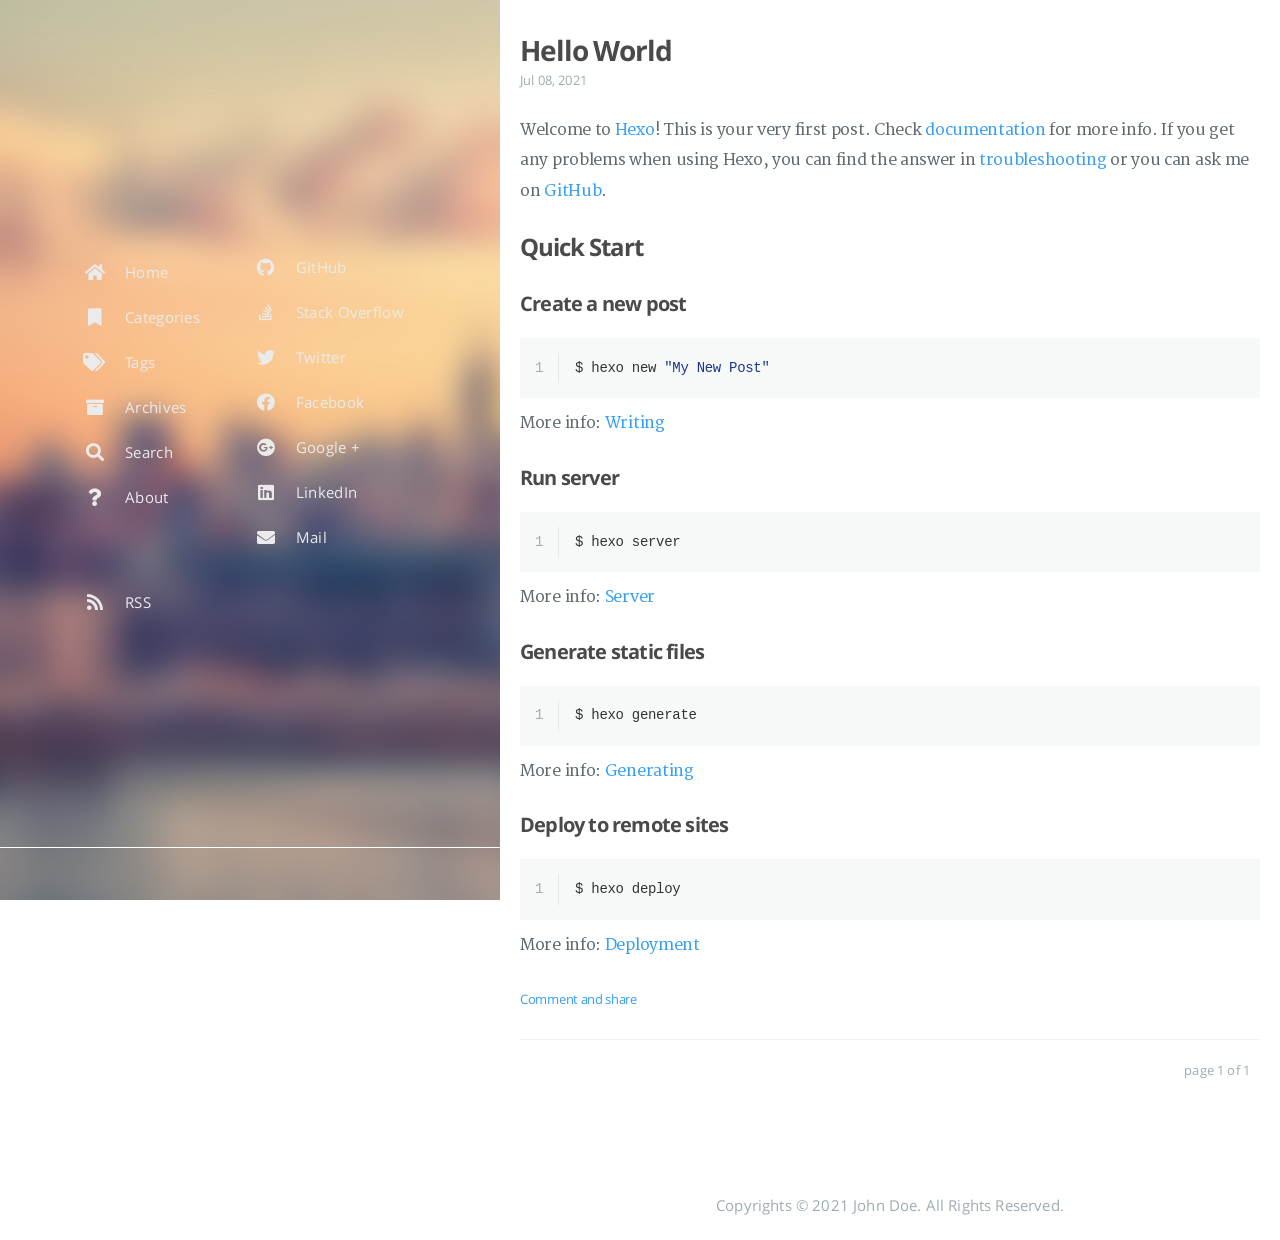
==== index.html @ 2bb34d75 "Site updated: 2021-07-10 12:46:22" ====
<!DOCTYPE html>
<html lang="en">
    
<head>
    <meta charset="UTF-8">
    <meta name="viewport" content="width=device-width, initial-scale=1">
    <meta name="generator" content="Hexo">
    <title>Hexo</title>
    <meta name="author" content="John Doe">
    
    
    
    <script type="application/ld+json">{"@context":"http://schema.org","@type":"Website","@id":"http://example.com","author":{"@type":"Person","name":"John Doe","sameAs":["https://github.com/","http://stackoverflow.com/users","https://twitter.com/","https://facebook.com/","https://plus.google.com/","https://www.linkedin.com/profile/","mailto"]},"name":"Hexo","description":"","url":"http://example.com"}</script>
    <meta property="og:type" content="blog">
<meta property="og:title" content="Hexo">
<meta property="og:url" content="http://example.com/index.html">
<meta property="og:site_name" content="Hexo">
<meta property="og:locale" content="en_US">
<meta property="article:author" content="John Doe">
<meta name="twitter:card" content="summary">
    
    
        
    
    
    
    
    
    <!--STYLES-->
    
<link rel="stylesheet" href="/assets/css/style-0vx0y1b4r2hgbgjntsc25ld7u2rra9zrxju12p1kp8ycnck8n7cpwuxlswwr.min.css">

    <!--STYLES END-->
    

    

    
</head>

    <body>
        <div id="blog">
            <!-- Define author's picture -->


    

<header id="header" data-behavior="1">
    <i id="btn-open-sidebar" class="fa fa-lg fa-bars"></i>
    <div class="header-title">
        <a
            class="header-title-link"
            href="/"
            aria-label=""
        >
            Hexo
        </a>
    </div>
    
        
            <a
                class="header-right-picture "
                href="#about"
                aria-label="Open the link: /#about"
            >
        
        
        </a>
    
</header>

            <!-- Define author's picture -->


<nav id="sidebar" data-behavior="1">
    <div class="sidebar-container">
        
        
            <ul class="sidebar-buttons">
            
                <li class="sidebar-button">
                    
                        <a
                            class="sidebar-button-link "
                            href="/"
                            
                            rel="noopener"
                            title="Home"
                        >
                        <i class="sidebar-button-icon fa fa-home" aria-hidden="true"></i>
                        <span class="sidebar-button-desc">Home</span>
                    </a>
            </li>
            
                <li class="sidebar-button">
                    
                        <a
                            class="sidebar-button-link "
                            href="/all-categories"
                            
                            rel="noopener"
                            title="Categories"
                        >
                        <i class="sidebar-button-icon fa fa-bookmark" aria-hidden="true"></i>
                        <span class="sidebar-button-desc">Categories</span>
                    </a>
            </li>
            
                <li class="sidebar-button">
                    
                        <a
                            class="sidebar-button-link "
                            href="/all-tags"
                            
                            rel="noopener"
                            title="Tags"
                        >
                        <i class="sidebar-button-icon fa fa-tags" aria-hidden="true"></i>
                        <span class="sidebar-button-desc">Tags</span>
                    </a>
            </li>
            
                <li class="sidebar-button">
                    
                        <a
                            class="sidebar-button-link "
                            href="/all-archives"
                            
                            rel="noopener"
                            title="Archives"
                        >
                        <i class="sidebar-button-icon fa fa-archive" aria-hidden="true"></i>
                        <span class="sidebar-button-desc">Archives</span>
                    </a>
            </li>
            
                <li class="sidebar-button">
                    
                        <a
                            class="sidebar-button-link open-algolia-search"
                            href="#search"
                            
                            rel="noopener"
                            title="Search"
                        >
                        <i class="sidebar-button-icon fa fa-search" aria-hidden="true"></i>
                        <span class="sidebar-button-desc">Search</span>
                    </a>
            </li>
            
                <li class="sidebar-button">
                    
                        <a
                            class="sidebar-button-link "
                            href="#about"
                            
                            rel="noopener"
                            title="About"
                        >
                        <i class="sidebar-button-icon fa fa-question" aria-hidden="true"></i>
                        <span class="sidebar-button-desc">About</span>
                    </a>
            </li>
            
        </ul>
        
            <ul class="sidebar-buttons">
            
                <li class="sidebar-button">
                    
                        <a
                            class="sidebar-button-link "
                            href="https://github.com/"
                            
                                target="_blank"
                            
                            rel="noopener"
                            title="GitHub"
                        >
                        <i class="sidebar-button-icon fab fa-github" aria-hidden="true"></i>
                        <span class="sidebar-button-desc">GitHub</span>
                    </a>
            </li>
            
                <li class="sidebar-button">
                    
                        <a
                            class="sidebar-button-link "
                            href="http://stackoverflow.com/users"
                            
                                target="_blank"
                            
                            rel="noopener"
                            title="Stack Overflow"
                        >
                        <i class="sidebar-button-icon fab fa-stack-overflow" aria-hidden="true"></i>
                        <span class="sidebar-button-desc">Stack Overflow</span>
                    </a>
            </li>
            
                <li class="sidebar-button">
                    
                        <a
                            class="sidebar-button-link "
                            href="https://twitter.com/"
                            
                                target="_blank"
                            
                            rel="noopener"
                            title="Twitter"
                        >
                        <i class="sidebar-button-icon fab fa-twitter" aria-hidden="true"></i>
                        <span class="sidebar-button-desc">Twitter</span>
                    </a>
            </li>
            
                <li class="sidebar-button">
                    
                        <a
                            class="sidebar-button-link "
                            href="https://facebook.com/"
                            
                                target="_blank"
                            
                            rel="noopener"
                            title="Facebook"
                        >
                        <i class="sidebar-button-icon fab fa-facebook" aria-hidden="true"></i>
                        <span class="sidebar-button-desc">Facebook</span>
                    </a>
            </li>
            
                <li class="sidebar-button">
                    
                        <a
                            class="sidebar-button-link "
                            href="https://plus.google.com/"
                            
                                target="_blank"
                            
                            rel="noopener"
                            title="Google +"
                        >
                        <i class="sidebar-button-icon fab fa-google-plus" aria-hidden="true"></i>
                        <span class="sidebar-button-desc">Google +</span>
                    </a>
            </li>
            
                <li class="sidebar-button">
                    
                        <a
                            class="sidebar-button-link "
                            href="https://www.linkedin.com/profile/"
                            
                                target="_blank"
                            
                            rel="noopener"
                            title="LinkedIn"
                        >
                        <i class="sidebar-button-icon fab fa-linkedin" aria-hidden="true"></i>
                        <span class="sidebar-button-desc">LinkedIn</span>
                    </a>
            </li>
            
                <li class="sidebar-button">
                    
                        <a
                            class="sidebar-button-link "
                            href="/mailto"
                            
                            rel="noopener"
                            title="Mail"
                        >
                        <i class="sidebar-button-icon fa fa-envelope" aria-hidden="true"></i>
                        <span class="sidebar-button-desc">Mail</span>
                    </a>
            </li>
            
        </ul>
        
            <ul class="sidebar-buttons">
            
                <li class="sidebar-button">
                    
                        <a
                            class="sidebar-button-link "
                            href="/atom.xml"
                            
                            rel="noopener"
                            title="RSS"
                        >
                        <i class="sidebar-button-icon fa fa-rss" aria-hidden="true"></i>
                        <span class="sidebar-button-desc">RSS</span>
                    </a>
            </li>
            
        </ul>
        
    </div>
</nav>

            
            <div id="main" data-behavior="1"
                 class="
                        hasCoverMetaIn
                        ">
                <section class="postShorten-group main-content-wrap">
    
    
    <article class="postShorten postShorten--thumbnailimg-bottom">
        <div class="postShorten-wrap">
            
            <div class="postShorten-header">
                <h1 class="postShorten-title">
                    
                        <a
                            class="link-unstyled"
                            href="/2021/07/08/hello-world/"
                            aria-label=": Hello World"
                        >
                            Hello World
                        </a>
                    
                </h1>
                <div class="postShorten-meta">
    <time datetime="2021-07-08T10:15:32+08:00">
	
		    Jul 08, 2021
    	
    </time>
    
</div>

            </div>
            
                <div class="postShorten-content">
                    <p>Welcome to <a target="_blank" rel="noopener" href="https://hexo.io/">Hexo</a>! This is your very first post. Check <a target="_blank" rel="noopener" href="https://hexo.io/docs/">documentation</a> for more info. If you get any problems when using Hexo, you can find the answer in <a target="_blank" rel="noopener" href="https://hexo.io/docs/troubleshooting.html">troubleshooting</a> or you can ask me on <a target="_blank" rel="noopener" href="https://github.com/hexojs/hexo/issues">GitHub</a>.</p>
<h2 id="Quick-Start"><a href="#Quick-Start" class="headerlink" title="Quick Start"></a>Quick Start</h2><h3 id="Create-a-new-post"><a href="#Create-a-new-post" class="headerlink" title="Create a new post"></a>Create a new post</h3><figure class="highlight bash"><table><tr><td class="gutter"><pre><span class="line">1</span><br></pre></td><td class="code"><pre><span class="line">$ hexo new <span class="string">&quot;My New Post&quot;</span></span><br></pre></td></tr></table></figure>

<p>More info: <a target="_blank" rel="noopener" href="https://hexo.io/docs/writing.html">Writing</a></p>
<h3 id="Run-server"><a href="#Run-server" class="headerlink" title="Run server"></a>Run server</h3><figure class="highlight bash"><table><tr><td class="gutter"><pre><span class="line">1</span><br></pre></td><td class="code"><pre><span class="line">$ hexo server</span><br></pre></td></tr></table></figure>

<p>More info: <a target="_blank" rel="noopener" href="https://hexo.io/docs/server.html">Server</a></p>
<h3 id="Generate-static-files"><a href="#Generate-static-files" class="headerlink" title="Generate static files"></a>Generate static files</h3><figure class="highlight bash"><table><tr><td class="gutter"><pre><span class="line">1</span><br></pre></td><td class="code"><pre><span class="line">$ hexo generate</span><br></pre></td></tr></table></figure>

<p>More info: <a target="_blank" rel="noopener" href="https://hexo.io/docs/generating.html">Generating</a></p>
<h3 id="Deploy-to-remote-sites"><a href="#Deploy-to-remote-sites" class="headerlink" title="Deploy to remote sites"></a>Deploy to remote sites</h3><figure class="highlight bash"><table><tr><td class="gutter"><pre><span class="line">1</span><br></pre></td><td class="code"><pre><span class="line">$ hexo deploy</span><br></pre></td></tr></table></figure>

<p>More info: <a target="_blank" rel="noopener" href="https://hexo.io/docs/one-command-deployment.html">Deployment</a></p>

                    
                        


                    
                    
                        <p>
                            <a
                                href="/2021/07/08/hello-world/#post-footer"
                                class="postShorten-excerpt_link link"
                                aria-label=""
                            >
                                Comment and share
                            </a>
                        </p>
                    
                </div>
            
        </div>
        
    </article>
    
    <div class="pagination-bar">
    <ul class="pagination">
        
        
        <li class="pagination-number">page 1 of 1</li>
    </ul>
</div>

</section>


                <footer id="footer" class="main-content-wrap">
    <span class="copyrights">
        Copyrights &copy; 2021 John Doe. All Rights Reserved.
    </span>
</footer>

            </div>
            
        </div>
        


<div id="about">
    <div id="about-card">
        <div id="about-btn-close">
            <i class="fa fa-times"></i>
        </div>
        
            <h4 id="about-card-name">John Doe</h4>
        
            <div id="about-card-bio"><p>author.bio</p>
</div>
        
        
            <div id="about-card-job">
                <i class="fa fa-briefcase"></i>
                <br/>
                <p>author.job</p>

            </div>
        
        
    </div>
</div>

        
        
<div id="cover" style="background-image:url('/assets/images/cover.jpg');"></div>
        <!--SCRIPTS-->

<script src="/assets/js/script-9dwob63skpbcmeug5smx0tuoi9j66sajlagkvcofuxsrm4y6jspctwbn5pki.min.js"></script>

<!--SCRIPTS END-->





    </body>
</html>
---- assets/css/style-0vx0y1b4r2hgbgjntsc25ld7u2rra9zrxju12p1kp8ycnck8n7cpwuxlswwr.min.css ----
@charset "UTF-8";/*!
 * Font Awesome Free 5.15.2 by @fontawesome - https://fontawesome.com
 * License - https://fontawesome.com/license/free (Icons: CC BY 4.0, Fonts: SIL OFL 1.1, Code: MIT License)
 */.fa,.fab,.fad,.fal,.far,.fas{-moz-osx-font-smoothing:grayscale;-webkit-font-smoothing:antialiased;display:inline-block;font-style:normal;font-variant:normal;text-rendering:auto;line-height:1}.fa-lg{font-size:1.33333em;line-height:.75em;vertical-align:-.0667em}.fa-xs{font-size:.75em}.fa-sm{font-size:.875em}.fa-1x{font-size:1em}.fa-2x{font-size:2em}.fa-3x{font-size:3em}.fa-4x{font-size:4em}.fa-5x{font-size:5em}.fa-6x{font-size:6em}.fa-7x{font-size:7em}.fa-8x{font-size:8em}.fa-9x{font-size:9em}.fa-10x{font-size:10em}.fa-fw{text-align:center;width:1.25em}.fa-ul{list-style-type:none;margin-left:2.5em;padding-left:0}.fa-ul>li{position:relative}.fa-li{left:-2em;position:absolute;text-align:center;width:2em;line-height:inherit}.fa-border{border:solid .08em #eee;border-radius:.1em;padding:.2em .25em .15em}.fa-pull-left{float:left}.fa-pull-right{float:right}.fa.fa-pull-left,.fab.fa-pull-left,.fal.fa-pull-left,.far.fa-pull-left,.fas.fa-pull-left{margin-right:.3em}.fa.fa-pull-right,.fab.fa-pull-right,.fal.fa-pull-right,.far.fa-pull-right,.fas.fa-pull-right{margin-left:.3em}.fa-spin{-webkit-animation:fa-spin 2s infinite linear;animation:fa-spin 2s infinite linear}.fa-pulse{-webkit-animation:fa-spin 1s infinite steps(8);animation:fa-spin 1s infinite steps(8)}@-webkit-keyframes fa-spin{0%{-webkit-transform:rotate(0);transform:rotate(0)}100%{-webkit-transform:rotate(360deg);transform:rotate(360deg)}}@keyframes fa-spin{0%{-webkit-transform:rotate(0);transform:rotate(0)}100%{-webkit-transform:rotate(360deg);transform:rotate(360deg)}}.fa-rotate-90{-webkit-transform:rotate(90deg);transform:rotate(90deg)}.fa-rotate-180{-webkit-transform:rotate(180deg);transform:rotate(180deg)}.fa-rotate-270{-webkit-transform:rotate(270deg);transform:rotate(270deg)}.fa-flip-horizontal{-webkit-transform:scale(-1,1);transform:scale(-1,1)}.fa-flip-vertical{-webkit-transform:scale(1,-1);transform:scale(1,-1)}.fa-flip-both,.fa-flip-horizontal.fa-flip-vertical{-webkit-transform:scale(-1,-1);transform:scale(-1,-1)}:root .fa-flip-both,:root .fa-flip-horizontal,:root .fa-flip-vertical,:root .fa-rotate-180,:root .fa-rotate-270,:root .fa-rotate-90{-webkit-filter:none;filter:none}.fa-stack{display:inline-block;height:2em;line-height:2em;position:relative;vertical-align:middle;width:2.5em}.fa-stack-1x,.fa-stack-2x{left:0;position:absolute;text-align:center;width:100%}.fa-stack-1x{line-height:inherit}.fa-stack-2x{font-size:2em}.fa-inverse{color:#fff}.fa-500px:before{content:"\f26e"}.fa-accessible-icon:before{content:"\f368"}.fa-accusoft:before{content:"\f369"}.fa-acquisitions-incorporated:before{content:"\f6af"}.fa-ad:before{content:"\f641"}.fa-address-book:before{content:"\f2b9"}.fa-address-card:before{content:"\f2bb"}.fa-adjust:before{content:"\f042"}.fa-adn:before{content:"\f170"}.fa-adversal:before{content:"\f36a"}.fa-affiliatetheme:before{content:"\f36b"}.fa-air-freshener:before{content:"\f5d0"}.fa-airbnb:before{content:"\f834"}.fa-algolia:before{content:"\f36c"}.fa-align-center:before{content:"\f037"}.fa-align-justify:before{content:"\f039"}.fa-align-left:before{content:"\f036"}.fa-align-right:before{content:"\f038"}.fa-alipay:before{content:"\f642"}.fa-allergies:before{content:"\f461"}.fa-amazon:before{content:"\f270"}.fa-amazon-pay:before{content:"\f42c"}.fa-ambulance:before{content:"\f0f9"}.fa-american-sign-language-interpreting:before{content:"\f2a3"}.fa-amilia:before{content:"\f36d"}.fa-anchor:before{content:"\f13d"}.fa-android:before{content:"\f17b"}.fa-angellist:before{content:"\f209"}.fa-angle-double-down:before{content:"\f103"}.fa-angle-double-left:before{content:"\f100"}.fa-angle-double-right:before{content:"\f101"}.fa-angle-double-up:before{content:"\f102"}.fa-angle-down:before{content:"\f107"}.fa-angle-left:before{content:"\f104"}.fa-angle-right:before{content:"\f105"}.fa-angle-up:before{content:"\f106"}.fa-angry:before{content:"\f556"}.fa-angrycreative:before{content:"\f36e"}.fa-angular:before{content:"\f420"}.fa-ankh:before{content:"\f644"}.fa-app-store:before{content:"\f36f"}.fa-app-store-ios:before{content:"\f370"}.fa-apper:before{content:"\f371"}.fa-apple:before{content:"\f179"}.fa-apple-alt:before{content:"\f5d1"}.fa-apple-pay:before{content:"\f415"}.fa-archive:before{content:"\f187"}.fa-archway:before{content:"\f557"}.fa-arrow-alt-circle-down:before{content:"\f358"}.fa-arrow-alt-circle-left:before{content:"\f359"}.fa-arrow-alt-circle-right:before{content:"\f35a"}.fa-arrow-alt-circle-up:before{content:"\f35b"}.fa-arrow-circle-down:before{content:"\f0ab"}.fa-arrow-circle-left:before{content:"\f0a8"}.fa-arrow-circle-right:before{content:"\f0a9"}.fa-arrow-circle-up:before{content:"\f0aa"}.fa-arrow-down:before{content:"\f063"}.fa-arrow-left:before{content:"\f060"}.fa-arrow-right:before{content:"\f061"}.fa-arrow-up:before{content:"\f062"}.fa-arrows-alt:before{content:"\f0b2"}.fa-arrows-alt-h:before{content:"\f337"}.fa-arrows-alt-v:before{content:"\f338"}.fa-artstation:before{content:"\f77a"}.fa-assistive-listening-systems:before{content:"\f2a2"}.fa-asterisk:before{content:"\f069"}.fa-asymmetrik:before{content:"\f372"}.fa-at:before{content:"\f1fa"}.fa-atlas:before{content:"\f558"}.fa-atlassian:before{content:"\f77b"}.fa-atom:before{content:"\f5d2"}.fa-audible:before{content:"\f373"}.fa-audio-description:before{content:"\f29e"}.fa-autoprefixer:before{content:"\f41c"}.fa-avianex:before{content:"\f374"}.fa-aviato:before{content:"\f421"}.fa-award:before{content:"\f559"}.fa-aws:before{content:"\f375"}.fa-baby:before{content:"\f77c"}.fa-baby-carriage:before{content:"\f77d"}.fa-backspace:before{content:"\f55a"}.fa-backward:before{content:"\f04a"}.fa-bacon:before{content:"\f7e5"}.fa-bacteria:before{content:"\e059"}.fa-bacterium:before{content:"\e05a"}.fa-bahai:before{content:"\f666"}.fa-balance-scale:before{content:"\f24e"}.fa-balance-scale-left:before{content:"\f515"}.fa-balance-scale-right:before{content:"\f516"}.fa-ban:before{content:"\f05e"}.fa-band-aid:before{content:"\f462"}.fa-bandcamp:before{content:"\f2d5"}.fa-barcode:before{content:"\f02a"}.fa-bars:before{content:"\f0c9"}.fa-baseball-ball:before{content:"\f433"}.fa-basketball-ball:before{content:"\f434"}.fa-bath:before{content:"\f2cd"}.fa-battery-empty:before{content:"\f244"}.fa-battery-full:before{content:"\f240"}.fa-battery-half:before{content:"\f242"}.fa-battery-quarter:before{content:"\f243"}.fa-battery-three-quarters:before{content:"\f241"}.fa-battle-net:before{content:"\f835"}.fa-bed:before{content:"\f236"}.fa-beer:before{content:"\f0fc"}.fa-behance:before{content:"\f1b4"}.fa-behance-square:before{content:"\f1b5"}.fa-bell:before{content:"\f0f3"}.fa-bell-slash:before{content:"\f1f6"}.fa-bezier-curve:before{content:"\f55b"}.fa-bible:before{content:"\f647"}.fa-bicycle:before{content:"\f206"}.fa-biking:before{content:"\f84a"}.fa-bimobject:before{content:"\f378"}.fa-binoculars:before{content:"\f1e5"}.fa-biohazard:before{content:"\f780"}.fa-birthday-cake:before{content:"\f1fd"}.fa-bitbucket:before{content:"\f171"}.fa-bitcoin:before{content:"\f379"}.fa-bity:before{content:"\f37a"}.fa-black-tie:before{content:"\f27e"}.fa-blackberry:before{content:"\f37b"}.fa-blender:before{content:"\f517"}.fa-blender-phone:before{content:"\f6b6"}.fa-blind:before{content:"\f29d"}.fa-blog:before{content:"\f781"}.fa-blogger:before{content:"\f37c"}.fa-blogger-b:before{content:"\f37d"}.fa-bluetooth:before{content:"\f293"}.fa-bluetooth-b:before{content:"\f294"}.fa-bold:before{content:"\f032"}.fa-bolt:before{content:"\f0e7"}.fa-bomb:before{content:"\f1e2"}.fa-bone:before{content:"\f5d7"}.fa-bong:before{content:"\f55c"}.fa-book:before{content:"\f02d"}.fa-book-dead:before{content:"\f6b7"}.fa-book-medical:before{content:"\f7e6"}.fa-book-open:before{content:"\f518"}.fa-book-reader:before{content:"\f5da"}.fa-bookmark:before{content:"\f02e"}.fa-bootstrap:before{content:"\f836"}.fa-border-all:before{content:"\f84c"}.fa-border-none:before{content:"\f850"}.fa-border-style:before{content:"\f853"}.fa-bowling-ball:before{content:"\f436"}.fa-box:before{content:"\f466"}.fa-box-open:before{content:"\f49e"}.fa-box-tissue:before{content:"\e05b"}.fa-boxes:before{content:"\f468"}.fa-braille:before{content:"\f2a1"}.fa-brain:before{content:"\f5dc"}.fa-bread-slice:before{content:"\f7ec"}.fa-briefcase:before{content:"\f0b1"}.fa-briefcase-medical:before{content:"\f469"}.fa-broadcast-tower:before{content:"\f519"}.fa-broom:before{content:"\f51a"}.fa-brush:before{content:"\f55d"}.fa-btc:before{content:"\f15a"}.fa-buffer:before{content:"\f837"}.fa-bug:before{content:"\f188"}.fa-building:before{content:"\f1ad"}.fa-bullhorn:before{content:"\f0a1"}.fa-bullseye:before{content:"\f140"}.fa-burn:before{content:"\f46a"}.fa-buromobelexperte:before{content:"\f37f"}.fa-bus:before{content:"\f207"}.fa-bus-alt:before{content:"\f55e"}.fa-business-time:before{content:"\f64a"}.fa-buy-n-large:before{content:"\f8a6"}.fa-buysellads:before{content:"\f20d"}.fa-calculator:before{content:"\f1ec"}.fa-calendar:before{content:"\f133"}.fa-calendar-alt:before{content:"\f073"}.fa-calendar-check:before{content:"\f274"}.fa-calendar-day:before{content:"\f783"}.fa-calendar-minus:before{content:"\f272"}.fa-calendar-plus:before{content:"\f271"}.fa-calendar-times:before{content:"\f273"}.fa-calendar-week:before{content:"\f784"}.fa-camera:before{content:"\f030"}.fa-camera-retro:before{content:"\f083"}.fa-campground:before{content:"\f6bb"}.fa-canadian-maple-leaf:before{content:"\f785"}.fa-candy-cane:before{content:"\f786"}.fa-cannabis:before{content:"\f55f"}.fa-capsules:before{content:"\f46b"}.fa-car:before{content:"\f1b9"}.fa-car-alt:before{content:"\f5de"}.fa-car-battery:before{content:"\f5df"}.fa-car-crash:before{content:"\f5e1"}.fa-car-side:before{content:"\f5e4"}.fa-caravan:before{content:"\f8ff"}.fa-caret-down:before{content:"\f0d7"}.fa-caret-left:before{content:"\f0d9"}.fa-caret-right:before{content:"\f0da"}.fa-caret-square-down:before{content:"\f150"}.fa-caret-square-left:before{content:"\f191"}.fa-caret-square-right:before{content:"\f152"}.fa-caret-square-up:before{content:"\f151"}.fa-caret-up:before{content:"\f0d8"}.fa-carrot:before{content:"\f787"}.fa-cart-arrow-down:before{content:"\f218"}.fa-cart-plus:before{content:"\f217"}.fa-cash-register:before{content:"\f788"}.fa-cat:before{content:"\f6be"}.fa-cc-amazon-pay:before{content:"\f42d"}.fa-cc-amex:before{content:"\f1f3"}.fa-cc-apple-pay:before{content:"\f416"}.fa-cc-diners-club:before{content:"\f24c"}.fa-cc-discover:before{content:"\f1f2"}.fa-cc-jcb:before{content:"\f24b"}.fa-cc-mastercard:before{content:"\f1f1"}.fa-cc-paypal:before{content:"\f1f4"}.fa-cc-stripe:before{content:"\f1f5"}.fa-cc-visa:before{content:"\f1f0"}.fa-centercode:before{content:"\f380"}.fa-centos:before{content:"\f789"}.fa-certificate:before{content:"\f0a3"}.fa-chair:before{content:"\f6c0"}.fa-chalkboard:before{content:"\f51b"}.fa-chalkboard-teacher:before{content:"\f51c"}.fa-charging-station:before{content:"\f5e7"}.fa-chart-area:before{content:"\f1fe"}.fa-chart-bar:before{content:"\f080"}.fa-chart-line:before{content:"\f201"}.fa-chart-pie:before{content:"\f200"}.fa-check:before{content:"\f00c"}.fa-check-circle:before{content:"\f058"}.fa-check-double:before{content:"\f560"}.fa-check-square:before{content:"\f14a"}.fa-cheese:before{content:"\f7ef"}.fa-chess:before{content:"\f439"}.fa-chess-bishop:before{content:"\f43a"}.fa-chess-board:before{content:"\f43c"}.fa-chess-king:before{content:"\f43f"}.fa-chess-knight:before{content:"\f441"}.fa-chess-pawn:before{content:"\f443"}.fa-chess-queen:before{content:"\f445"}.fa-chess-rook:before{content:"\f447"}.fa-chevron-circle-down:before{content:"\f13a"}.fa-chevron-circle-left:before{content:"\f137"}.fa-chevron-circle-right:before{content:"\f138"}.fa-chevron-circle-up:before{content:"\f139"}.fa-chevron-down:before{content:"\f078"}.fa-chevron-left:before{content:"\f053"}.fa-chevron-right:before{content:"\f054"}.fa-chevron-up:before{content:"\f077"}.fa-child:before{content:"\f1ae"}.fa-chrome:before{content:"\f268"}.fa-chromecast:before{content:"\f838"}.fa-church:before{content:"\f51d"}.fa-circle:before{content:"\f111"}.fa-circle-notch:before{content:"\f1ce"}.fa-city:before{content:"\f64f"}.fa-clinic-medical:before{content:"\f7f2"}.fa-clipboard:before{content:"\f328"}.fa-clipboard-check:before{content:"\f46c"}.fa-clipboard-list:before{content:"\f46d"}.fa-clock:before{content:"\f017"}.fa-clone:before{content:"\f24d"}.fa-closed-captioning:before{content:"\f20a"}.fa-cloud:before{content:"\f0c2"}.fa-cloud-download-alt:before{content:"\f381"}.fa-cloud-meatball:before{content:"\f73b"}.fa-cloud-moon:before{content:"\f6c3"}.fa-cloud-moon-rain:before{content:"\f73c"}.fa-cloud-rain:before{content:"\f73d"}.fa-cloud-showers-heavy:before{content:"\f740"}.fa-cloud-sun:before{content:"\f6c4"}.fa-cloud-sun-rain:before{content:"\f743"}.fa-cloud-upload-alt:before{content:"\f382"}.fa-cloudflare:before{content:"\e07d"}.fa-cloudscale:before{content:"\f383"}.fa-cloudsmith:before{content:"\f384"}.fa-cloudversify:before{content:"\f385"}.fa-cocktail:before{content:"\f561"}.fa-code:before{content:"\f121"}.fa-code-branch:before{content:"\f126"}.fa-codepen:before{content:"\f1cb"}.fa-codiepie:before{content:"\f284"}.fa-coffee:before{content:"\f0f4"}.fa-cog:before{content:"\f013"}.fa-cogs:before{content:"\f085"}.fa-coins:before{content:"\f51e"}.fa-columns:before{content:"\f0db"}.fa-comment:before{content:"\f075"}.fa-comment-alt:before{content:"\f27a"}.fa-comment-dollar:before{content:"\f651"}.fa-comment-dots:before{content:"\f4ad"}.fa-comment-medical:before{content:"\f7f5"}.fa-comment-slash:before{content:"\f4b3"}.fa-comments:before{content:"\f086"}.fa-comments-dollar:before{content:"\f653"}.fa-compact-disc:before{content:"\f51f"}.fa-compass:before{content:"\f14e"}.fa-compress:before{content:"\f066"}.fa-compress-alt:before{content:"\f422"}.fa-compress-arrows-alt:before{content:"\f78c"}.fa-concierge-bell:before{content:"\f562"}.fa-confluence:before{content:"\f78d"}.fa-connectdevelop:before{content:"\f20e"}.fa-contao:before{content:"\f26d"}.fa-cookie:before{content:"\f563"}.fa-cookie-bite:before{content:"\f564"}.fa-copy:before{content:"\f0c5"}.fa-copyright:before{content:"\f1f9"}.fa-cotton-bureau:before{content:"\f89e"}.fa-couch:before{content:"\f4b8"}.fa-cpanel:before{content:"\f388"}.fa-creative-commons:before{content:"\f25e"}.fa-creative-commons-by:before{content:"\f4e7"}.fa-creative-commons-nc:before{content:"\f4e8"}.fa-creative-commons-nc-eu:before{content:"\f4e9"}.fa-creative-commons-nc-jp:before{content:"\f4ea"}.fa-creative-commons-nd:before{content:"\f4eb"}.fa-creative-commons-pd:before{content:"\f4ec"}.fa-creative-commons-pd-alt:before{content:"\f4ed"}.fa-creative-commons-remix:before{content:"\f4ee"}.fa-creative-commons-sa:before{content:"\f4ef"}.fa-creative-commons-sampling:before{content:"\f4f0"}.fa-creative-commons-sampling-plus:before{content:"\f4f1"}.fa-creative-commons-share:before{content:"\f4f2"}.fa-creative-commons-zero:before{content:"\f4f3"}.fa-credit-card:before{content:"\f09d"}.fa-critical-role:before{content:"\f6c9"}.fa-crop:before{content:"\f125"}.fa-crop-alt:before{content:"\f565"}.fa-cross:before{content:"\f654"}.fa-crosshairs:before{content:"\f05b"}.fa-crow:before{content:"\f520"}.fa-crown:before{content:"\f521"}.fa-crutch:before{content:"\f7f7"}.fa-css3:before{content:"\f13c"}.fa-css3-alt:before{content:"\f38b"}.fa-cube:before{content:"\f1b2"}.fa-cubes:before{content:"\f1b3"}.fa-cut:before{content:"\f0c4"}.fa-cuttlefish:before{content:"\f38c"}.fa-d-and-d:before{content:"\f38d"}.fa-d-and-d-beyond:before{content:"\f6ca"}.fa-dailymotion:before{content:"\e052"}.fa-dashcube:before{content:"\f210"}.fa-database:before{content:"\f1c0"}.fa-deaf:before{content:"\f2a4"}.fa-deezer:before{content:"\e077"}.fa-delicious:before{content:"\f1a5"}.fa-democrat:before{content:"\f747"}.fa-deploydog:before{content:"\f38e"}.fa-deskpro:before{content:"\f38f"}.fa-desktop:before{content:"\f108"}.fa-dev:before{content:"\f6cc"}.fa-deviantart:before{content:"\f1bd"}.fa-dharmachakra:before{content:"\f655"}.fa-dhl:before{content:"\f790"}.fa-diagnoses:before{content:"\f470"}.fa-diaspora:before{content:"\f791"}.fa-dice:before{content:"\f522"}.fa-dice-d20:before{content:"\f6cf"}.fa-dice-d6:before{content:"\f6d1"}.fa-dice-five:before{content:"\f523"}.fa-dice-four:before{content:"\f524"}.fa-dice-one:before{content:"\f525"}.fa-dice-six:before{content:"\f526"}.fa-dice-three:before{content:"\f527"}.fa-dice-two:before{content:"\f528"}.fa-digg:before{content:"\f1a6"}.fa-digital-ocean:before{content:"\f391"}.fa-digital-tachograph:before{content:"\f566"}.fa-directions:before{content:"\f5eb"}.fa-discord:before{content:"\f392"}.fa-discourse:before{content:"\f393"}.fa-disease:before{content:"\f7fa"}.fa-divide:before{content:"\f529"}.fa-dizzy:before{content:"\f567"}.fa-dna:before{content:"\f471"}.fa-dochub:before{content:"\f394"}.fa-docker:before{content:"\f395"}.fa-dog:before{content:"\f6d3"}.fa-dollar-sign:before{content:"\f155"}.fa-dolly:before{content:"\f472"}.fa-dolly-flatbed:before{content:"\f474"}.fa-donate:before{content:"\f4b9"}.fa-door-closed:before{content:"\f52a"}.fa-door-open:before{content:"\f52b"}.fa-dot-circle:before{content:"\f192"}.fa-dove:before{content:"\f4ba"}.fa-download:before{content:"\f019"}.fa-draft2digital:before{content:"\f396"}.fa-drafting-compass:before{content:"\f568"}.fa-dragon:before{content:"\f6d5"}.fa-draw-polygon:before{content:"\f5ee"}.fa-dribbble:before{content:"\f17d"}.fa-dribbble-square:before{content:"\f397"}.fa-dropbox:before{content:"\f16b"}.fa-drum:before{content:"\f569"}.fa-drum-steelpan:before{content:"\f56a"}.fa-drumstick-bite:before{content:"\f6d7"}.fa-drupal:before{content:"\f1a9"}.fa-dumbbell:before{content:"\f44b"}.fa-dumpster:before{content:"\f793"}.fa-dumpster-fire:before{content:"\f794"}.fa-dungeon:before{content:"\f6d9"}.fa-dyalog:before{content:"\f399"}.fa-earlybirds:before{content:"\f39a"}.fa-ebay:before{content:"\f4f4"}.fa-edge:before{content:"\f282"}.fa-edge-legacy:before{content:"\e078"}.fa-edit:before{content:"\f044"}.fa-egg:before{content:"\f7fb"}.fa-eject:before{content:"\f052"}.fa-elementor:before{content:"\f430"}.fa-ellipsis-h:before{content:"\f141"}.fa-ellipsis-v:before{content:"\f142"}.fa-ello:before{content:"\f5f1"}.fa-ember:before{content:"\f423"}.fa-empire:before{content:"\f1d1"}.fa-envelope:before{content:"\f0e0"}.fa-envelope-open:before{content:"\f2b6"}.fa-envelope-open-text:before{content:"\f658"}.fa-envelope-square:before{content:"\f199"}.fa-envira:before{content:"\f299"}.fa-equals:before{content:"\f52c"}.fa-eraser:before{content:"\f12d"}.fa-erlang:before{content:"\f39d"}.fa-ethereum:before{content:"\f42e"}.fa-ethernet:before{content:"\f796"}.fa-etsy:before{content:"\f2d7"}.fa-euro-sign:before{content:"\f153"}.fa-evernote:before{content:"\f839"}.fa-exchange-alt:before{content:"\f362"}.fa-exclamation:before{content:"\f12a"}.fa-exclamation-circle:before{content:"\f06a"}.fa-exclamation-triangle:before{content:"\f071"}.fa-expand:before{content:"\f065"}.fa-expand-alt:before{content:"\f424"}.fa-expand-arrows-alt:before{content:"\f31e"}.fa-expeditedssl:before{content:"\f23e"}.fa-external-link-alt:before{content:"\f35d"}.fa-external-link-square-alt:before{content:"\f360"}.fa-eye:before{content:"\f06e"}.fa-eye-dropper:before{content:"\f1fb"}.fa-eye-slash:before{content:"\f070"}.fa-facebook:before{content:"\f09a"}.fa-facebook-f:before{content:"\f39e"}.fa-facebook-messenger:before{content:"\f39f"}.fa-facebook-square:before{content:"\f082"}.fa-fan:before{content:"\f863"}.fa-fantasy-flight-games:before{content:"\f6dc"}.fa-fast-backward:before{content:"\f049"}.fa-fast-forward:before{content:"\f050"}.fa-faucet:before{content:"\e005"}.fa-fax:before{content:"\f1ac"}.fa-feather:before{content:"\f52d"}.fa-feather-alt:before{content:"\f56b"}.fa-fedex:before{content:"\f797"}.fa-fedora:before{content:"\f798"}.fa-female:before{content:"\f182"}.fa-fighter-jet:before{content:"\f0fb"}.fa-figma:before{content:"\f799"}.fa-file:before{content:"\f15b"}.fa-file-alt:before{content:"\f15c"}.fa-file-archive:before{content:"\f1c6"}.fa-file-audio:before{content:"\f1c7"}.fa-file-code:before{content:"\f1c9"}.fa-file-contract:before{content:"\f56c"}.fa-file-csv:before{content:"\f6dd"}.fa-file-download:before{content:"\f56d"}.fa-file-excel:before{content:"\f1c3"}.fa-file-export:before{content:"\f56e"}.fa-file-image:before{content:"\f1c5"}.fa-file-import:before{content:"\f56f"}.fa-file-invoice:before{content:"\f570"}.fa-file-invoice-dollar:before{content:"\f571"}.fa-file-medical:before{content:"\f477"}.fa-file-medical-alt:before{content:"\f478"}.fa-file-pdf:before{content:"\f1c1"}.fa-file-powerpoint:before{content:"\f1c4"}.fa-file-prescription:before{content:"\f572"}.fa-file-signature:before{content:"\f573"}.fa-file-upload:before{content:"\f574"}.fa-file-video:before{content:"\f1c8"}.fa-file-word:before{content:"\f1c2"}.fa-fill:before{content:"\f575"}.fa-fill-drip:before{content:"\f576"}.fa-film:before{content:"\f008"}.fa-filter:before{content:"\f0b0"}.fa-fingerprint:before{content:"\f577"}.fa-fire:before{content:"\f06d"}.fa-fire-alt:before{content:"\f7e4"}.fa-fire-extinguisher:before{content:"\f134"}.fa-firefox:before{content:"\f269"}.fa-firefox-browser:before{content:"\e007"}.fa-first-aid:before{content:"\f479"}.fa-first-order:before{content:"\f2b0"}.fa-first-order-alt:before{content:"\f50a"}.fa-firstdraft:before{content:"\f3a1"}.fa-fish:before{content:"\f578"}.fa-fist-raised:before{content:"\f6de"}.fa-flag:before{content:"\f024"}.fa-flag-checkered:before{content:"\f11e"}.fa-flag-usa:before{content:"\f74d"}.fa-flask:before{content:"\f0c3"}.fa-flickr:before{content:"\f16e"}.fa-flipboard:before{content:"\f44d"}.fa-flushed:before{content:"\f579"}.fa-fly:before{content:"\f417"}.fa-folder:before{content:"\f07b"}.fa-folder-minus:before{content:"\f65d"}.fa-folder-open:before{content:"\f07c"}.fa-folder-plus:before{content:"\f65e"}.fa-font:before{content:"\f031"}.fa-font-awesome:before{content:"\f2b4"}.fa-font-awesome-alt:before{content:"\f35c"}.fa-font-awesome-flag:before{content:"\f425"}.fa-font-awesome-logo-full:before{content:"\f4e6"}.fa-fonticons:before{content:"\f280"}.fa-fonticons-fi:before{content:"\f3a2"}.fa-football-ball:before{content:"\f44e"}.fa-fort-awesome:before{content:"\f286"}.fa-fort-awesome-alt:before{content:"\f3a3"}.fa-forumbee:before{content:"\f211"}.fa-forward:before{content:"\f04e"}.fa-foursquare:before{content:"\f180"}.fa-free-code-camp:before{content:"\f2c5"}.fa-freebsd:before{content:"\f3a4"}.fa-frog:before{content:"\f52e"}.fa-frown:before{content:"\f119"}.fa-frown-open:before{content:"\f57a"}.fa-fulcrum:before{content:"\f50b"}.fa-funnel-dollar:before{content:"\f662"}.fa-futbol:before{content:"\f1e3"}.fa-galactic-republic:before{content:"\f50c"}.fa-galactic-senate:before{content:"\f50d"}.fa-gamepad:before{content:"\f11b"}.fa-gas-pump:before{content:"\f52f"}.fa-gavel:before{content:"\f0e3"}.fa-gem:before{content:"\f3a5"}.fa-genderless:before{content:"\f22d"}.fa-get-pocket:before{content:"\f265"}.fa-gg:before{content:"\f260"}.fa-gg-circle:before{content:"\f261"}.fa-ghost:before{content:"\f6e2"}.fa-gift:before{content:"\f06b"}.fa-gifts:before{content:"\f79c"}.fa-git:before{content:"\f1d3"}.fa-git-alt:before{content:"\f841"}.fa-git-square:before{content:"\f1d2"}.fa-github:before{content:"\f09b"}.fa-github-alt:before{content:"\f113"}.fa-github-square:before{content:"\f092"}.fa-gitkraken:before{content:"\f3a6"}.fa-gitlab:before{content:"\f296"}.fa-gitter:before{content:"\f426"}.fa-glass-cheers:before{content:"\f79f"}.fa-glass-martini:before{content:"\f000"}.fa-glass-martini-alt:before{content:"\f57b"}.fa-glass-whiskey:before{content:"\f7a0"}.fa-glasses:before{content:"\f530"}.fa-glide:before{content:"\f2a5"}.fa-glide-g:before{content:"\f2a6"}.fa-globe:before{content:"\f0ac"}.fa-globe-africa:before{content:"\f57c"}.fa-globe-americas:before{content:"\f57d"}.fa-globe-asia:before{content:"\f57e"}.fa-globe-europe:before{content:"\f7a2"}.fa-gofore:before{content:"\f3a7"}.fa-golf-ball:before{content:"\f450"}.fa-goodreads:before{content:"\f3a8"}.fa-goodreads-g:before{content:"\f3a9"}.fa-google:before{content:"\f1a0"}.fa-google-drive:before{content:"\f3aa"}.fa-google-pay:before{content:"\e079"}.fa-google-play:before{content:"\f3ab"}.fa-google-plus:before{content:"\f2b3"}.fa-google-plus-g:before{content:"\f0d5"}.fa-google-plus-square:before{content:"\f0d4"}.fa-google-wallet:before{content:"\f1ee"}.fa-gopuram:before{content:"\f664"}.fa-graduation-cap:before{content:"\f19d"}.fa-gratipay:before{content:"\f184"}.fa-grav:before{content:"\f2d6"}.fa-greater-than:before{content:"\f531"}.fa-greater-than-equal:before{content:"\f532"}.fa-grimace:before{content:"\f57f"}.fa-grin:before{content:"\f580"}.fa-grin-alt:before{content:"\f581"}.fa-grin-beam:before{content:"\f582"}.fa-grin-beam-sweat:before{content:"\f583"}.fa-grin-hearts:before{content:"\f584"}.fa-grin-squint:before{content:"\f585"}.fa-grin-squint-tears:before{content:"\f586"}.fa-grin-stars:before{content:"\f587"}.fa-grin-tears:before{content:"\f588"}.fa-grin-tongue:before{content:"\f589"}.fa-grin-tongue-squint:before{content:"\f58a"}.fa-grin-tongue-wink:before{content:"\f58b"}.fa-grin-wink:before{content:"\f58c"}.fa-grip-horizontal:before{content:"\f58d"}.fa-grip-lines:before{content:"\f7a4"}.fa-grip-lines-vertical:before{content:"\f7a5"}.fa-grip-vertical:before{content:"\f58e"}.fa-gripfire:before{content:"\f3ac"}.fa-grunt:before{content:"\f3ad"}.fa-guilded:before{content:"\e07e"}.fa-guitar:before{content:"\f7a6"}.fa-gulp:before{content:"\f3ae"}.fa-h-square:before{content:"\f0fd"}.fa-hacker-news:before{content:"\f1d4"}.fa-hacker-news-square:before{content:"\f3af"}.fa-hackerrank:before{content:"\f5f7"}.fa-hamburger:before{content:"\f805"}.fa-hammer:before{content:"\f6e3"}.fa-hamsa:before{content:"\f665"}.fa-hand-holding:before{content:"\f4bd"}.fa-hand-holding-heart:before{content:"\f4be"}.fa-hand-holding-medical:before{content:"\e05c"}.fa-hand-holding-usd:before{content:"\f4c0"}.fa-hand-holding-water:before{content:"\f4c1"}.fa-hand-lizard:before{content:"\f258"}.fa-hand-middle-finger:before{content:"\f806"}.fa-hand-paper:before{content:"\f256"}.fa-hand-peace:before{content:"\f25b"}.fa-hand-point-down:before{content:"\f0a7"}.fa-hand-point-left:before{content:"\f0a5"}.fa-hand-point-right:before{content:"\f0a4"}.fa-hand-point-up:before{content:"\f0a6"}.fa-hand-pointer:before{content:"\f25a"}.fa-hand-rock:before{content:"\f255"}.fa-hand-scissors:before{content:"\f257"}.fa-hand-sparkles:before{content:"\e05d"}.fa-hand-spock:before{content:"\f259"}.fa-hands:before{content:"\f4c2"}.fa-hands-helping:before{content:"\f4c4"}.fa-hands-wash:before{content:"\e05e"}.fa-handshake:before{content:"\f2b5"}.fa-handshake-alt-slash:before{content:"\e05f"}.fa-handshake-slash:before{content:"\e060"}.fa-hanukiah:before{content:"\f6e6"}.fa-hard-hat:before{content:"\f807"}.fa-hashtag:before{content:"\f292"}.fa-hat-cowboy:before{content:"\f8c0"}.fa-hat-cowboy-side:before{content:"\f8c1"}.fa-hat-wizard:before{content:"\f6e8"}.fa-hdd:before{content:"\f0a0"}.fa-head-side-cough:before{content:"\e061"}.fa-head-side-cough-slash:before{content:"\e062"}.fa-head-side-mask:before{content:"\e063"}.fa-head-side-virus:before{content:"\e064"}.fa-heading:before{content:"\f1dc"}.fa-headphones:before{content:"\f025"}.fa-headphones-alt:before{content:"\f58f"}.fa-headset:before{content:"\f590"}.fa-heart:before{content:"\f004"}.fa-heart-broken:before{content:"\f7a9"}.fa-heartbeat:before{content:"\f21e"}.fa-helicopter:before{content:"\f533"}.fa-highlighter:before{content:"\f591"}.fa-hiking:before{content:"\f6ec"}.fa-hippo:before{content:"\f6ed"}.fa-hips:before{content:"\f452"}.fa-hire-a-helper:before{content:"\f3b0"}.fa-history:before{content:"\f1da"}.fa-hive:before{content:"\e07f"}.fa-hockey-puck:before{content:"\f453"}.fa-holly-berry:before{content:"\f7aa"}.fa-home:before{content:"\f015"}.fa-hooli:before{content:"\f427"}.fa-hornbill:before{content:"\f592"}.fa-horse:before{content:"\f6f0"}.fa-horse-head:before{content:"\f7ab"}.fa-hospital:before{content:"\f0f8"}.fa-hospital-alt:before{content:"\f47d"}.fa-hospital-symbol:before{content:"\f47e"}.fa-hospital-user:before{content:"\f80d"}.fa-hot-tub:before{content:"\f593"}.fa-hotdog:before{content:"\f80f"}.fa-hotel:before{content:"\f594"}.fa-hotjar:before{content:"\f3b1"}.fa-hourglass:before{content:"\f254"}.fa-hourglass-end:before{content:"\f253"}.fa-hourglass-half:before{content:"\f252"}.fa-hourglass-start:before{content:"\f251"}.fa-house-damage:before{content:"\f6f1"}.fa-house-user:before{content:"\e065"}.fa-houzz:before{content:"\f27c"}.fa-hryvnia:before{content:"\f6f2"}.fa-html5:before{content:"\f13b"}.fa-hubspot:before{content:"\f3b2"}.fa-i-cursor:before{content:"\f246"}.fa-ice-cream:before{content:"\f810"}.fa-icicles:before{content:"\f7ad"}.fa-icons:before{content:"\f86d"}.fa-id-badge:before{content:"\f2c1"}.fa-id-card:before{content:"\f2c2"}.fa-id-card-alt:before{content:"\f47f"}.fa-ideal:before{content:"\e013"}.fa-igloo:before{content:"\f7ae"}.fa-image:before{content:"\f03e"}.fa-images:before{content:"\f302"}.fa-imdb:before{content:"\f2d8"}.fa-inbox:before{content:"\f01c"}.fa-indent:before{content:"\f03c"}.fa-industry:before{content:"\f275"}.fa-infinity:before{content:"\f534"}.fa-info:before{content:"\f129"}.fa-info-circle:before{content:"\f05a"}.fa-innosoft:before{content:"\e080"}.fa-instagram:before{content:"\f16d"}.fa-instagram-square:before{content:"\e055"}.fa-instalod:before{content:"\e081"}.fa-intercom:before{content:"\f7af"}.fa-internet-explorer:before{content:"\f26b"}.fa-invision:before{content:"\f7b0"}.fa-ioxhost:before{content:"\f208"}.fa-italic:before{content:"\f033"}.fa-itch-io:before{content:"\f83a"}.fa-itunes:before{content:"\f3b4"}.fa-itunes-note:before{content:"\f3b5"}.fa-java:before{content:"\f4e4"}.fa-jedi:before{content:"\f669"}.fa-jedi-order:before{content:"\f50e"}.fa-jenkins:before{content:"\f3b6"}.fa-jira:before{content:"\f7b1"}.fa-joget:before{content:"\f3b7"}.fa-joint:before{content:"\f595"}.fa-joomla:before{content:"\f1aa"}.fa-journal-whills:before{content:"\f66a"}.fa-js:before{content:"\f3b8"}.fa-js-square:before{content:"\f3b9"}.fa-jsfiddle:before{content:"\f1cc"}.fa-kaaba:before{content:"\f66b"}.fa-kaggle:before{content:"\f5fa"}.fa-key:before{content:"\f084"}.fa-keybase:before{content:"\f4f5"}.fa-keyboard:before{content:"\f11c"}.fa-keycdn:before{content:"\f3ba"}.fa-khanda:before{content:"\f66d"}.fa-kickstarter:before{content:"\f3bb"}.fa-kickstarter-k:before{content:"\f3bc"}.fa-kiss:before{content:"\f596"}.fa-kiss-beam:before{content:"\f597"}.fa-kiss-wink-heart:before{content:"\f598"}.fa-kiwi-bird:before{content:"\f535"}.fa-korvue:before{content:"\f42f"}.fa-landmark:before{content:"\f66f"}.fa-language:before{content:"\f1ab"}.fa-laptop:before{content:"\f109"}.fa-laptop-code:before{content:"\f5fc"}.fa-laptop-house:before{content:"\e066"}.fa-laptop-medical:before{content:"\f812"}.fa-laravel:before{content:"\f3bd"}.fa-lastfm:before{content:"\f202"}.fa-lastfm-square:before{content:"\f203"}.fa-laugh:before{content:"\f599"}.fa-laugh-beam:before{content:"\f59a"}.fa-laugh-squint:before{content:"\f59b"}.fa-laugh-wink:before{content:"\f59c"}.fa-layer-group:before{content:"\f5fd"}.fa-leaf:before{content:"\f06c"}.fa-leanpub:before{content:"\f212"}.fa-lemon:before{content:"\f094"}.fa-less:before{content:"\f41d"}.fa-less-than:before{content:"\f536"}.fa-less-than-equal:before{content:"\f537"}.fa-level-down-alt:before{content:"\f3be"}.fa-level-up-alt:before{content:"\f3bf"}.fa-life-ring:before{content:"\f1cd"}.fa-lightbulb:before{content:"\f0eb"}.fa-line:before{content:"\f3c0"}.fa-link:before{content:"\f0c1"}.fa-linkedin:before{content:"\f08c"}.fa-linkedin-in:before{content:"\f0e1"}.fa-linode:before{content:"\f2b8"}.fa-linux:before{content:"\f17c"}.fa-lira-sign:before{content:"\f195"}.fa-list:before{content:"\f03a"}.fa-list-alt:before{content:"\f022"}.fa-list-ol:before{content:"\f0cb"}.fa-list-ul:before{content:"\f0ca"}.fa-location-arrow:before{content:"\f124"}.fa-lock:before{content:"\f023"}.fa-lock-open:before{content:"\f3c1"}.fa-long-arrow-alt-down:before{content:"\f309"}.fa-long-arrow-alt-left:before{content:"\f30a"}.fa-long-arrow-alt-right:before{content:"\f30b"}.fa-long-arrow-alt-up:before{content:"\f30c"}.fa-low-vision:before{content:"\f2a8"}.fa-luggage-cart:before{content:"\f59d"}.fa-lungs:before{content:"\f604"}.fa-lungs-virus:before{content:"\e067"}.fa-lyft:before{content:"\f3c3"}.fa-magento:before{content:"\f3c4"}.fa-magic:before{content:"\f0d0"}.fa-magnet:before{content:"\f076"}.fa-mail-bulk:before{content:"\f674"}.fa-mailchimp:before{content:"\f59e"}.fa-male:before{content:"\f183"}.fa-mandalorian:before{content:"\f50f"}.fa-map:before{content:"\f279"}.fa-map-marked:before{content:"\f59f"}.fa-map-marked-alt:before{content:"\f5a0"}.fa-map-marker:before{content:"\f041"}.fa-map-marker-alt:before{content:"\f3c5"}.fa-map-pin:before{content:"\f276"}.fa-map-signs:before{content:"\f277"}.fa-markdown:before{content:"\f60f"}.fa-marker:before{content:"\f5a1"}.fa-mars:before{content:"\f222"}.fa-mars-double:before{content:"\f227"}.fa-mars-stroke:before{content:"\f229"}.fa-mars-stroke-h:before{content:"\f22b"}.fa-mars-stroke-v:before{content:"\f22a"}.fa-mask:before{content:"\f6fa"}.fa-mastodon:before{content:"\f4f6"}.fa-maxcdn:before{content:"\f136"}.fa-mdb:before{content:"\f8ca"}.fa-medal:before{content:"\f5a2"}.fa-medapps:before{content:"\f3c6"}.fa-medium:before{content:"\f23a"}.fa-medium-m:before{content:"\f3c7"}.fa-medkit:before{content:"\f0fa"}.fa-medrt:before{content:"\f3c8"}.fa-meetup:before{content:"\f2e0"}.fa-megaport:before{content:"\f5a3"}.fa-meh:before{content:"\f11a"}.fa-meh-blank:before{content:"\f5a4"}.fa-meh-rolling-eyes:before{content:"\f5a5"}.fa-memory:before{content:"\f538"}.fa-mendeley:before{content:"\f7b3"}.fa-menorah:before{content:"\f676"}.fa-mercury:before{content:"\f223"}.fa-meteor:before{content:"\f753"}.fa-microblog:before{content:"\e01a"}.fa-microchip:before{content:"\f2db"}.fa-microphone:before{content:"\f130"}.fa-microphone-alt:before{content:"\f3c9"}.fa-microphone-alt-slash:before{content:"\f539"}.fa-microphone-slash:before{content:"\f131"}.fa-microscope:before{content:"\f610"}.fa-microsoft:before{content:"\f3ca"}.fa-minus:before{content:"\f068"}.fa-minus-circle:before{content:"\f056"}.fa-minus-square:before{content:"\f146"}.fa-mitten:before{content:"\f7b5"}.fa-mix:before{content:"\f3cb"}.fa-mixcloud:before{content:"\f289"}.fa-mixer:before{content:"\e056"}.fa-mizuni:before{content:"\f3cc"}.fa-mobile:before{content:"\f10b"}.fa-mobile-alt:before{content:"\f3cd"}.fa-modx:before{content:"\f285"}.fa-monero:before{content:"\f3d0"}.fa-money-bill:before{content:"\f0d6"}.fa-money-bill-alt:before{content:"\f3d1"}.fa-money-bill-wave:before{content:"\f53a"}.fa-money-bill-wave-alt:before{content:"\f53b"}.fa-money-check:before{content:"\f53c"}.fa-money-check-alt:before{content:"\f53d"}.fa-monument:before{content:"\f5a6"}.fa-moon:before{content:"\f186"}.fa-mortar-pestle:before{content:"\f5a7"}.fa-mosque:before{content:"\f678"}.fa-motorcycle:before{content:"\f21c"}.fa-mountain:before{content:"\f6fc"}.fa-mouse:before{content:"\f8cc"}.fa-mouse-pointer:before{content:"\f245"}.fa-mug-hot:before{content:"\f7b6"}.fa-music:before{content:"\f001"}.fa-napster:before{content:"\f3d2"}.fa-neos:before{content:"\f612"}.fa-network-wired:before{content:"\f6ff"}.fa-neuter:before{content:"\f22c"}.fa-newspaper:before{content:"\f1ea"}.fa-nimblr:before{content:"\f5a8"}.fa-node:before{content:"\f419"}.fa-node-js:before{content:"\f3d3"}.fa-not-equal:before{content:"\f53e"}.fa-notes-medical:before{content:"\f481"}.fa-npm:before{content:"\f3d4"}.fa-ns8:before{content:"\f3d5"}.fa-nutritionix:before{content:"\f3d6"}.fa-object-group:before{content:"\f247"}.fa-object-ungroup:before{content:"\f248"}.fa-octopus-deploy:before{content:"\e082"}.fa-odnoklassniki:before{content:"\f263"}.fa-odnoklassniki-square:before{content:"\f264"}.fa-oil-can:before{content:"\f613"}.fa-old-republic:before{content:"\f510"}.fa-om:before{content:"\f679"}.fa-opencart:before{content:"\f23d"}.fa-openid:before{content:"\f19b"}.fa-opera:before{content:"\f26a"}.fa-optin-monster:before{content:"\f23c"}.fa-orcid:before{content:"\f8d2"}.fa-osi:before{content:"\f41a"}.fa-otter:before{content:"\f700"}.fa-outdent:before{content:"\f03b"}.fa-page4:before{content:"\f3d7"}.fa-pagelines:before{content:"\f18c"}.fa-pager:before{content:"\f815"}.fa-paint-brush:before{content:"\f1fc"}.fa-paint-roller:before{content:"\f5aa"}.fa-palette:before{content:"\f53f"}.fa-palfed:before{content:"\f3d8"}.fa-pallet:before{content:"\f482"}.fa-paper-plane:before{content:"\f1d8"}.fa-paperclip:before{content:"\f0c6"}.fa-parachute-box:before{content:"\f4cd"}.fa-paragraph:before{content:"\f1dd"}.fa-parking:before{content:"\f540"}.fa-passport:before{content:"\f5ab"}.fa-pastafarianism:before{content:"\f67b"}.fa-paste:before{content:"\f0ea"}.fa-patreon:before{content:"\f3d9"}.fa-pause:before{content:"\f04c"}.fa-pause-circle:before{content:"\f28b"}.fa-paw:before{content:"\f1b0"}.fa-paypal:before{content:"\f1ed"}.fa-peace:before{content:"\f67c"}.fa-pen:before{content:"\f304"}.fa-pen-alt:before{content:"\f305"}.fa-pen-fancy:before{content:"\f5ac"}.fa-pen-nib:before{content:"\f5ad"}.fa-pen-square:before{content:"\f14b"}.fa-pencil-alt:before{content:"\f303"}.fa-pencil-ruler:before{content:"\f5ae"}.fa-penny-arcade:before{content:"\f704"}.fa-people-arrows:before{content:"\e068"}.fa-people-carry:before{content:"\f4ce"}.fa-pepper-hot:before{content:"\f816"}.fa-perbyte:before{content:"\e083"}.fa-percent:before{content:"\f295"}.fa-percentage:before{content:"\f541"}.fa-periscope:before{content:"\f3da"}.fa-person-booth:before{content:"\f756"}.fa-phabricator:before{content:"\f3db"}.fa-phoenix-framework:before{content:"\f3dc"}.fa-phoenix-squadron:before{content:"\f511"}.fa-phone:before{content:"\f095"}.fa-phone-alt:before{content:"\f879"}.fa-phone-slash:before{content:"\f3dd"}.fa-phone-square:before{content:"\f098"}.fa-phone-square-alt:before{content:"\f87b"}.fa-phone-volume:before{content:"\f2a0"}.fa-photo-video:before{content:"\f87c"}.fa-php:before{content:"\f457"}.fa-pied-piper:before{content:"\f2ae"}.fa-pied-piper-alt:before{content:"\f1a8"}.fa-pied-piper-hat:before{content:"\f4e5"}.fa-pied-piper-pp:before{content:"\f1a7"}.fa-pied-piper-square:before{content:"\e01e"}.fa-piggy-bank:before{content:"\f4d3"}.fa-pills:before{content:"\f484"}.fa-pinterest:before{content:"\f0d2"}.fa-pinterest-p:before{content:"\f231"}.fa-pinterest-square:before{content:"\f0d3"}.fa-pizza-slice:before{content:"\f818"}.fa-place-of-worship:before{content:"\f67f"}.fa-plane:before{content:"\f072"}.fa-plane-arrival:before{content:"\f5af"}.fa-plane-departure:before{content:"\f5b0"}.fa-plane-slash:before{content:"\e069"}.fa-play:before{content:"\f04b"}.fa-play-circle:before{content:"\f144"}.fa-playstation:before{content:"\f3df"}.fa-plug:before{content:"\f1e6"}.fa-plus:before{content:"\f067"}.fa-plus-circle:before{content:"\f055"}.fa-plus-square:before{content:"\f0fe"}.fa-podcast:before{content:"\f2ce"}.fa-poll:before{content:"\f681"}.fa-poll-h:before{content:"\f682"}.fa-poo:before{content:"\f2fe"}.fa-poo-storm:before{content:"\f75a"}.fa-poop:before{content:"\f619"}.fa-portrait:before{content:"\f3e0"}.fa-pound-sign:before{content:"\f154"}.fa-power-off:before{content:"\f011"}.fa-pray:before{content:"\f683"}.fa-praying-hands:before{content:"\f684"}.fa-prescription:before{content:"\f5b1"}.fa-prescription-bottle:before{content:"\f485"}.fa-prescription-bottle-alt:before{content:"\f486"}.fa-print:before{content:"\f02f"}.fa-procedures:before{content:"\f487"}.fa-product-hunt:before{content:"\f288"}.fa-project-diagram:before{content:"\f542"}.fa-pump-medical:before{content:"\e06a"}.fa-pump-soap:before{content:"\e06b"}.fa-pushed:before{content:"\f3e1"}.fa-puzzle-piece:before{content:"\f12e"}.fa-python:before{content:"\f3e2"}.fa-qq:before{content:"\f1d6"}.fa-qrcode:before{content:"\f029"}.fa-question:before{content:"\f128"}.fa-question-circle:before{content:"\f059"}.fa-quidditch:before{content:"\f458"}.fa-quinscape:before{content:"\f459"}.fa-quora:before{content:"\f2c4"}.fa-quote-left:before{content:"\f10d"}.fa-quote-right:before{content:"\f10e"}.fa-quran:before{content:"\f687"}.fa-r-project:before{content:"\f4f7"}.fa-radiation:before{content:"\f7b9"}.fa-radiation-alt:before{content:"\f7ba"}.fa-rainbow:before{content:"\f75b"}.fa-random:before{content:"\f074"}.fa-raspberry-pi:before{content:"\f7bb"}.fa-ravelry:before{content:"\f2d9"}.fa-react:before{content:"\f41b"}.fa-reacteurope:before{content:"\f75d"}.fa-readme:before{content:"\f4d5"}.fa-rebel:before{content:"\f1d0"}.fa-receipt:before{content:"\f543"}.fa-record-vinyl:before{content:"\f8d9"}.fa-recycle:before{content:"\f1b8"}.fa-red-river:before{content:"\f3e3"}.fa-reddit:before{content:"\f1a1"}.fa-reddit-alien:before{content:"\f281"}.fa-reddit-square:before{content:"\f1a2"}.fa-redhat:before{content:"\f7bc"}.fa-redo:before{content:"\f01e"}.fa-redo-alt:before{content:"\f2f9"}.fa-registered:before{content:"\f25d"}.fa-remove-format:before{content:"\f87d"}.fa-renren:before{content:"\f18b"}.fa-reply:before{content:"\f3e5"}.fa-reply-all:before{content:"\f122"}.fa-replyd:before{content:"\f3e6"}.fa-republican:before{content:"\f75e"}.fa-researchgate:before{content:"\f4f8"}.fa-resolving:before{content:"\f3e7"}.fa-restroom:before{content:"\f7bd"}.fa-retweet:before{content:"\f079"}.fa-rev:before{content:"\f5b2"}.fa-ribbon:before{content:"\f4d6"}.fa-ring:before{content:"\f70b"}.fa-road:before{content:"\f018"}.fa-robot:before{content:"\f544"}.fa-rocket:before{content:"\f135"}.fa-rocketchat:before{content:"\f3e8"}.fa-rockrms:before{content:"\f3e9"}.fa-route:before{content:"\f4d7"}.fa-rss:before{content:"\f09e"}.fa-rss-square:before{content:"\f143"}.fa-ruble-sign:before{content:"\f158"}.fa-ruler:before{content:"\f545"}.fa-ruler-combined:before{content:"\f546"}.fa-ruler-horizontal:before{content:"\f547"}.fa-ruler-vertical:before{content:"\f548"}.fa-running:before{content:"\f70c"}.fa-rupee-sign:before{content:"\f156"}.fa-rust:before{content:"\e07a"}.fa-sad-cry:before{content:"\f5b3"}.fa-sad-tear:before{content:"\f5b4"}.fa-safari:before{content:"\f267"}.fa-salesforce:before{content:"\f83b"}.fa-sass:before{content:"\f41e"}.fa-satellite:before{content:"\f7bf"}.fa-satellite-dish:before{content:"\f7c0"}.fa-save:before{content:"\f0c7"}.fa-schlix:before{content:"\f3ea"}.fa-school:before{content:"\f549"}.fa-screwdriver:before{content:"\f54a"}.fa-scribd:before{content:"\f28a"}.fa-scroll:before{content:"\f70e"}.fa-sd-card:before{content:"\f7c2"}.fa-search:before{content:"\f002"}.fa-search-dollar:before{content:"\f688"}.fa-search-location:before{content:"\f689"}.fa-search-minus:before{content:"\f010"}.fa-search-plus:before{content:"\f00e"}.fa-searchengin:before{content:"\f3eb"}.fa-seedling:before{content:"\f4d8"}.fa-sellcast:before{content:"\f2da"}.fa-sellsy:before{content:"\f213"}.fa-server:before{content:"\f233"}.fa-servicestack:before{content:"\f3ec"}.fa-shapes:before{content:"\f61f"}.fa-share:before{content:"\f064"}.fa-share-alt:before{content:"\f1e0"}.fa-share-alt-square:before{content:"\f1e1"}.fa-share-square:before{content:"\f14d"}.fa-shekel-sign:before{content:"\f20b"}.fa-shield-alt:before{content:"\f3ed"}.fa-shield-virus:before{content:"\e06c"}.fa-ship:before{content:"\f21a"}.fa-shipping-fast:before{content:"\f48b"}.fa-shirtsinbulk:before{content:"\f214"}.fa-shoe-prints:before{content:"\f54b"}.fa-shopify:before{content:"\e057"}.fa-shopping-bag:before{content:"\f290"}.fa-shopping-basket:before{content:"\f291"}.fa-shopping-cart:before{content:"\f07a"}.fa-shopware:before{content:"\f5b5"}.fa-shower:before{content:"\f2cc"}.fa-shuttle-van:before{content:"\f5b6"}.fa-sign:before{content:"\f4d9"}.fa-sign-in-alt:before{content:"\f2f6"}.fa-sign-language:before{content:"\f2a7"}.fa-sign-out-alt:before{content:"\f2f5"}.fa-signal:before{content:"\f012"}.fa-signature:before{content:"\f5b7"}.fa-sim-card:before{content:"\f7c4"}.fa-simplybuilt:before{content:"\f215"}.fa-sink:before{content:"\e06d"}.fa-sistrix:before{content:"\f3ee"}.fa-sitemap:before{content:"\f0e8"}.fa-sith:before{content:"\f512"}.fa-skating:before{content:"\f7c5"}.fa-sketch:before{content:"\f7c6"}.fa-skiing:before{content:"\f7c9"}.fa-skiing-nordic:before{content:"\f7ca"}.fa-skull:before{content:"\f54c"}.fa-skull-crossbones:before{content:"\f714"}.fa-skyatlas:before{content:"\f216"}.fa-skype:before{content:"\f17e"}.fa-slack:before{content:"\f198"}.fa-slack-hash:before{content:"\f3ef"}.fa-slash:before{content:"\f715"}.fa-sleigh:before{content:"\f7cc"}.fa-sliders-h:before{content:"\f1de"}.fa-slideshare:before{content:"\f1e7"}.fa-smile:before{content:"\f118"}.fa-smile-beam:before{content:"\f5b8"}.fa-smile-wink:before{content:"\f4da"}.fa-smog:before{content:"\f75f"}.fa-smoking:before{content:"\f48d"}.fa-smoking-ban:before{content:"\f54d"}.fa-sms:before{content:"\f7cd"}.fa-snapchat:before{content:"\f2ab"}.fa-snapchat-ghost:before{content:"\f2ac"}.fa-snapchat-square:before{content:"\f2ad"}.fa-snowboarding:before{content:"\f7ce"}.fa-snowflake:before{content:"\f2dc"}.fa-snowman:before{content:"\f7d0"}.fa-snowplow:before{content:"\f7d2"}.fa-soap:before{content:"\e06e"}.fa-socks:before{content:"\f696"}.fa-solar-panel:before{content:"\f5ba"}.fa-sort:before{content:"\f0dc"}.fa-sort-alpha-down:before{content:"\f15d"}.fa-sort-alpha-down-alt:before{content:"\f881"}.fa-sort-alpha-up:before{content:"\f15e"}.fa-sort-alpha-up-alt:before{content:"\f882"}.fa-sort-amount-down:before{content:"\f160"}.fa-sort-amount-down-alt:before{content:"\f884"}.fa-sort-amount-up:before{content:"\f161"}.fa-sort-amount-up-alt:before{content:"\f885"}.fa-sort-down:before{content:"\f0dd"}.fa-sort-numeric-down:before{content:"\f162"}.fa-sort-numeric-down-alt:before{content:"\f886"}.fa-sort-numeric-up:before{content:"\f163"}.fa-sort-numeric-up-alt:before{content:"\f887"}.fa-sort-up:before{content:"\f0de"}.fa-soundcloud:before{content:"\f1be"}.fa-sourcetree:before{content:"\f7d3"}.fa-spa:before{content:"\f5bb"}.fa-space-shuttle:before{content:"\f197"}.fa-speakap:before{content:"\f3f3"}.fa-speaker-deck:before{content:"\f83c"}.fa-spell-check:before{content:"\f891"}.fa-spider:before{content:"\f717"}.fa-spinner:before{content:"\f110"}.fa-splotch:before{content:"\f5bc"}.fa-spotify:before{content:"\f1bc"}.fa-spray-can:before{content:"\f5bd"}.fa-square:before{content:"\f0c8"}.fa-square-full:before{content:"\f45c"}.fa-square-root-alt:before{content:"\f698"}.fa-squarespace:before{content:"\f5be"}.fa-stack-exchange:before{content:"\f18d"}.fa-stack-overflow:before{content:"\f16c"}.fa-stackpath:before{content:"\f842"}.fa-stamp:before{content:"\f5bf"}.fa-star:before{content:"\f005"}.fa-star-and-crescent:before{content:"\f699"}.fa-star-half:before{content:"\f089"}.fa-star-half-alt:before{content:"\f5c0"}.fa-star-of-david:before{content:"\f69a"}.fa-star-of-life:before{content:"\f621"}.fa-staylinked:before{content:"\f3f5"}.fa-steam:before{content:"\f1b6"}.fa-steam-square:before{content:"\f1b7"}.fa-steam-symbol:before{content:"\f3f6"}.fa-step-backward:before{content:"\f048"}.fa-step-forward:before{content:"\f051"}.fa-stethoscope:before{content:"\f0f1"}.fa-sticker-mule:before{content:"\f3f7"}.fa-sticky-note:before{content:"\f249"}.fa-stop:before{content:"\f04d"}.fa-stop-circle:before{content:"\f28d"}.fa-stopwatch:before{content:"\f2f2"}.fa-stopwatch-20:before{content:"\e06f"}.fa-store:before{content:"\f54e"}.fa-store-alt:before{content:"\f54f"}.fa-store-alt-slash:before{content:"\e070"}.fa-store-slash:before{content:"\e071"}.fa-strava:before{content:"\f428"}.fa-stream:before{content:"\f550"}.fa-street-view:before{content:"\f21d"}.fa-strikethrough:before{content:"\f0cc"}.fa-stripe:before{content:"\f429"}.fa-stripe-s:before{content:"\f42a"}.fa-stroopwafel:before{content:"\f551"}.fa-studiovinari:before{content:"\f3f8"}.fa-stumbleupon:before{content:"\f1a4"}.fa-stumbleupon-circle:before{content:"\f1a3"}.fa-subscript:before{content:"\f12c"}.fa-subway:before{content:"\f239"}.fa-suitcase:before{content:"\f0f2"}.fa-suitcase-rolling:before{content:"\f5c1"}.fa-sun:before{content:"\f185"}.fa-superpowers:before{content:"\f2dd"}.fa-superscript:before{content:"\f12b"}.fa-supple:before{content:"\f3f9"}.fa-surprise:before{content:"\f5c2"}.fa-suse:before{content:"\f7d6"}.fa-swatchbook:before{content:"\f5c3"}.fa-swift:before{content:"\f8e1"}.fa-swimmer:before{content:"\f5c4"}.fa-swimming-pool:before{content:"\f5c5"}.fa-symfony:before{content:"\f83d"}.fa-synagogue:before{content:"\f69b"}.fa-sync:before{content:"\f021"}.fa-sync-alt:before{content:"\f2f1"}.fa-syringe:before{content:"\f48e"}.fa-table:before{content:"\f0ce"}.fa-table-tennis:before{content:"\f45d"}.fa-tablet:before{content:"\f10a"}.fa-tablet-alt:before{content:"\f3fa"}.fa-tablets:before{content:"\f490"}.fa-tachometer-alt:before{content:"\f3fd"}.fa-tag:before{content:"\f02b"}.fa-tags:before{content:"\f02c"}.fa-tape:before{content:"\f4db"}.fa-tasks:before{content:"\f0ae"}.fa-taxi:before{content:"\f1ba"}.fa-teamspeak:before{content:"\f4f9"}.fa-teeth:before{content:"\f62e"}.fa-teeth-open:before{content:"\f62f"}.fa-telegram:before{content:"\f2c6"}.fa-telegram-plane:before{content:"\f3fe"}.fa-temperature-high:before{content:"\f769"}.fa-temperature-low:before{content:"\f76b"}.fa-tencent-weibo:before{content:"\f1d5"}.fa-tenge:before{content:"\f7d7"}.fa-terminal:before{content:"\f120"}.fa-text-height:before{content:"\f034"}.fa-text-width:before{content:"\f035"}.fa-th:before{content:"\f00a"}.fa-th-large:before{content:"\f009"}.fa-th-list:before{content:"\f00b"}.fa-the-red-yeti:before{content:"\f69d"}.fa-theater-masks:before{content:"\f630"}.fa-themeco:before{content:"\f5c6"}.fa-themeisle:before{content:"\f2b2"}.fa-thermometer:before{content:"\f491"}.fa-thermometer-empty:before{content:"\f2cb"}.fa-thermometer-full:before{content:"\f2c7"}.fa-thermometer-half:before{content:"\f2c9"}.fa-thermometer-quarter:before{content:"\f2ca"}.fa-thermometer-three-quarters:before{content:"\f2c8"}.fa-think-peaks:before{content:"\f731"}.fa-thumbs-down:before{content:"\f165"}.fa-thumbs-up:before{content:"\f164"}.fa-thumbtack:before{content:"\f08d"}.fa-ticket-alt:before{content:"\f3ff"}.fa-tiktok:before{content:"\e07b"}.fa-times:before{content:"\f00d"}.fa-times-circle:before{content:"\f057"}.fa-tint:before{content:"\f043"}.fa-tint-slash:before{content:"\f5c7"}.fa-tired:before{content:"\f5c8"}.fa-toggle-off:before{content:"\f204"}.fa-toggle-on:before{content:"\f205"}.fa-toilet:before{content:"\f7d8"}.fa-toilet-paper:before{content:"\f71e"}.fa-toilet-paper-slash:before{content:"\e072"}.fa-toolbox:before{content:"\f552"}.fa-tools:before{content:"\f7d9"}.fa-tooth:before{content:"\f5c9"}.fa-torah:before{content:"\f6a0"}.fa-torii-gate:before{content:"\f6a1"}.fa-tractor:before{content:"\f722"}.fa-trade-federation:before{content:"\f513"}.fa-trademark:before{content:"\f25c"}.fa-traffic-light:before{content:"\f637"}.fa-trailer:before{content:"\e041"}.fa-train:before{content:"\f238"}.fa-tram:before{content:"\f7da"}.fa-transgender:before{content:"\f224"}.fa-transgender-alt:before{content:"\f225"}.fa-trash:before{content:"\f1f8"}.fa-trash-alt:before{content:"\f2ed"}.fa-trash-restore:before{content:"\f829"}.fa-trash-restore-alt:before{content:"\f82a"}.fa-tree:before{content:"\f1bb"}.fa-trello:before{content:"\f181"}.fa-tripadvisor:before{content:"\f262"}.fa-trophy:before{content:"\f091"}.fa-truck:before{content:"\f0d1"}.fa-truck-loading:before{content:"\f4de"}.fa-truck-monster:before{content:"\f63b"}.fa-truck-moving:before{content:"\f4df"}.fa-truck-pickup:before{content:"\f63c"}.fa-tshirt:before{content:"\f553"}.fa-tty:before{content:"\f1e4"}.fa-tumblr:before{content:"\f173"}.fa-tumblr-square:before{content:"\f174"}.fa-tv:before{content:"\f26c"}.fa-twitch:before{content:"\f1e8"}.fa-twitter:before{content:"\f099"}.fa-twitter-square:before{content:"\f081"}.fa-typo3:before{content:"\f42b"}.fa-uber:before{content:"\f402"}.fa-ubuntu:before{content:"\f7df"}.fa-uikit:before{content:"\f403"}.fa-umbraco:before{content:"\f8e8"}.fa-umbrella:before{content:"\f0e9"}.fa-umbrella-beach:before{content:"\f5ca"}.fa-uncharted:before{content:"\e084"}.fa-underline:before{content:"\f0cd"}.fa-undo:before{content:"\f0e2"}.fa-undo-alt:before{content:"\f2ea"}.fa-uniregistry:before{content:"\f404"}.fa-unity:before{content:"\e049"}.fa-universal-access:before{content:"\f29a"}.fa-university:before{content:"\f19c"}.fa-unlink:before{content:"\f127"}.fa-unlock:before{content:"\f09c"}.fa-unlock-alt:before{content:"\f13e"}.fa-unsplash:before{content:"\e07c"}.fa-untappd:before{content:"\f405"}.fa-upload:before{content:"\f093"}.fa-ups:before{content:"\f7e0"}.fa-usb:before{content:"\f287"}.fa-user:before{content:"\f007"}.fa-user-alt:before{content:"\f406"}.fa-user-alt-slash:before{content:"\f4fa"}.fa-user-astronaut:before{content:"\f4fb"}.fa-user-check:before{content:"\f4fc"}.fa-user-circle:before{content:"\f2bd"}.fa-user-clock:before{content:"\f4fd"}.fa-user-cog:before{content:"\f4fe"}.fa-user-edit:before{content:"\f4ff"}.fa-user-friends:before{content:"\f500"}.fa-user-graduate:before{content:"\f501"}.fa-user-injured:before{content:"\f728"}.fa-user-lock:before{content:"\f502"}.fa-user-md:before{content:"\f0f0"}.fa-user-minus:before{content:"\f503"}.fa-user-ninja:before{content:"\f504"}.fa-user-nurse:before{content:"\f82f"}.fa-user-plus:before{content:"\f234"}.fa-user-secret:before{content:"\f21b"}.fa-user-shield:before{content:"\f505"}.fa-user-slash:before{content:"\f506"}.fa-user-tag:before{content:"\f507"}.fa-user-tie:before{content:"\f508"}.fa-user-times:before{content:"\f235"}.fa-users:before{content:"\f0c0"}.fa-users-cog:before{content:"\f509"}.fa-users-slash:before{content:"\e073"}.fa-usps:before{content:"\f7e1"}.fa-ussunnah:before{content:"\f407"}.fa-utensil-spoon:before{content:"\f2e5"}.fa-utensils:before{content:"\f2e7"}.fa-vaadin:before{content:"\f408"}.fa-vector-square:before{content:"\f5cb"}.fa-venus:before{content:"\f221"}.fa-venus-double:before{content:"\f226"}.fa-venus-mars:before{content:"\f228"}.fa-vest:before{content:"\e085"}.fa-vest-patches:before{content:"\e086"}.fa-viacoin:before{content:"\f237"}.fa-viadeo:before{content:"\f2a9"}.fa-viadeo-square:before{content:"\f2aa"}.fa-vial:before{content:"\f492"}.fa-vials:before{content:"\f493"}.fa-viber:before{content:"\f409"}.fa-video:before{content:"\f03d"}.fa-video-slash:before{content:"\f4e2"}.fa-vihara:before{content:"\f6a7"}.fa-vimeo:before{content:"\f40a"}.fa-vimeo-square:before{content:"\f194"}.fa-vimeo-v:before{content:"\f27d"}.fa-vine:before{content:"\f1ca"}.fa-virus:before{content:"\e074"}.fa-virus-slash:before{content:"\e075"}.fa-viruses:before{content:"\e076"}.fa-vk:before{content:"\f189"}.fa-vnv:before{content:"\f40b"}.fa-voicemail:before{content:"\f897"}.fa-volleyball-ball:before{content:"\f45f"}.fa-volume-down:before{content:"\f027"}.fa-volume-mute:before{content:"\f6a9"}.fa-volume-off:before{content:"\f026"}.fa-volume-up:before{content:"\f028"}.fa-vote-yea:before{content:"\f772"}.fa-vr-cardboard:before{content:"\f729"}.fa-vuejs:before{content:"\f41f"}.fa-walking:before{content:"\f554"}.fa-wallet:before{content:"\f555"}.fa-warehouse:before{content:"\f494"}.fa-watchman-monitoring:before{content:"\e087"}.fa-water:before{content:"\f773"}.fa-wave-square:before{content:"\f83e"}.fa-waze:before{content:"\f83f"}.fa-weebly:before{content:"\f5cc"}.fa-weibo:before{content:"\f18a"}.fa-weight:before{content:"\f496"}.fa-weight-hanging:before{content:"\f5cd"}.fa-weixin:before{content:"\f1d7"}.fa-whatsapp:before{content:"\f232"}.fa-whatsapp-square:before{content:"\f40c"}.fa-wheelchair:before{content:"\f193"}.fa-whmcs:before{content:"\f40d"}.fa-wifi:before{content:"\f1eb"}.fa-wikipedia-w:before{content:"\f266"}.fa-wind:before{content:"\f72e"}.fa-window-close:before{content:"\f410"}.fa-window-maximize:before{content:"\f2d0"}.fa-window-minimize:before{content:"\f2d1"}.fa-window-restore:before{content:"\f2d2"}.fa-windows:before{content:"\f17a"}.fa-wine-bottle:before{content:"\f72f"}.fa-wine-glass:before{content:"\f4e3"}.fa-wine-glass-alt:before{content:"\f5ce"}.fa-wix:before{content:"\f5cf"}.fa-wizards-of-the-coast:before{content:"\f730"}.fa-wodu:before{content:"\e088"}.fa-wolf-pack-battalion:before{content:"\f514"}.fa-won-sign:before{content:"\f159"}.fa-wordpress:before{content:"\f19a"}.fa-wordpress-simple:before{content:"\f411"}.fa-wpbeginner:before{content:"\f297"}.fa-wpexplorer:before{content:"\f2de"}.fa-wpforms:before{content:"\f298"}.fa-wpressr:before{content:"\f3e4"}.fa-wrench:before{content:"\f0ad"}.fa-x-ray:before{content:"\f497"}.fa-xbox:before{content:"\f412"}.fa-xing:before{content:"\f168"}.fa-xing-square:before{content:"\f169"}.fa-y-combinator:before{content:"\f23b"}.fa-yahoo:before{content:"\f19e"}.fa-yammer:before{content:"\f840"}.fa-yandex:before{content:"\f413"}.fa-yandex-international:before{content:"\f414"}.fa-yarn:before{content:"\f7e3"}.fa-yelp:before{content:"\f1e9"}.fa-yen-sign:before{content:"\f157"}.fa-yin-yang:before{content:"\f6ad"}.fa-yoast:before{content:"\f2b1"}.fa-youtube:before{content:"\f167"}.fa-youtube-square:before{content:"\f431"}.fa-zhihu:before{content:"\f63f"}.sr-only{border:0;clip:rect(0,0,0,0);height:1px;margin:-1px;overflow:hidden;padding:0;position:absolute;width:1px}.sr-only-focusable:active,.sr-only-focusable:focus{clip:auto;height:auto;margin:0;overflow:visible;position:static;width:auto}@font-face{font-family:'Font Awesome 5 Brands';font-style:normal;font-weight:400;font-display:block;src:url("../fonts/fa-brands-400.eot");src:url("../fonts/fa-brands-400.eot?#iefix") format("embedded-opentype"),url("../fonts/fa-brands-400.woff2") format("woff2"),url("../fonts/fa-brands-400.woff") format("woff"),url("../fonts/fa-brands-400.ttf") format("truetype"),url("../fonts/fa-brands-400.svg#fontawesome") format("svg")}.fab{font-family:'Font Awesome 5 Brands';font-weight:400}@font-face{font-family:'Font Awesome 5 Free';font-style:normal;font-weight:400;font-display:block;src:url("../fonts/fa-regular-400.eot");src:url("../fonts/fa-regular-400.eot?#iefix") format("embedded-opentype"),url("../fonts/fa-regular-400.woff2") format("woff2"),url("../fonts/fa-regular-400.woff") format("woff"),url("../fonts/fa-regular-400.ttf") format("truetype"),url("../fonts/fa-regular-400.svg#fontawesome") format("svg")}.far{font-family:'Font Awesome 5 Free';font-weight:400}@font-face{font-family:'Font Awesome 5 Free';font-style:normal;font-weight:900;font-display:block;src:url("../fonts/fa-solid-900.eot");src:url("../fonts/fa-solid-900.eot?#iefix") format("embedded-opentype"),url("../fonts/fa-solid-900.woff2") format("woff2"),url("../fonts/fa-solid-900.woff") format("woff"),url("../fonts/fa-solid-900.ttf") format("truetype"),url("../fonts/fa-solid-900.svg#fontawesome") format("svg")}.fa,.fas{font-family:'Font Awesome 5 Free';font-weight:900}@font-face{font-family:octicons-link;src:url([data-uri]) format('woff')}.markdown-body{-ms-text-size-adjust:100%;-webkit-text-size-adjust:100%;line-height:1.5;color:#24292e;font-family:-apple-system,BlinkMacSystemFont,"Segoe UI",Helvetica,Arial,sans-serif,"Apple Color Emoji","Segoe UI Emoji","Segoe UI Symbol";font-size:16px;line-height:1.5;word-wrap:break-word}.markdown-body .pl-c{color:#6a737d}.markdown-body .pl-c1,.markdown-body .pl-s .pl-v{color:#005cc5}.markdown-body .pl-e,.markdown-body .pl-en{color:#6f42c1}.markdown-body .pl-s .pl-s1,.markdown-body .pl-smi{color:#24292e}.markdown-body .pl-ent{color:#22863a}.markdown-body .pl-k{color:#d73a49}.markdown-body .pl-pds,.markdown-body .pl-s,.markdown-body .pl-s .pl-pse .pl-s1,.markdown-body .pl-sr,.markdown-body .pl-sr .pl-cce,.markdown-body .pl-sr .pl-sra,.markdown-body .pl-sr .pl-sre{color:#032f62}.markdown-body .pl-smw,.markdown-body .pl-v{color:#e36209}.markdown-body .pl-bu{color:#b31d28}.markdown-body .pl-ii{color:#fafbfc;background-color:#b31d28}.markdown-body .pl-c2{color:#fafbfc;background-color:#d73a49}.markdown-body .pl-c2::before{content:"^M"}.markdown-body .pl-sr .pl-cce{font-weight:700;color:#22863a}.markdown-body .pl-ml{color:#735c0f}.markdown-body .pl-mh,.markdown-body .pl-mh .pl-en,.markdown-body .pl-ms{font-weight:700;color:#005cc5}.markdown-body .pl-mi{font-style:italic;color:#24292e}.markdown-body .pl-mb{font-weight:700;color:#24292e}.markdown-body .pl-md{color:#b31d28;background-color:#ffeef0}.markdown-body .pl-mi1{color:#22863a;background-color:#f0fff4}.markdown-body .pl-mc{color:#e36209;background-color:#ffebda}.markdown-body .pl-mi2{color:#f6f8fa;background-color:#005cc5}.markdown-body .pl-mdr{font-weight:700;color:#6f42c1}.markdown-body .pl-ba{color:#586069}.markdown-body .pl-sg{color:#959da5}.markdown-body .pl-corl{text-decoration:underline;color:#032f62}.markdown-body .octicon{display:inline-block;vertical-align:text-top;fill:currentColor}.markdown-body a{background-color:transparent;-webkit-text-decoration-skip:objects}.markdown-body a:active,.markdown-body a:hover{outline-width:0}.markdown-body strong{font-weight:inherit}.markdown-body strong{font-weight:bolder}.markdown-body h1{font-size:2em;margin:.67em 0}.markdown-body img{border-style:none}.markdown-body svg:not(:root){overflow:hidden}.markdown-body code,.markdown-body kbd,.markdown-body pre{font-family:monospace,monospace;font-size:1em}.markdown-body hr{-webkit-box-sizing:content-box;box-sizing:content-box;height:0;overflow:visible}.markdown-body input{font:inherit;margin:0}.markdown-body input{overflow:visible}.markdown-body [type=checkbox]{-webkit-box-sizing:border-box;box-sizing:border-box;padding:0}.markdown-body *{-webkit-box-sizing:border-box;box-sizing:border-box}.markdown-body input{font-family:inherit;font-size:inherit;line-height:inherit}.markdown-body a{color:#0366d6;text-decoration:none}.markdown-body a:hover{text-decoration:underline}.markdown-body strong{font-weight:600}.markdown-body hr{height:0;margin:15px 0;overflow:hidden;background:0 0;border:0;border-bottom:1px solid #dfe2e5}.markdown-body hr::before{display:table;content:""}.markdown-body hr::after{display:table;clear:both;content:""}.markdown-body table{border-spacing:0;border-collapse:collapse}.markdown-body td,.markdown-body th{padding:0}.markdown-body h1,.markdown-body h2,.markdown-body h3,.markdown-body h4,.markdown-body h5,.markdown-body h6{margin-top:0;margin-bottom:0}.markdown-body h1{font-size:32px;font-weight:600}.markdown-body h2{font-size:24px;font-weight:600}.markdown-body h3{font-size:20px;font-weight:600}.markdown-body h4{font-size:16px;font-weight:600}.markdown-body h5{font-size:14px;font-weight:600}.markdown-body h6{font-size:12px;font-weight:600}.markdown-body p{margin-top:0;margin-bottom:10px}.markdown-body blockquote{margin:0}.markdown-body ol,.markdown-body ul{padding-left:0;margin-top:0;margin-bottom:0}.markdown-body ol ol,.markdown-body ul ol{list-style-type:lower-roman}.markdown-body ol ol ol,.markdown-body ol ul ol,.markdown-body ul ol ol,.markdown-body ul ul ol{list-style-type:lower-alpha}.markdown-body dd{margin-left:0}.markdown-body code{font-family:SFMono-Regular,Consolas,"Liberation Mono",Menlo,Courier,monospace;font-size:12px}.markdown-body pre{margin-top:0;margin-bottom:0;font:12px SFMono-Regular,Consolas,"Liberation Mono",Menlo,Courier,monospace}.markdown-body .octicon{vertical-align:text-bottom}.markdown-body .pl-0{padding-left:0!important}.markdown-body .pl-1{padding-left:4px!important}.markdown-body .pl-2{padding-left:8px!important}.markdown-body .pl-3{padding-left:16px!important}.markdown-body .pl-4{padding-left:24px!important}.markdown-body .pl-5{padding-left:32px!important}.markdown-body .pl-6{padding-left:40px!important}.markdown-body::before{display:table;content:""}.markdown-body::after{display:table;clear:both;content:""}.markdown-body>:first-child{margin-top:0!important}.markdown-body>:last-child{margin-bottom:0!important}.markdown-body a:not([href]){color:inherit;text-decoration:none}.markdown-body .anchor{float:left;padding-right:4px;margin-left:-20px;line-height:1}.markdown-body .anchor:focus{outline:0}.markdown-body blockquote,.markdown-body dl,.markdown-body ol,.markdown-body p,.markdown-body pre,.markdown-body table,.markdown-body ul{margin-top:0;margin-bottom:16px}.markdown-body hr{height:.25em;padding:0;margin:24px 0;background-color:#e1e4e8;border:0}.markdown-body blockquote{padding:0 1em;color:#6a737d;border-left:.25em solid #dfe2e5}.markdown-body blockquote>:first-child{margin-top:0}.markdown-body blockquote>:last-child{margin-bottom:0}.markdown-body kbd{display:inline-block;padding:3px 5px;font-size:11px;line-height:10px;color:#444d56;vertical-align:middle;background-color:#fafbfc;border:solid 1px #c6cbd1;border-bottom-color:#959da5;border-radius:3px;-webkit-box-shadow:inset 0 -1px 0 #959da5;box-shadow:inset 0 -1px 0 #959da5}.markdown-body h1,.markdown-body h2,.markdown-body h3,.markdown-body h4,.markdown-body h5,.markdown-body h6{margin-top:24px;margin-bottom:16px;font-weight:600;line-height:1.25}.markdown-body h1 .octicon-link,.markdown-body h2 .octicon-link,.markdown-body h3 .octicon-link,.markdown-body h4 .octicon-link,.markdown-body h5 .octicon-link,.markdown-body h6 .octicon-link{color:#1b1f23;vertical-align:middle;visibility:hidden}.markdown-body h1:hover .anchor,.markdown-body h2:hover .anchor,.markdown-body h3:hover .anchor,.markdown-body h4:hover .anchor,.markdown-body h5:hover .anchor,.markdown-body h6:hover .anchor{text-decoration:none}.markdown-body h1:hover .anchor .octicon-link,.markdown-body h2:hover .anchor .octicon-link,.markdown-body h3:hover .anchor .octicon-link,.markdown-body h4:hover .anchor .octicon-link,.markdown-body h5:hover .anchor .octicon-link,.markdown-body h6:hover .anchor .octicon-link{visibility:visible}.markdown-body h1{padding-bottom:.3em;font-size:2em;border-bottom:1px solid #eaecef}.markdown-body h2{padding-bottom:.3em;font-size:1.5em;border-bottom:1px solid #eaecef}.markdown-body h3{font-size:1.25em}.markdown-body h4{font-size:1em}.markdown-body h5{font-size:.875em}.markdown-body h6{font-size:.85em;color:#6a737d}.markdown-body ol,.markdown-body ul{padding-left:2em}.markdown-body ol ol,.markdown-body ol ul,.markdown-body ul ol,.markdown-body ul ul{margin-top:0;margin-bottom:0}.markdown-body li>p{margin-top:16px}.markdown-body li+li{margin-top:.25em}.markdown-body dl{padding:0}.markdown-body dl dt{padding:0;margin-top:16px;font-size:1em;font-style:italic;font-weight:600}.markdown-body dl dd{padding:0 16px;margin-bottom:16px}.markdown-body table{display:block;width:100%;overflow:auto}.markdown-body table th{font-weight:600}.markdown-body table td,.markdown-body table th{padding:6px 13px;border:1px solid #dfe2e5}.markdown-body table tr{background-color:#fff;border-top:1px solid #c6cbd1}.markdown-body table tr:nth-child(2n){background-color:#f6f8fa}.markdown-body img{max-width:100%;-webkit-box-sizing:content-box;box-sizing:content-box;background-color:#fff}.markdown-body code{padding:0;padding-top:.2em;padding-bottom:.2em;margin:0;font-size:85%;background-color:rgba(27,31,35,.05);border-radius:3px}.markdown-body code::after,.markdown-body code::before{letter-spacing:-.2em;content:"\A0"}.markdown-body pre{word-wrap:normal}.markdown-body pre>code{padding:0;margin:0;font-size:100%;word-break:normal;white-space:pre;background:0 0;border:0}.markdown-body .highlight{margin-bottom:16px}.markdown-body .highlight pre{margin-bottom:0;word-break:normal}.markdown-body .highlight pre,.markdown-body pre{padding:16px;overflow:auto;font-size:85%;line-height:1.45;background-color:#f6f8fa;border-radius:3px}.markdown-body pre code{display:inline;max-width:auto;padding:0;margin:0;overflow:visible;line-height:inherit;word-wrap:normal;background-color:transparent;border:0}.markdown-body pre code::after,.markdown-body pre code::before{content:normal}.markdown-body .full-commit .btn-outline:not(:disabled):hover{color:#005cc5;border-color:#005cc5}.markdown-body kbd{display:inline-block;padding:3px 5px;font:11px SFMono-Regular,Consolas,"Liberation Mono",Menlo,Courier,monospace;line-height:10px;color:#444d56;vertical-align:middle;background-color:#fafbfc;border:solid 1px #d1d5da;border-bottom-color:#c6cbd1;border-radius:3px;-webkit-box-shadow:inset 0 -1px 0 #c6cbd1;box-shadow:inset 0 -1px 0 #c6cbd1}.markdown-body :checked+.radio-label{position:relative;z-index:1;border-color:#0366d6}.markdown-body .task-list-item{list-style-type:none}.markdown-body .task-list-item+.task-list-item{margin-top:3px}.markdown-body .task-list-item input{margin:0 .2em .25em -1.6em;vertical-align:middle}.markdown-body hr{border-bottom-color:#eee}.gt-container{-webkit-box-sizing:border-box;box-sizing:border-box;font-size:16px}.gt-container *{-webkit-box-sizing:border-box;box-sizing:border-box}.gt-container a{color:#6190e8}.gt-container a:hover{color:#81a6ed;border-color:#81a6ed}.gt-container a.is--active{color:#333;cursor:default!important}.gt-container a.is--active:hover{color:#333}.gt-container .hide{display:none!important}.gt-container .gt-svg{display:inline-block;width:1em;height:1em;vertical-align:sub}.gt-container .gt-svg svg{width:100%;height:100%;fill:#6190e8}.gt-container .gt-ico{display:inline-block}.gt-container .gt-ico-text{margin-left:.3125em}.gt-container .gt-ico-github{width:100%;height:100%}.gt-container .gt-ico-github .gt-svg{width:100%;height:100%}.gt-container .gt-ico-github svg{fill:inherit}.gt-container .gt-spinner{position:relative}.gt-container .gt-spinner::before{content:'';-webkit-box-sizing:border-box;box-sizing:border-box;position:absolute;top:3px;width:.75em;height:.75em;margin-top:-.1875em;margin-left:-.375em;border-radius:50%;border:1px solid #fff;border-top-color:#6190e8;-webkit-animation:gt-kf-rotate .6s linear infinite;animation:gt-kf-rotate .6s linear infinite}.gt-container .gt-loader{position:relative;border:1px solid #999;-webkit-animation:ease gt-kf-rotate 1.5s infinite;animation:ease gt-kf-rotate 1.5s infinite;display:inline-block;font-style:normal;width:1.75em;height:1.75em;line-height:1.75em;border-radius:50%}.gt-container .gt-loader:before{content:'';position:absolute;display:block;top:0;left:50%;margin-top:-.1875em;margin-left:-.1875em;width:.375em;height:.375em;background-color:#999;border-radius:50%}.gt-container .gt-avatar{display:inline-block;width:3.125em;height:3.125em}@media (max-width:479px){.gt-container .gt-avatar{width:2em;height:2em}}.gt-container .gt-avatar img{width:100%;height:auto;border-radius:3px}.gt-container .gt-avatar-github{width:3em;height:3em;cursor:pointer}@media (max-width:479px){.gt-container .gt-avatar-github{width:1.875em;height:1.875em}}.gt-container .gt-btn{padding:.75em 1.25em;display:inline-block;line-height:1;text-decoration:none;white-space:nowrap;cursor:pointer;border:1px solid #6190e8;border-radius:5px;background-color:#6190e8;color:#fff;outline:0;font-size:.75em}.gt-container .gt-btn-text{font-weight:400}.gt-container .gt-btn-loading{position:relative;margin-left:.5em;display:inline-block;width:.75em;height:1em;vertical-align:top}.gt-container .gt-btn.is--disable{cursor:not-allowed;opacity:.5}.gt-container .gt-btn-login{margin-right:0}.gt-container .gt-btn-preview{background-color:#fff;color:#6190e8}.gt-container .gt-btn-preview:hover{background-color:#f2f2f2;border-color:#81a6ed}.gt-container .gt-btn-public:hover{background-color:#81a6ed;border-color:#81a6ed}.gt-container .gt-error{text-align:center;margin:.625em;color:#ff3860}.gt-container .gt-initing{padding:1.25em 0;text-align:center}.gt-container .gt-initing-text{margin:.625em auto;font-size:92%}.gt-container .gt-no-init{padding:1.25em 0;text-align:center}.gt-container .gt-link{border-bottom:1px dotted #6190e8}.gt-container .gt-link-counts,.gt-container .gt-link-project{text-decoration:none}.gt-container .gt-meta{margin:1.25em 0;padding:1em 0;position:relative;border-bottom:1px solid #e9e9e9;font-size:1em;position:relative;z-index:10}.gt-container .gt-meta:after,.gt-container .gt-meta:before{content:" ";display:table}.gt-container .gt-meta:after{clear:both}.gt-container .gt-counts{margin:0 .625em 0 0}.gt-container .gt-user{float:right;margin:0;font-size:92%}.gt-container .gt-user-pic{width:16px;height:16px;vertical-align:top;margin-right:.5em}.gt-container .gt-user-inner{display:inline-block;cursor:pointer}.gt-container .gt-user .gt-ico{margin:0 0 0 .3125em}.gt-container .gt-user .gt-ico svg{fill:inherit}.gt-container .gt-user .is--poping .gt-ico svg{fill:#6190e8}.gt-container .gt-version{color:#a1a1a1;margin-left:.375em}.gt-container .gt-copyright{margin:0 .9375em .5em;border-top:1px solid #e9e9e9;padding-top:.5em}.gt-container .gt-popup{position:absolute;right:0;top:2.375em;background:#fff;display:inline-block;border:1px solid #e9e9e9;padding:.625em 0;font-size:.875em;letter-spacing:.5px}.gt-container .gt-popup .gt-action{cursor:pointer;display:block;margin:.5em 0;padding:0 1.125em;position:relative;text-decoration:none}.gt-container .gt-popup .gt-action.is--active:before{content:'';width:.25em;height:.25em;background:#6190e8;position:absolute;left:.5em;top:.4375em}.gt-container .gt-header{position:relative;display:-webkit-box;display:-ms-flexbox;display:flex}.gt-container .gt-header-comment{-webkit-box-flex:1;-ms-flex:1;flex:1;margin-left:1.25em}@media (max-width:479px){.gt-container .gt-header-comment{margin-left:.875em}}.gt-container .gt-header-textarea{padding:.75em;display:block;-webkit-box-sizing:border-box;box-sizing:border-box;width:100%;min-height:5.125em;max-height:15em;border-radius:5px;border:1px solid rgba(0,0,0,.1);font-size:.875em;word-wrap:break-word;resize:vertical;background-color:#f6f6f6;outline:0;-webkit-transition:all .25s ease;transition:all .25s ease}.gt-container .gt-header-textarea:hover{background-color:#fbfbfb}.gt-container .gt-header-preview{padding:.75em;border-radius:5px;border:1px solid rgba(0,0,0,.1);background-color:#f6f6f6}.gt-container .gt-header-controls{position:relative;margin:.75em 0 0}.gt-container .gt-header-controls:after,.gt-container .gt-header-controls:before{content:" ";display:table}.gt-container .gt-header-controls:after{clear:both}@media (max-width:479px){.gt-container .gt-header-controls{margin:0}}.gt-container .gt-header-controls-tip{font-size:.875em;color:#6190e8;text-decoration:none;vertical-align:sub}@media (max-width:479px){.gt-container .gt-header-controls-tip{display:none}}.gt-container .gt-header-controls .gt-btn{float:right;margin-left:1.25em}@media (max-width:479px){.gt-container .gt-header-controls .gt-btn{float:none;width:100%;margin:.75em 0 0}}.gt-container:after{content:'';position:fixed;bottom:100%;left:0;right:0;top:0;opacity:0}.gt-container.gt-input-focused{position:relative}.gt-container.gt-input-focused:after{content:'';position:fixed;bottom:0;left:0;right:0;top:0;background:#000;opacity:.6;-webkit-transition:opacity .3s,bottom 0s;transition:opacity .3s,bottom 0s;z-index:9999}.gt-container.gt-input-focused .gt-header-comment{z-index:10000}.gt-container .gt-comments{padding-top:1.25em}.gt-container .gt-comments-null{text-align:center}.gt-container .gt-comments-controls{margin:1.25em 0;text-align:center}.gt-container .gt-comment{position:relative;padding:.625em 0;display:-webkit-box;display:-ms-flexbox;display:flex}.gt-container .gt-comment-content{-webkit-box-flex:1;-ms-flex:1;flex:1;margin-left:1.25em;padding:.75em 1em;background-color:#f9f9f9;overflow:auto;-webkit-transition:all ease .25s;transition:all ease .25s}.gt-container .gt-comment-content:hover{-webkit-box-shadow:0 .625em 3.75em 0 #f4f4f4;box-shadow:0 .625em 3.75em 0 #f4f4f4}@media (max-width:479px){.gt-container .gt-comment-content{margin-left:.875em;padding:.625em .75em}}.gt-container .gt-comment-header{margin-bottom:.5em;font-size:.875em;position:relative}.gt-container .gt-comment-block-1{float:right;height:1.375em;width:2em}.gt-container .gt-comment-block-2{float:right;height:1.375em;width:4em}.gt-container .gt-comment-username{font-weight:500;color:#6190e8;text-decoration:none}.gt-container .gt-comment-username:hover{text-decoration:underline}.gt-container .gt-comment-text{margin-left:.5em;color:#a1a1a1}.gt-container .gt-comment-date{margin-left:.5em;color:#a1a1a1}.gt-container .gt-comment-edit,.gt-container .gt-comment-like,.gt-container .gt-comment-reply{position:absolute;height:1.375em}.gt-container .gt-comment-edit:hover,.gt-container .gt-comment-like:hover,.gt-container .gt-comment-reply:hover{cursor:pointer}.gt-container .gt-comment-like{top:0;right:2em}.gt-container .gt-comment-edit,.gt-container .gt-comment-reply{top:0;right:0}.gt-container .gt-comment-body{color:#333!important}.gt-container .gt-comment-body .email-hidden-toggle a{display:inline-block;height:12px;padding:0 9px;font-size:12px;font-weight:600;line-height:6px;color:#444d56;text-decoration:none;vertical-align:middle;background:#dfe2e5;border-radius:1px}.gt-container .gt-comment-body .email-hidden-toggle a:hover{background-color:#c6cbd1}.gt-container .gt-comment-body .email-hidden-reply{display:none;white-space:pre-wrap}.gt-container .gt-comment-body .email-hidden-reply .email-signature-reply{padding:0 15px;margin:15px 0;color:#586069;border-left:4px solid #dfe2e5}.gt-container .gt-comment-body .email-hidden-reply.expanded{display:block}.gt-container .gt-comment-admin .gt-comment-content{background-color:#f6f9fe}@-webkit-keyframes gt-kf-rotate{0%{-webkit-transform:rotate(0);transform:rotate(0)}100%{-webkit-transform:rotate(360deg);transform:rotate(360deg)}}@keyframes gt-kf-rotate{0%{-webkit-transform:rotate(0);transform:rotate(0)}100%{-webkit-transform:rotate(360deg);transform:rotate(360deg)}}.gitment-container{font-family:sans-serif;font-size:14px;line-height:1.5;color:#333;word-wrap:break-word}.gitment-container *{box-sizing:border-box}.gitment-container :disabled{cursor:not-allowed}.gitment-container a,.gitment-container a:visited{cursor:pointer;text-decoration:none}.gitment-container a:hover{text-decoration:underline}.gitment-container .gitment-hidden{display:none}.gitment-container .gitment-spinner-icon{fill:#333;-webkit-animation:gitment-spin 1s steps(12) infinite;animation:gitment-spin 1s steps(12) infinite}@-webkit-keyframes gitment-spin{100%{-webkit-transform:rotate(360deg);transform:rotate(360deg)}}@keyframes gitment-spin{100%{-webkit-transform:rotate(360deg);transform:rotate(360deg)}}.gitment-root-container{margin:19px 0}.gitment-header-container{margin:19px 0}.gitment-comment-like-btn,.gitment-header-like-btn{cursor:pointer}.gitment-comment-like-btn{float:right}.gitment-comment-like-btn.liked{color:#f44336}.gitment-header-like-btn svg{vertical-align:middle;height:30px}.gitment-comment-like-btn svg{vertical-align:middle;height:20px}.gitment-comment-like-btn.liked svg,.gitment-header-like-btn.liked svg{fill:#F44336}a.gitment-header-issue-link,a.gitment-header-issue-link:visited{float:right;line-height:30px;color:#666}a.gitment-header-issue-link:hover{color:#666}.gitment-comments-empty,.gitment-comments-error,.gitment-comments-loading{text-align:center;margin:50px 0}.gitment-comments-list{list-style:none;padding-left:0;margin:0 0 38px}.gitment-comment,.gitment-editor-container{position:relative;min-height:60px;padding-left:60px;margin:19px 0}.gitment-comment-avatar,.gitment-editor-avatar{float:left;margin-left:-60px}.gitment-comment-avatar,.gitment-comment-avatar-img,.gitment-editor-avatar svg,.gitment-editor-avatar-img{width:44px;height:44px;border-radius:3px}.gitment-editor-avatar .gitment-github-icon{fill:#fff;background-color:#333}.gitment-comment-main,.gitment-editor-main{position:relative;border:1px solid #cfd8dc;border-radius:0}.gitment-comment-main::after,.gitment-comment-main::before,.gitment-editor-main::after,.gitment-editor-main::before{position:absolute;top:11px;left:-16px;display:block;width:0;height:0;pointer-events:none;content:"";border-color:transparent;border-style:solid solid outset}.gitment-comment-main::before,.gitment-editor-main::before{border-width:8px;border-right-color:#cfd8dc}.gitment-comment-main::after,.gitment-editor-main::after{margin-top:1px;margin-left:2px;border-width:7px;border-right-color:#fff}.gitment-comment-header{margin:12px 15px;color:#666;background-color:#fff;border-radius:3px}.gitment-editor-header{padding:0;margin:0;border-bottom:1px solid #cfd8dc}a.gitment-comment-name,a.gitment-comment-name:visited{font-weight:600;color:#666}.gitment-editor-tabs{margin-bottom:-1px;margin-left:-1px}.gitment-editor-tab{display:inline-block;padding:11px 12px;font-size:14px;line-height:20px;color:#666;text-decoration:none;background-color:transparent;border-width:0 1px;border-style:solid;border-color:transparent;border-radius:0;white-space:nowrap;cursor:pointer;user-select:none;outline:0}.gitment-editor-tab.gitment-selected{color:#333;background-color:#fff;border-color:#cfd8dc}.gitment-editor-login{float:right;margin-top:-30px;margin-right:15px}a.gitment-editor-login-link,a.gitment-editor-login-link:visited,a.gitment-footer-project-link,a.gitment-footer-project-link:visited{color:#2196f3}a.gitment-editor-logout-link,a.gitment-editor-logout-link:visited{color:#666}a.gitment-editor-logout-link:hover{color:#2196f3;text-decoration:none}.gitment-comment-body{position:relative;margin:12px 15px;overflow:hidden;border-radius:3px}.gitment-comment-body-folded{cursor:pointer}.gitment-comment-body-folded::before{display:block!important;content:"";position:absolute;width:100%;left:0;top:0;bottom:50px;pointer-events:none;background:-webkit-linear-gradient(top,rgba(255,255,255,0),rgba(255,255,255,.9));background:linear-gradient(180deg,rgba(255,255,255,0),rgba(255,255,255,.9))}.gitment-comment-body-folded::after{display:block!important;content:"Click to Expand"!important;text-align:center;color:#666;position:absolute;width:100%;height:50px;line-height:50px;left:0;bottom:0;pointer-events:none;background:rgba(255,255,255,.9)}.gitment-editor-body{margin:0}.gitment-comment-body>:first-child,.gitment-editor-preview>:first-child{margin-top:0!important}.gitment-comment-body>:last-child,.gitment-editor-preview>:last-child{margin-bottom:0!important}.gitment-editor-body textarea{display:block;width:100%;min-height:150px;max-height:500px;padding:16px;resize:vertical;max-width:100%;margin:0;font-size:14px;line-height:1.6;background-color:#fff;color:#333;vertical-align:middle;border:none;border-radius:0;outline:0;box-shadow:none;overflow:visible}.gitment-editor-body textarea:focus{background-color:#fff}.gitment-editor-preview{min-height:150px;padding:16px;background-color:transparent;width:100%;font-size:14px;line-height:1.5;word-wrap:break-word}.gitment-editor-footer{padding:0;margin-top:10px}.gitment-editor-footer::after{display:table;clear:both;content:""}a.gitment-editor-footer-tip{display:inline-block;padding-top:10px;font-size:12px;color:#666}a.gitment-editor-footer-tip:hover{color:#2196f3;text-decoration:none}.gitment-comments-pagination{list-style:none;text-align:right;border-radius:0;margin:-19px 0 19px 0}.gitment-comments-page-item{display:inline-block;cursor:pointer;border:1px solid #cfd8dc;margin-left:-1px;padding:.25rem .5rem}.gitment-comments-page-item:hover{background-color:#f5f5f5}.gitment-comments-page-item.gitment-selected{background-color:#f5f5f5}.gitment-comments-init-btn,.gitment-editor-submit{color:#fff;background-color:#00bcd4;position:relative;display:inline-block;padding:7px 13px;font-size:14px;font-weight:600;line-height:20px;white-space:nowrap;vertical-align:middle;cursor:pointer;-webkit-user-select:none;-moz-user-select:none;-ms-user-select:none;user-select:none;background-size:110% 110%;border:none;-webkit-appearance:none;-moz-appearance:none;appearance:none}.gitment-comments-init-btn:hover,.gitment-editor-submit:hover{background-color:#00acc1}.gitment-comments-init-btn:disabled,.gitment-editor-submit:disabled{color:rgba(255,255,255,.75);background-color:#4dd0e1;box-shadow:none}.gitment-editor-submit{float:right}.gitment-footer-container{margin-top:30px;margin-bottom:20px;text-align:right;font-size:12px}.gitment-markdown{-ms-text-size-adjust:100%;-webkit-text-size-adjust:100%;line-height:1.5;color:#333;font-family:-apple-system,BlinkMacSystemFont,"Segoe UI",Helvetica,Arial,sans-serif,"Apple Color Emoji","Segoe UI Emoji","Segoe UI Symbol";font-size:16px;line-height:1.5;word-wrap:break-word}.gitment-markdown .pl-c{color:#969896}.gitment-markdown .pl-c1,.gitment-markdown .pl-s .pl-v{color:#0086b3}.gitment-markdown .pl-e,.gitment-markdown .pl-en{color:#795da3}.gitment-markdown .pl-s .pl-s1,.gitment-markdown .pl-smi{color:#333}.gitment-markdown .pl-ent{color:#63a35c}.gitment-markdown .pl-k{color:#a71d5d}.gitment-markdown .pl-pds,.gitment-markdown .pl-s,.gitment-markdown .pl-s .pl-pse .pl-s1,.gitment-markdown .pl-sr,.gitment-markdown .pl-sr .pl-cce,.gitment-markdown .pl-sr .pl-sra,.gitment-markdown .pl-sr .pl-sre{color:#183691}.gitment-markdown .pl-smw,.gitment-markdown .pl-v{color:#ed6a43}.gitment-markdown .pl-bu{color:#b52a1d}.gitment-markdown .pl-ii{color:#f8f8f8;background-color:#b52a1d}.gitment-markdown .pl-c2{color:#f8f8f8;background-color:#b52a1d}.gitment-markdown .pl-c2::before{content:"^M"}.gitment-markdown .pl-sr .pl-cce{font-weight:700;color:#63a35c}.gitment-markdown .pl-ml{color:#693a17}.gitment-markdown .pl-mh,.gitment-markdown .pl-mh .pl-en,.gitment-markdown .pl-ms{font-weight:700;color:#1d3e81}.gitment-markdown .pl-mq{color:teal}.gitment-markdown .pl-mi{font-style:italic;color:#333}.gitment-markdown .pl-mb{font-weight:700;color:#333}.gitment-markdown .pl-md{color:#bd2c00;background-color:#ffecec}.gitment-markdown .pl-mi1{color:#55a532;background-color:#eaffea}.gitment-markdown .pl-mc{color:#ef9700;background-color:#ffe3b4}.gitment-markdown .pl-mi2{color:#d8d8d8;background-color:grey}.gitment-markdown .pl-mdr{font-weight:700;color:#795da3}.gitment-markdown .pl-mo{color:#1d3e81}.gitment-markdown .pl-ba{color:#595e62}.gitment-markdown .pl-sg{color:silver}.gitment-markdown .pl-corl{text-decoration:underline;color:#183691}.gitment-markdown .octicon{display:inline-block;vertical-align:text-top;fill:currentColor}.gitment-markdown a{background-color:transparent;-webkit-text-decoration-skip:objects}.gitment-markdown a:active,.gitment-markdown a:hover{outline-width:0}.gitment-markdown strong{font-weight:inherit}.gitment-markdown strong{font-weight:bolder}.gitment-markdown h1{font-size:2em;margin:.67em 0}.gitment-markdown img{border-style:none}.gitment-markdown svg:not(:root){overflow:hidden}.gitment-markdown code,.gitment-markdown kbd,.gitment-markdown pre{font-family:monospace,monospace;font-size:1em}.gitment-markdown hr{box-sizing:content-box;height:0;overflow:visible}.gitment-markdown input{font:inherit;margin:0}.gitment-markdown input{overflow:visible}.gitment-markdown [type=checkbox]{box-sizing:border-box;padding:0}.gitment-markdown *{box-sizing:border-box}.gitment-markdown input{font-family:inherit;font-size:inherit;line-height:inherit}.gitment-markdown a{color:#0366d6;text-decoration:none}.gitment-markdown a:hover{text-decoration:underline}.gitment-markdown strong{font-weight:600}.gitment-markdown hr{height:0;margin:15px 0;overflow:hidden;background:0 0;border:0;border-bottom:1px solid #dfe2e5}.gitment-markdown hr::before{display:table;content:""}.gitment-markdown hr::after{display:table;clear:both;content:""}.gitment-markdown table{border-spacing:0;border-collapse:collapse}.gitment-markdown td,.gitment-markdown th{padding:0}.gitment-markdown h1,.gitment-markdown h2,.gitment-markdown h3,.gitment-markdown h4,.gitment-markdown h5,.gitment-markdown h6{margin-top:0;margin-bottom:0}.gitment-markdown h1{font-size:32px;font-weight:600}.gitment-markdown h2{font-size:24px;font-weight:600}.gitment-markdown h3{font-size:20px;font-weight:600}.gitment-markdown h4{font-size:16px;font-weight:600}.gitment-markdown h5{font-size:14px;font-weight:600}.gitment-markdown h6{font-size:12px;font-weight:600}.gitment-markdown p{margin-top:0;margin-bottom:10px}.gitment-markdown blockquote{margin:0}.gitment-markdown ol,.gitment-markdown ul{padding-left:0;margin-top:0;margin-bottom:0}.gitment-markdown ol ol,.gitment-markdown ul ol{list-style-type:lower-roman}.gitment-markdown ol ol ol,.gitment-markdown ol ul ol,.gitment-markdown ul ol ol,.gitment-markdown ul ul ol{list-style-type:lower-alpha}.gitment-markdown dd{margin-left:0}.gitment-markdown code{font-family:SFMono-Regular,Consolas,"Liberation Mono",Menlo,Courier,monospace;font-size:12px}.gitment-markdown pre{margin-top:0;margin-bottom:0;font:12px SFMono-Regular,Consolas,"Liberation Mono",Menlo,Courier,monospace}.gitment-markdown .octicon{vertical-align:text-bottom}.gitment-markdown .pl-0{padding-left:0!important}.gitment-markdown .pl-1{padding-left:4px!important}.gitment-markdown .pl-2{padding-left:8px!important}.gitment-markdown .pl-3{padding-left:16px!important}.gitment-markdown .pl-4{padding-left:24px!important}.gitment-markdown .pl-5{padding-left:32px!important}.gitment-markdown .pl-6{padding-left:40px!important}.gitment-markdown::before{display:table;content:""}.gitment-markdown::after{display:table;clear:both;content:""}.gitment-markdown>:first-child{margin-top:0!important}.gitment-markdown>:last-child{margin-bottom:0!important}.gitment-markdown a:not([href]){color:inherit;text-decoration:none}.gitment-markdown .anchor{float:left;padding-right:4px;margin-left:-20px;line-height:1}.gitment-markdown .anchor:focus{outline:0}.gitment-markdown blockquote,.gitment-markdown dl,.gitment-markdown ol,.gitment-markdown p,.gitment-markdown pre,.gitment-markdown table,.gitment-markdown ul{margin-top:0;margin-bottom:16px}.gitment-markdown hr{height:.25em;padding:0;margin:24px 0;background-color:#e1e4e8;border:0}.gitment-markdown blockquote{padding:0 1em;color:#6a737d;border-left:.25em solid #dfe2e5}.gitment-markdown blockquote>:first-child{margin-top:0}.gitment-markdown blockquote>:last-child{margin-bottom:0}.gitment-markdown kbd{display:inline-block;padding:3px 5px;font-size:11px;line-height:10px;color:#444d56;vertical-align:middle;background-color:#fafbfc;border:solid 1px #c6cbd1;border-bottom-color:#959da5;border-radius:0;box-shadow:inset 0 -1px 0 #959da5}.gitment-markdown h1,.gitment-markdown h2,.gitment-markdown h3,.gitment-markdown h4,.gitment-markdown h5,.gitment-markdown h6{margin-top:24px;margin-bottom:16px;font-weight:600;line-height:1.25}.gitment-markdown h1 .octicon-link,.gitment-markdown h2 .octicon-link,.gitment-markdown h3 .octicon-link,.gitment-markdown h4 .octicon-link,.gitment-markdown h5 .octicon-link,.gitment-markdown h6 .octicon-link{color:#1b1f23;vertical-align:middle;visibility:hidden}.gitment-markdown h1:hover .anchor,.gitment-markdown h2:hover .anchor,.gitment-markdown h3:hover .anchor,.gitment-markdown h4:hover .anchor,.gitment-markdown h5:hover .anchor,.gitment-markdown h6:hover .anchor{text-decoration:none}.gitment-markdown h1:hover .anchor .octicon-link,.gitment-markdown h2:hover .anchor .octicon-link,.gitment-markdown h3:hover .anchor .octicon-link,.gitment-markdown h4:hover .anchor .octicon-link,.gitment-markdown h5:hover .anchor .octicon-link,.gitment-markdown h6:hover .anchor .octicon-link{visibility:visible}.gitment-markdown h1{padding-bottom:.3em;font-size:2em;border-bottom:1px solid #eaecef}.gitment-markdown h2{padding-bottom:.3em;font-size:1.5em;border-bottom:1px solid #eaecef}.gitment-markdown h3{font-size:1.25em}.gitment-markdown h4{font-size:1em}.gitment-markdown h5{font-size:.875em}.gitment-markdown h6{font-size:.85em;color:#6a737d}.gitment-markdown ol,.gitment-markdown ul{padding-left:2em}.gitment-markdown ol ol,.gitment-markdown ol ul,.gitment-markdown ul ol,.gitment-markdown ul ul{margin-top:0;margin-bottom:0}.gitment-markdown li>p{margin-top:16px}.gitment-markdown li+li{margin-top:.25em}.gitment-markdown dl{padding:0}.gitment-markdown dl dt{padding:0;margin-top:16px;font-size:1em;font-style:italic;font-weight:600}.gitment-markdown dl dd{padding:0 16px;margin-bottom:16px}.gitment-markdown table{display:block;width:100%;overflow:auto}.gitment-markdown table th{font-weight:600}.gitment-markdown table td,.gitment-markdown table th{padding:6px 13px;border:1px solid #dfe2e5}.gitment-markdown table tr{background-color:#fff;border-top:1px solid #c6cbd1}.gitment-markdown table tr:nth-child(2n){background-color:#f5f5f5}.gitment-markdown img{max-width:100%;box-sizing:content-box;background-color:#fff}.gitment-markdown code{padding:0;padding-top:.2em;padding-bottom:.2em;margin:0;font-size:85%;background-color:rgba(27,31,35,.05);border-radius:0}.gitment-markdown code::after,.gitment-markdown code::before{letter-spacing:-.2em;content:"\00a0"}.gitment-markdown pre{word-wrap:normal}.gitment-markdown pre>code{padding:0;margin:0;font-size:100%;word-break:normal;white-space:pre;background:0 0;border:0}.gitment-markdown .highlight{margin-bottom:16px}.gitment-markdown .highlight pre{margin-bottom:0;word-break:normal}.gitment-markdown .highlight pre,.gitment-markdown pre{padding:16px;overflow:auto;font-size:85%;line-height:1.45;background-color:#f5f5f5;border-radius:0}.gitment-markdown pre code{display:inline;max-width:auto;padding:0;margin:0;overflow:visible;line-height:inherit;word-wrap:normal;background-color:transparent;border:0}.gitment-markdown pre code::after,.gitment-markdown pre code::before{content:normal}.gitment-markdown .full-commit .btn-outline:not(:disabled):hover{color:#005cc5;border-color:#005cc5}.gitment-markdown kbd{display:inline-block;padding:3px 5px;font:11px SFMono-Regular,Consolas,"Liberation Mono",Menlo,Courier,monospace;line-height:10px;color:#444d56;vertical-align:middle;background-color:#fcfcfc;border:solid 1px #c6cbd1;border-bottom-color:#959da5;border-radius:0;box-shadow:inset 0 -1px 0 #959da5}.gitment-markdown :checked+.radio-label{position:relative;z-index:1;border-color:#0366d6}.gitment-markdown .task-list-item{list-style-type:none}.gitment-markdown .task-list-item+.task-list-item{margin-top:3px}.gitment-markdown .task-list-item input{margin:0 .2em .25em -1.6em;vertical-align:middle}.gitment-markdown hr{border-bottom-color:#eee}body.compensate-for-scrollbar{overflow:hidden}.fancybox-active{height:auto}.fancybox-is-hidden{left:-9999px;margin:0;position:absolute!important;top:-9999px;visibility:hidden}.fancybox-container{-webkit-backface-visibility:hidden;height:100%;left:0;outline:0;position:fixed;-webkit-tap-highlight-color:transparent;top:0;-ms-touch-action:manipulation;touch-action:manipulation;transform:translateZ(0);width:100%;z-index:99992}.fancybox-container *{box-sizing:border-box}.fancybox-bg,.fancybox-inner,.fancybox-outer,.fancybox-stage{bottom:0;left:0;position:absolute;right:0;top:0}.fancybox-outer{-webkit-overflow-scrolling:touch;overflow-y:auto}.fancybox-bg{background:#1e1e1e;opacity:0;transition-duration:inherit;transition-property:opacity;transition-timing-function:cubic-bezier(.47,0,.74,.71)}.fancybox-is-open .fancybox-bg{opacity:.9;transition-timing-function:cubic-bezier(.22,.61,.36,1)}.fancybox-caption,.fancybox-infobar,.fancybox-navigation .fancybox-button,.fancybox-toolbar{direction:ltr;opacity:0;position:absolute;transition:opacity .25s ease,visibility 0s ease .25s;visibility:hidden;z-index:99997}.fancybox-show-caption .fancybox-caption,.fancybox-show-infobar .fancybox-infobar,.fancybox-show-nav .fancybox-navigation .fancybox-button,.fancybox-show-toolbar .fancybox-toolbar{opacity:1;transition:opacity .25s ease 0s,visibility 0s ease 0s;visibility:visible}.fancybox-infobar{color:#ccc;font-size:13px;-webkit-font-smoothing:subpixel-antialiased;height:44px;left:0;line-height:44px;min-width:44px;mix-blend-mode:difference;padding:0 10px;pointer-events:none;top:0;-webkit-touch-callout:none;-webkit-user-select:none;-moz-user-select:none;-ms-user-select:none;user-select:none}.fancybox-toolbar{right:0;top:0}.fancybox-stage{direction:ltr;overflow:visible;transform:translateZ(0);z-index:99994}.fancybox-is-open .fancybox-stage{overflow:hidden}.fancybox-slide{-webkit-backface-visibility:hidden;display:none;height:100%;left:0;outline:0;overflow:auto;-webkit-overflow-scrolling:touch;padding:44px;position:absolute;text-align:center;top:0;transition-property:transform,opacity;white-space:normal;width:100%;z-index:99994}.fancybox-slide::before{content:'';display:inline-block;font-size:0;height:100%;vertical-align:middle;width:0}.fancybox-is-sliding .fancybox-slide,.fancybox-slide--current,.fancybox-slide--next,.fancybox-slide--previous{display:block}.fancybox-slide--image{overflow:hidden;padding:44px 0}.fancybox-slide--image::before{display:none}.fancybox-slide--html{padding:6px}.fancybox-content{background:#fff;display:inline-block;margin:0;max-width:100%;overflow:auto;-webkit-overflow-scrolling:touch;padding:44px;position:relative;text-align:left;vertical-align:middle}.fancybox-slide--image .fancybox-content{animation-timing-function:cubic-bezier(.5,0,.14,1);-webkit-backface-visibility:hidden;background:0 0;background-repeat:no-repeat;background-size:100% 100%;left:0;max-width:none;overflow:visible;padding:0;position:absolute;top:0;-ms-transform-origin:top left;transform-origin:top left;transition-property:transform,opacity;-webkit-user-select:none;-moz-user-select:none;-ms-user-select:none;user-select:none;z-index:99995}.fancybox-can-zoomOut .fancybox-content{cursor:zoom-out}.fancybox-can-zoomIn .fancybox-content{cursor:zoom-in}.fancybox-can-pan .fancybox-content,.fancybox-can-swipe .fancybox-content{cursor:-webkit-grab;cursor:grab}.fancybox-is-grabbing .fancybox-content{cursor:-webkit-grabbing;cursor:grabbing}.fancybox-container [data-selectable=true]{cursor:text}.fancybox-image,.fancybox-spaceball{background:0 0;border:0;height:100%;left:0;margin:0;max-height:none;max-width:none;padding:0;position:absolute;top:0;-webkit-user-select:none;-moz-user-select:none;-ms-user-select:none;user-select:none;width:100%}.fancybox-spaceball{z-index:1}.fancybox-slide--iframe .fancybox-content,.fancybox-slide--map .fancybox-content,.fancybox-slide--pdf .fancybox-content,.fancybox-slide--video .fancybox-content{height:100%;overflow:visible;padding:0;width:100%}.fancybox-slide--video .fancybox-content{background:#000}.fancybox-slide--map .fancybox-content{background:#e5e3df}.fancybox-slide--iframe .fancybox-content{background:#fff}.fancybox-iframe,.fancybox-video{background:0 0;border:0;display:block;height:100%;margin:0;overflow:hidden;padding:0;width:100%}.fancybox-iframe{left:0;position:absolute;top:0}.fancybox-error{background:#fff;cursor:default;max-width:400px;padding:40px;width:100%}.fancybox-error p{color:#444;font-size:16px;line-height:20px;margin:0;padding:0}.fancybox-button{background:rgba(30,30,30,.6);border:0;border-radius:0;box-shadow:none;cursor:pointer;display:inline-block;height:44px;margin:0;padding:10px;position:relative;transition:color .2s;vertical-align:top;visibility:inherit;width:44px}.fancybox-button,.fancybox-button:link,.fancybox-button:visited{color:#ccc}.fancybox-button:hover{color:#fff}.fancybox-button:focus{outline:0}.fancybox-button.fancybox-focus{outline:1px dotted}.fancybox-button[disabled],.fancybox-button[disabled]:hover{color:#888;cursor:default;outline:0}.fancybox-button div{height:100%}.fancybox-button svg{display:block;height:100%;overflow:visible;position:relative;width:100%}.fancybox-button svg path{fill:currentColor;stroke-width:0}.fancybox-button--fsenter svg:nth-child(2),.fancybox-button--play svg:nth-child(2){display:none}.fancybox-button--fsexit svg:nth-child(1),.fancybox-button--pause svg:nth-child(1){display:none}.fancybox-progress{background:#ff5268;height:2px;left:0;position:absolute;right:0;top:0;-ms-transform:scaleX(0);transform:scaleX(0);-ms-transform-origin:0;transform-origin:0;transition-property:transform;transition-timing-function:linear;z-index:99998}.fancybox-close-small{background:0 0;border:0;border-radius:0;color:#ccc;cursor:pointer;opacity:.8;padding:8px;position:absolute;right:-12px;top:-44px;z-index:401}.fancybox-close-small:hover{color:#fff;opacity:1}.fancybox-slide--html .fancybox-close-small{color:currentColor;padding:10px;right:0;top:0}.fancybox-slide--image.fancybox-is-scaling .fancybox-content{overflow:hidden}.fancybox-is-scaling .fancybox-close-small,.fancybox-is-zoomable.fancybox-can-pan .fancybox-close-small{display:none}.fancybox-navigation .fancybox-button{background-clip:content-box;height:100px;opacity:0;position:absolute;top:calc(50% - 50px);width:70px}.fancybox-navigation .fancybox-button div{padding:7px}.fancybox-navigation .fancybox-button--arrow_left{left:0;left:env(safe-area-inset-left);padding:31px 26px 31px 6px}.fancybox-navigation .fancybox-button--arrow_right{padding:31px 6px 31px 26px;right:0;right:env(safe-area-inset-right)}.fancybox-caption{background:linear-gradient(to top,rgba(0,0,0,.85) 0,rgba(0,0,0,.3) 50%,rgba(0,0,0,.15) 65%,rgba(0,0,0,.075) 75.5%,rgba(0,0,0,.037) 82.85%,rgba(0,0,0,.019) 88%,rgba(0,0,0,0) 100%);bottom:0;color:#eee;font-size:14px;font-weight:400;left:0;line-height:1.5;padding:75px 44px 25px 44px;pointer-events:none;right:0;text-align:center;z-index:99996}@supports (padding:max(0px)){.fancybox-caption{padding:75px max(44px,env(safe-area-inset-right)) max(25px,env(safe-area-inset-bottom)) max(44px,env(safe-area-inset-left))}}.fancybox-caption--separate{margin-top:-50px}.fancybox-caption__body{max-height:50vh;overflow:auto;pointer-events:all}.fancybox-caption a,.fancybox-caption a:link,.fancybox-caption a:visited{color:#ccc;text-decoration:none}.fancybox-caption a:hover{color:#fff;text-decoration:underline}.fancybox-loading{animation:fancybox-rotate 1s linear infinite;background:0 0;border:4px solid #888;border-bottom-color:#fff;border-radius:50%;height:50px;left:50%;margin:-25px 0 0 -25px;opacity:.7;padding:0;position:absolute;top:50%;width:50px;z-index:99999}@keyframes fancybox-rotate{100%{transform:rotate(360deg)}}.fancybox-animated{transition-timing-function:cubic-bezier(0,0,.25,1)}.fancybox-fx-slide.fancybox-slide--previous{opacity:0;transform:translate3d(-100%,0,0)}.fancybox-fx-slide.fancybox-slide--next{opacity:0;transform:translate3d(100%,0,0)}.fancybox-fx-slide.fancybox-slide--current{opacity:1;transform:translate3d(0,0,0)}.fancybox-fx-fade.fancybox-slide--next,.fancybox-fx-fade.fancybox-slide--previous{opacity:0;transition-timing-function:cubic-bezier(.19,1,.22,1)}.fancybox-fx-fade.fancybox-slide--current{opacity:1}.fancybox-fx-zoom-in-out.fancybox-slide--previous{opacity:0;transform:scale3d(1.5,1.5,1.5)}.fancybox-fx-zoom-in-out.fancybox-slide--next{opacity:0;transform:scale3d(.5,.5,.5)}.fancybox-fx-zoom-in-out.fancybox-slide--current{opacity:1;transform:scale3d(1,1,1)}.fancybox-fx-rotate.fancybox-slide--previous{opacity:0;-ms-transform:rotate(-360deg);transform:rotate(-360deg)}.fancybox-fx-rotate.fancybox-slide--next{opacity:0;-ms-transform:rotate(360deg);transform:rotate(360deg)}.fancybox-fx-rotate.fancybox-slide--current{opacity:1;-ms-transform:rotate(0);transform:rotate(0)}.fancybox-fx-circular.fancybox-slide--previous{opacity:0;transform:scale3d(0,0,0) translate3d(-100%,0,0)}.fancybox-fx-circular.fancybox-slide--next{opacity:0;transform:scale3d(0,0,0) translate3d(100%,0,0)}.fancybox-fx-circular.fancybox-slide--current{opacity:1;transform:scale3d(1,1,1) translate3d(0,0,0)}.fancybox-fx-tube.fancybox-slide--previous{transform:translate3d(-100%,0,0) scale(.1) skew(-10deg)}.fancybox-fx-tube.fancybox-slide--next{transform:translate3d(100%,0,0) scale(.1) skew(10deg)}.fancybox-fx-tube.fancybox-slide--current{transform:translate3d(0,0,0) scale(1)}@media all and (max-height:576px){.fancybox-slide{padding-left:6px;padding-right:6px}.fancybox-slide--image{padding:6px 0}.fancybox-close-small{right:-6px}.fancybox-slide--image .fancybox-close-small{background:#4e4e4e;color:#f2f4f6;height:36px;opacity:1;padding:6px;right:0;top:0;width:36px}.fancybox-caption{padding-left:12px;padding-right:12px}@supports (padding:max(0px)){.fancybox-caption{padding-left:max(12px,env(safe-area-inset-left));padding-right:max(12px,env(safe-area-inset-right))}}}.fancybox-share{background:#f4f4f4;border-radius:3px;max-width:90%;padding:30px;text-align:center}.fancybox-share h1{color:#222;font-size:35px;font-weight:700;margin:0 0 20px 0}.fancybox-share p{margin:0;padding:0}.fancybox-share__button{border:0;border-radius:3px;display:inline-block;font-size:14px;font-weight:700;line-height:40px;margin:0 5px 10px 5px;min-width:130px;padding:0 15px;text-decoration:none;transition:all .2s;-webkit-user-select:none;-moz-user-select:none;-ms-user-select:none;user-select:none;white-space:nowrap}.fancybox-share__button:link,.fancybox-share__button:visited{color:#fff}.fancybox-share__button:hover{text-decoration:none}.fancybox-share__button--fb{background:#3b5998}.fancybox-share__button--fb:hover{background:#344e86}.fancybox-share__button--pt{background:#bd081d}.fancybox-share__button--pt:hover{background:#aa0719}.fancybox-share__button--tw{background:#1da1f2}.fancybox-share__button--tw:hover{background:#0d95e8}.fancybox-share__button svg{height:25px;margin-right:7px;position:relative;top:-1px;vertical-align:middle;width:25px}.fancybox-share__button svg path{fill:#fff}.fancybox-share__input{background:0 0;border:0;border-bottom:1px solid #d7d7d7;border-radius:0;color:#5d5b5b;font-size:14px;margin:10px 0 0 0;outline:0;padding:10px 15px;width:100%}.fancybox-thumbs{background:#ddd;bottom:0;display:none;margin:0;-webkit-overflow-scrolling:touch;-ms-overflow-style:-ms-autohiding-scrollbar;padding:2px 2px 4px 2px;position:absolute;right:0;-webkit-tap-highlight-color:transparent;top:0;width:212px;z-index:99995}.fancybox-thumbs-x{overflow-x:auto;overflow-y:hidden}.fancybox-show-thumbs .fancybox-thumbs{display:block}.fancybox-show-thumbs .fancybox-inner{right:212px}.fancybox-thumbs__list{font-size:0;height:100%;list-style:none;margin:0;overflow-x:hidden;overflow-y:auto;padding:0;position:absolute;position:relative;white-space:nowrap;width:100%}.fancybox-thumbs-x .fancybox-thumbs__list{overflow:hidden}.fancybox-thumbs-y .fancybox-thumbs__list::-webkit-scrollbar{width:7px}.fancybox-thumbs-y .fancybox-thumbs__list::-webkit-scrollbar-track{background:#fff;border-radius:10px;box-shadow:inset 0 0 6px rgba(0,0,0,.3)}.fancybox-thumbs-y .fancybox-thumbs__list::-webkit-scrollbar-thumb{background:#2a2a2a;border-radius:10px}.fancybox-thumbs__list a{-webkit-backface-visibility:hidden;backface-visibility:hidden;background-color:rgba(0,0,0,.1);background-position:center center;background-repeat:no-repeat;background-size:cover;cursor:pointer;float:left;height:75px;margin:2px;max-height:calc(100% - 8px);max-width:calc(50% - 4px);outline:0;overflow:hidden;padding:0;position:relative;-webkit-tap-highlight-color:transparent;width:100px}.fancybox-thumbs__list a::before{border:6px solid #ff5268;bottom:0;content:'';left:0;opacity:0;position:absolute;right:0;top:0;transition:all .2s cubic-bezier(.25, .46, .45, .94);z-index:99991}.fancybox-thumbs__list a:focus::before{opacity:.5}.fancybox-thumbs__list a.fancybox-thumbs-active::before{opacity:1}@media all and (max-width:576px){.fancybox-thumbs{width:110px}.fancybox-show-thumbs .fancybox-inner{right:110px}.fancybox-thumbs__list a{max-width:calc(100% - 10px)}}.fancybox-thumbs{background:#ddd;bottom:0;display:none;margin:0;-webkit-overflow-scrolling:touch;-ms-overflow-style:-ms-autohiding-scrollbar;padding:2px 2px 4px 2px;position:absolute;right:0;-webkit-tap-highlight-color:transparent;top:0;width:212px;z-index:99995}.fancybox-thumbs-x{overflow-x:auto;overflow-y:hidden}.fancybox-show-thumbs .fancybox-thumbs{display:block}.fancybox-show-thumbs .fancybox-inner{right:212px}.fancybox-thumbs__list{font-size:0;height:100%;list-style:none;margin:0;overflow-x:hidden;overflow-y:auto;padding:0;position:absolute;position:relative;white-space:nowrap;width:100%}.fancybox-thumbs-x .fancybox-thumbs__list{overflow:hidden}.fancybox-thumbs-y .fancybox-thumbs__list::-webkit-scrollbar{width:7px}.fancybox-thumbs-y .fancybox-thumbs__list::-webkit-scrollbar-track{background:#fff;border-radius:10px;box-shadow:inset 0 0 6px rgba(0,0,0,.3)}.fancybox-thumbs-y .fancybox-thumbs__list::-webkit-scrollbar-thumb{background:#2a2a2a;border-radius:10px}.fancybox-thumbs__list a{backface-visibility:hidden;background-color:rgba(0,0,0,.1);background-position:center center;background-repeat:no-repeat;background-size:cover;cursor:pointer;float:left;height:75px;margin:2px;max-height:calc(100% - 8px);max-width:calc(50% - 4px);outline:0;overflow:hidden;padding:0;position:relative;-webkit-tap-highlight-color:transparent;width:100px}.fancybox-thumbs__list a::before{border:6px solid #ff5268;bottom:0;content:'';left:0;opacity:0;position:absolute;right:0;top:0;transition:all .2s cubic-bezier(.25, .46, .45, .94);z-index:99991}.fancybox-thumbs__list a:focus::before{opacity:.5}.fancybox-thumbs__list a.fancybox-thumbs-active::before{opacity:1}@media all and (max-width:576px){.fancybox-thumbs{width:110px}.fancybox-show-thumbs .fancybox-inner{right:110px}.fancybox-thumbs__list a{max-width:calc(100% - 10px)}}@font-face{font-family:'Open Sans';font-style:normal;font-weight:400;src:local("Open Sans"),local("OpenSans"),url(../fonts/open-sans.ttf) format("truetype")}@font-face{font-family:'Open Sans';font-style:normal;font-weight:700;src:local("Open Sans Bold"),local("OpenSans-Bold"),url(../fonts/open-sans-bold.ttf) format("truetype")}@font-face{font-family:Merriweather;font-style:normal;font-weight:300;src:local("Merriweather Light"),local("Merriweather-Light"),url(../fonts/merriweather-light.ttf) format("truetype")}@font-face{font-family:Merriweather;font-style:normal;font-weight:400;src:local("Merriweather"),url(../fonts/merriweather.ttf) format("truetype")}@font-face{font-family:Merriweather;font-style:normal;font-weight:700;src:local("Merriweather Bold"),local("Merriweather-Bold"),url(../fonts/merriweather-bold.ttf) format("truetype")}@font-face{font-family:Merriweather;font-style:italic;font-weight:300;src:local("Merriweather Light Italic"),local("Merriweather-LightItalic"),url(../fonts/merriweather-light-italic.ttf) format("truetype")}@font-face{font-family:Merriweather;font-style:italic;font-weight:700;src:local("Merriweather Bold Italic"),local("Merriweather-BoldItalic"),url(../fonts/merriweather-bold-italic.ttf) format("truetype")}html{font-family:"Open Sans",sans-serif;font-size:10px;-ms-text-size-adjust:100%;-webkit-text-size-adjust:100%;text-size-adjust:100%;-webkit-tap-highlight-color:transparent;tap-highlight-color:rgba(0,0,0,0)}body{width:100%;height:100%;margin:0;padding:0;background:#fff;font-family:"Open Sans",sans-serif;font-size:1.6rem;line-height:1.9em;letter-spacing:.01em;-webkit-font-smoothing:subpixel-antialiased;font-smoothing:subpixel-antialiased}body.pushed{overflow-x:hidden}h1,h2,h3,h4,h5,h6{letter-spacing:-.04em;font-family:"Open Sans",sans-serif;font-weight:700;line-height:1.45em;color:#4a4a4a}h1,h2,h3{margin:1em 0 1em 0}h4,h5,h6{margin:1em 0 .5em 0}h1{font-size:2.8rem}h2{font-size:2.4rem}h3{font-size:2rem}h4{font-size:1.8rem}h5{font-size:1.7rem}h6{font-size:1.6rem}p{margin:0 0 1.5em 0}dl,ol,ul{margin:0 0 .5em 0}a,a:active,a:hover,a:visited{cursor:pointer;color:#349ef3;text-decoration:none}a:hover{color:#349ef3;text-decoration:underline}table{width:100%;background:0 0;border-collapse:collapse;border-spacing:0;text-align:left}table th{padding:5px 10px;font-weight:700;border-bottom:2px solid #909ba2}table td{padding:5px 10px}table tr:nth-child(2n){background:#f7f8f8}hr{margin:1.5em 0 0;outline:0;border:none;border-top:1px solid #eef2f8}dl dt{font-weight:700}dl dd{margin-left:0}pre>code{display:block;width:100%;box-sizing:border-box;padding:15px;font-family:Menlo,Consolas,monospace;border:none;margin:0;cursor:text;overflow-x:auto;line-height:1.7em;font-size:1.4rem}code{font-size:1.5rem;display:inline-block;font-family:Menlo,Consolas,monospace;font-weight:400;background-color:#f7f8f8;padding:0 10px}abbr,acronym{border-bottom:1px dotted #5d686f}blockquote{border-left:3px solid #5d686f;padding:0 15px;font-style:italic;margin:1.5em 0 0}blockquote cite:before{content:' — ';padding:0 .3em}blockquote>p:first-child{margin:0}@media only screen and (max-width:767px){code{font-size:1.4rem}h1{font-size:2.6rem}h2{font-size:2.2rem}h3{font-size:1.8rem}h4{font-size:1.6rem}h5{font-size:1.5rem}h6{font-size:1.4rem}}@media only screen and (min-width:768px) and (max-width:1023px){h1{font-size:2.65rem}h2{font-size:2.25rem}h3{font-size:1.85rem}h4{font-size:1.65rem}h5{font-size:1.55rem}h6{font-size:1.45rem}}#about{display:none;position:fixed;top:0;left:0;width:100%;height:100%;background:rgba(17,26,35,0);text-align:center;line-height:100%;overflow-y:auto;overflow-x:hidden;cursor:pointer;z-index:30}#about #about-card{position:relative;top:-1000px;display:block;background:#fff;max-width:400px;margin:15px auto;border-radius:3px;padding:30px 0;cursor:initial;-webkit-box-shadow:0 0 5px rgba(0,0,0,.5);-moz-box-shadow:0 0 5px rgba(0,0,0,.5);box-shadow:0 0 5px rgba(0,0,0,.5)}#about #about-card #about-btn-close{position:absolute;top:15px;right:15px;color:#9eabb3;cursor:pointer}#about #about-card #about-btn-close:hover{color:#738691}#about #about-card #about-card-picture{margin-bottom:15px}#about #about-card #about-card-name{margin-top:0;margin-bottom:20px}#about #about-card #about-card-bio{padding:0 30px;margin:0 0 30px 0}#about #about-card #about-card-job,#about #about-card #about-card-location{display:inline-block;vertical-align:top}#about #about-card #about-card-bio,#about #about-card #about-card-job,#about #about-card #about-card-location{font-size:1.6rem;line-height:1.9em;font-weight:400;color:#5d686f}@media only screen and (max-width:767px){#about #about-card{width:90%}#about #about-card #about-card-job,#about #about-card #about-card-location{display:block;width:calc(100% - 60px);padding:0 30px}#about #about-card #about-card-picture{width:90px;height:90px;border-radius:45px}#about #about-card #about-card-job{margin-bottom:15px}}@media only screen and (min-width:768px){#about #about-card{width:80%}#about #about-card #about-card-picture{width:110px;height:110px;border-radius:55px}#about #about-card #about-card-job,#about #about-card #about-card-location{display:inline-block;width:calc((100% / 2) - 48px)}#about #about-card #about-card-job{padding:0 15px 0 30px}#about #about-card #about-card-location{padding:0 30px 0 15px}}#blog{position:absolute;top:0;left:0;width:100%;height:100%}#bottom-bar{display:none;position:fixed;bottom:0;height:60px;background:#fff;margin:0;border-top:1px solid #eef2f8;padding:0 15px;z-index:40;transition:transform .25s ease-in-out;-webkit-transition:-webkit-transform .25s ease-in-out}@media only screen and (max-width:767px){#bottom-bar{width:calc(100% - 15px * 2);left:0}#bottom-bar[data-behavior="1"].pushed,#bottom-bar[data-behavior="2"].pushed,#bottom-bar[data-behavior="4"].pushed,#bottom-bar[data-behavior="5"].pushed{-webkit-transform:translate3d(250px,0,0);-moz-transform:translate3d(250px,0,0);transform:translate3d(250px,0,0)}#bottom-bar[data-behavior="3"].pushed,#bottom-bar[data-behavior="6"].pushed{-webkit-transform:translate3d(75px,0,0);-moz-transform:translate3d(75px,0,0);transform:translate3d(75px,0,0)}}@media only screen and (min-width:768px) and (max-width:1023px){#bottom-bar[data-behavior="1"],#bottom-bar[data-behavior="2"],#bottom-bar[data-behavior="3"]{width:calc(100% - 75px - 15px * 2);left:75px}#bottom-bar[data-behavior="1"].pushed,#bottom-bar[data-behavior="2"].pushed,#bottom-bar[data-behavior="3"].pushed{-webkit-transform:translate3d(75px,0,0);-moz-transform:translate3d(75px,0,0);transform:translate3d(75px,0,0)}#bottom-bar[data-behavior="4"],#bottom-bar[data-behavior="5"]{width:calc(100% - 15px * 2);left:0}#bottom-bar[data-behavior="4"].pushed,#bottom-bar[data-behavior="5"].pushed{-webkit-transform:translate3d(250px,0,0);-moz-transform:translate3d(250px,0,0);transform:translate3d(250px,0,0)}#bottom-bar[data-behavior="6"]{width:calc(100% - 15px * 2);left:0}#bottom-bar[data-behavior="6"].pushed{-webkit-transform:translate3d(75px,0,0);-moz-transform:translate3d(75px,0,0);transform:translate3d(75px,0,0)}}@media only screen and (min-width:1024px) and (max-width:1279px){#bottom-bar[data-behavior="1"],#bottom-bar[data-behavior="2"]{width:calc(100% - 250px - 15px * 2);left:250px}#bottom-bar[data-behavior="1"].pushed,#bottom-bar[data-behavior="2"].pushed{-webkit-transform:translate3d(250px,0,0);-moz-transform:translate3d(250px,0,0);transform:translate3d(250px,0,0)}#bottom-bar[data-behavior="3"]{width:calc(100% - 75px - 15px * 2);left:75px}#bottom-bar[data-behavior="3"].pushed{-webkit-transform:translate3d(75px,0,0);-moz-transform:translate3d(75px,0,0);transform:translate3d(75px,0,0)}#bottom-bar[data-behavior="4"],#bottom-bar[data-behavior="5"]{width:calc(100% - 15px * 2);left:0}#bottom-bar[data-behavior="4"].pushed,#bottom-bar[data-behavior="5"].pushed{-webkit-transform:translate3d(250px,0,0);-moz-transform:translate3d(250px,0,0);transform:translate3d(250px,0,0)}#bottom-bar[data-behavior="6"]{width:calc(100% - 15px * 2);left:0}#bottom-bar[data-behavior="6"].pushed{-webkit-transform:translate3d(75px,0,0);-moz-transform:translate3d(75px,0,0);transform:translate3d(75px,0,0)}}@media only screen and (min-width:1280px){#bottom-bar[data-behavior="1"]{width:calc(100% - 500px - 15px * 2);left:500px}#bottom-bar[data-behavior="1"].pushed{-webkit-transform:translate3d(500px,0,0);-moz-transform:translate3d(500px,0,0);transform:translate3d(500px,0,0)}#bottom-bar[data-behavior="2"]{width:calc(100% - 250px - 15px * 2);left:250px}#bottom-bar[data-behavior="2"].pushed{-webkit-transform:translate3d(250px,0,0);-moz-transform:translate3d(250px,0,0);transform:translate3d(250px,0,0)}#bottom-bar[data-behavior="3"]{width:calc(100% - 75px - 15px * 2);left:75px}#bottom-bar[data-behavior="3"].pushed{-webkit-transform:translate3d(75px,0,0);-moz-transform:translate3d(75px,0,0);transform:translate3d(75px,0,0)}#bottom-bar[data-behavior="4"]{width:calc(100% - 15px * 2);left:0}#bottom-bar[data-behavior="4"].pushed{-webkit-transform:translate3d(500px,0,0);-moz-transform:translate3d(500px,0,0);transform:translate3d(500px,0,0)}#bottom-bar[data-behavior="5"]{width:calc(100% - 15px * 2);left:0}#bottom-bar[data-behavior="5"].pushed{-webkit-transform:translate3d(250px,0,0);-moz-transform:translate3d(250px,0,0);transform:translate3d(250px,0,0)}#bottom-bar[data-behavior="6"]{width:calc(100% - 15px * 2);left:0}#bottom-bar[data-behavior="6"].pushed{-webkit-transform:translate3d(75px,0,0);-moz-transform:translate3d(75px,0,0);transform:translate3d(75px,0,0)}}#cover{position:fixed;width:100%;height:100%;background-repeat:no-repeat;background-size:cover;top:0;left:0;z-index:-1}#footer{color:#9eabb3;font-size:1.5rem;text-align:center;margin-top:70px;height:auto;padding:20px 20px}#header{display:block;width:100%;height:55px;background:#fff;position:fixed;top:0;border:1px solid #eef2f8;color:#88909a;z-index:20;transition:transform .25s ease-in-out;-webkit-transition:-webkit-transform .25s ease-in-out;-webkit-backface-visibility:hidden;-webkit-perspective:1000}#header #btn-open-sidebar{position:absolute;top:20px;left:20px;cursor:pointer}#header .header-right-picture{position:absolute;top:12.5px;right:20px;display:block;width:30px;height:30px;color:#88909a}#header .header-right-picture .header-picture{display:block;width:30px;height:30px;border-radius:15px}#header .header-right-icon{position:absolute;top:12.5px;right:20px;color:#88909a}#header .header-title{text-align:center;font-size:1.6rem;line-height:55px;margin:0}#header .header-title .header-title-link{color:#88909a;font-weight:400}#header .header-title .header-title-link:active,#header .header-title .header-title-link:hover{color:#6e7681;text-decoration:none}#header.header-up{-webkit-transform:translate3d(0,-55px,0);-moz-transform:translate3d(0,-55px,0);transform:translate3d(0,-55px,0)}#header[data-behavior="1"].pushed,#header[data-behavior="2"].pushed,#header[data-behavior="4"].pushed,#header[data-behavior="5"].pushed{-webkit-transform:translate3d(250px,0,0);-moz-transform:translate3d(250px,0,0);transform:translate3d(250px,0,0)}#header[data-behavior="3"].pushed,#header[data-behavior="6"].pushed{-webkit-transform:translate3d(75px,0,0);-moz-transform:translate3d(75px,0,0);transform:translate3d(75px,0,0)}@media only screen and (min-width:768px){#header[data-behavior="1"],#header[data-behavior="2"],#header[data-behavior="3"]{display:none}}@media only screen and (min-width:1280px){#header[data-behavior="1"].pushed,#header[data-behavior="4"].pushed{-webkit-transform:translate3d(500px,0,0);-moz-transform:translate3d(500px,0,0);transform:translate3d(500px,0,0)}#header[data-behavior="2"].pushed,#header[data-behavior="5"].pushed{-webkit-transform:translate3d(250px,0,0);-moz-transform:translate3d(250px,0,0);transform:translate3d(250px,0,0)}}@media print{#header{display:none}}#main{display:block;min-height:100%;background:#fff;transition:transform .25s ease-in-out;-webkit-transition:-webkit-transform .25s ease-in-out}#main.hasCover.hasCoverCaption,#main.hasCover.hasCoverMetaOut{padding-top:50px!important}#main.hasCover.hasCoverMetaIn,#main.hasCover.hasCoverMetaOut.hasCoverCaption{padding-top:0!important}@media only screen and (max-width:767px){#main{padding-top:70px;display:block;width:100%}#main[data-behavior="1"].pushed,#main[data-behavior="2"].pushed,#main[data-behavior="4"].pushed,#main[data-behavior="5"].pushed{-webkit-transform:translate3d(250px,0,0);-moz-transform:translate3d(250px,0,0);transform:translate3d(250px,0,0)}#main[data-behavior="3"].pushed,#main[data-behavior="6"].pushed{-webkit-transform:translate3d(75px,0,0);-moz-transform:translate3d(75px,0,0);transform:translate3d(75px,0,0)}}@media only screen and (min-width:768px) and (max-width:1023px){#main[data-behavior="1"],#main[data-behavior="2"],#main[data-behavior="3"]{padding-top:15px;float:right;width:calc(100% - 75px)}#main[data-behavior="4"],#main[data-behavior="5"]{padding-top:70px;display:block;width:100%}#main[data-behavior="4"].pushed,#main[data-behavior="5"].pushed{-webkit-transform:translate3d(250px,0,0);-moz-transform:translate3d(250px,0,0);transform:translate3d(250px,0,0)}#main[data-behavior="6"]{padding-top:70px;display:block;width:100%}#main[data-behavior="6"].pushed{-webkit-transform:translate3d(75px,0,0);-moz-transform:translate3d(75px,0,0);transform:translate3d(75px,0,0)}}@media only screen and (min-width:1024px) and (max-width:1279px){#main[data-behavior="1"],#main[data-behavior="2"]{padding-top:15px;float:right;width:calc(100% - 250px)}#main[data-behavior="3"]{padding-top:15px;float:right;width:calc(100% - 75px)}#main[data-behavior="4"],#main[data-behavior="5"]{padding-top:70px;display:block;width:100%}#main[data-behavior="4"].pushed,#main[data-behavior="5"].pushed{-webkit-transform:translate3d(250px,0,0);-moz-transform:translate3d(250px,0,0);transform:translate3d(250px,0,0)}#main[data-behavior="6"]{padding-top:70px;display:block;width:100%}#main[data-behavior="6"].pushed{-webkit-transform:translate3d(75px,0,0);-moz-transform:translate3d(75px,0,0);transform:translate3d(75px,0,0)}}@media only screen and (min-width:1280px){#main[data-behavior="1"]{padding-top:15px;float:right;width:calc(100% - 500px)}#main[data-behavior="2"]{padding-top:15px;float:right;width:calc(100% - 250px)}#main[data-behavior="3"]{padding-top:15px;float:right;width:calc(100% - 75px)}#main[data-behavior="4"]{padding-top:70px;display:block;width:100%}#main[data-behavior="4"].pushed{-webkit-transform:translate3d(500px,0,0);-moz-transform:translate3d(500px,0,0);transform:translate3d(500px,0,0)}#main[data-behavior="5"]{padding-top:70px;display:block;width:100%}#main[data-behavior="5"].pushed{-webkit-transform:translate3d(250px,0,0);-moz-transform:translate3d(250px,0,0);transform:translate3d(250px,0,0)}#main[data-behavior="6"]{padding-top:70px;display:block;width:100%}#main[data-behavior="6"].pushed{-webkit-transform:translate3d(75px,0,0);-moz-transform:translate3d(75px,0,0);transform:translate3d(75px,0,0)}}#sidebar{font-family:"Open Sans",sans-serif;height:100%;position:fixed;top:0;background:rgba(17,26,35,0);overflow:auto;z-index:20;transition:transform .25s ease-in-out;-webkit-transition:-webkit-transform .25s ease-in-out;-webkit-font-smoothing:antialiased;font-smoothing:antialiased}#sidebar .sidebar-container{overflow:auto}#sidebar .sidebar-profile{color:#ebebeb;text-align:center;padding-top:18px;margin-bottom:15px}#sidebar .sidebar-profile .sidebar-profile-picture{display:block;margin:0 auto}#sidebar .sidebar-profile .sidebar-profile-name{font-size:1.1em;color:#ebebeb}#sidebar ul.sidebar-buttons{padding:0;margin:0 0 20px 0}#sidebar ul.sidebar-buttons li.sidebar-button{display:block;width:100%;height:45px;line-height:45px}#sidebar ul.sidebar-buttons li.sidebar-button .sidebar-button-link{color:#ebebeb;display:block;height:100%}#sidebar ul.sidebar-buttons li.sidebar-button .sidebar-button-link:active,#sidebar ul.sidebar-buttons li.sidebar-button .sidebar-button-link:hover{text-decoration:none;color:#fff}#sidebar ul.sidebar-buttons:first-child{margin-top:5px}@media only screen and (max-width:767px){#sidebar[data-behavior="1"],#sidebar[data-behavior="2"],#sidebar[data-behavior="4"],#sidebar[data-behavior="5"]{left:-250px;width:250px}#sidebar[data-behavior="1"] .sidebar-profile,#sidebar[data-behavior="2"] .sidebar-profile,#sidebar[data-behavior="4"] .sidebar-profile,#sidebar[data-behavior="5"] .sidebar-profile{height:130px;padding-top:40px;padding-bottom:7.5px}#sidebar[data-behavior="1"] .sidebar-profile .sidebar-profile-picture,#sidebar[data-behavior="2"] .sidebar-profile .sidebar-profile-picture,#sidebar[data-behavior="4"] .sidebar-profile .sidebar-profile-picture,#sidebar[data-behavior="5"] .sidebar-profile .sidebar-profile-picture{width:90px;height:90px;border-radius:90px;margin-bottom:5px}#sidebar[data-behavior="1"] .sidebar-profile .sidebar-profile-name,#sidebar[data-behavior="2"] .sidebar-profile .sidebar-profile-name,#sidebar[data-behavior="4"] .sidebar-profile .sidebar-profile-name,#sidebar[data-behavior="5"] .sidebar-profile .sidebar-profile-name{font-size:1.6rem}#sidebar[data-behavior="1"] ul.sidebar-buttons li.sidebar-button,#sidebar[data-behavior="2"] ul.sidebar-buttons li.sidebar-button,#sidebar[data-behavior="4"] ul.sidebar-buttons li.sidebar-button,#sidebar[data-behavior="5"] ul.sidebar-buttons li.sidebar-button{text-align:left}#sidebar[data-behavior="1"] ul.sidebar-buttons li.sidebar-button .sidebar-button-link,#sidebar[data-behavior="2"] ul.sidebar-buttons li.sidebar-button .sidebar-button-link,#sidebar[data-behavior="4"] ul.sidebar-buttons li.sidebar-button .sidebar-button-link,#sidebar[data-behavior="5"] ul.sidebar-buttons li.sidebar-button .sidebar-button-link{text-align:left;width:auto;padding-left:23px;padding-top:0}#sidebar[data-behavior="1"] ul.sidebar-buttons li.sidebar-button .sidebar-button-link .sidebar-button-icon,#sidebar[data-behavior="2"] ul.sidebar-buttons li.sidebar-button .sidebar-button-link .sidebar-button-icon,#sidebar[data-behavior="4"] ul.sidebar-buttons li.sidebar-button .sidebar-button-link .sidebar-button-icon,#sidebar[data-behavior="5"] ul.sidebar-buttons li.sidebar-button .sidebar-button-link .sidebar-button-icon{font-size:1.8rem;display:inline-block;text-align:center;width:30px;height:30px;line-height:30px;padding-top:0;vertical-align:middle;margin-right:15px}#sidebar[data-behavior="1"] ul.sidebar-buttons li.sidebar-button .sidebar-button-link .sidebar-button-desc,#sidebar[data-behavior="2"] ul.sidebar-buttons li.sidebar-button .sidebar-button-link .sidebar-button-desc,#sidebar[data-behavior="4"] ul.sidebar-buttons li.sidebar-button .sidebar-button-link .sidebar-button-desc,#sidebar[data-behavior="5"] ul.sidebar-buttons li.sidebar-button .sidebar-button-link .sidebar-button-desc{display:inline-block;width:auto;height:35px;line-height:35px;font-size:1.5rem;letter-spacing:.3px;vertical-align:middle}#sidebar[data-behavior="1"].pushed,#sidebar[data-behavior="2"].pushed,#sidebar[data-behavior="4"].pushed,#sidebar[data-behavior="5"].pushed{-webkit-transform:translate3d(250px,0,0);-moz-transform:translate3d(250px,0,0);transform:translate3d(250px,0,0)}#sidebar[data-behavior="3"],#sidebar[data-behavior="6"]{left:-75px;width:75px}#sidebar[data-behavior="3"] .sidebar-profile .sidebar-profile-picture,#sidebar[data-behavior="6"] .sidebar-profile .sidebar-profile-picture{width:30px;height:30px;line-height:30px;vertical-align:middle;border-radius:30px}#sidebar[data-behavior="3"] .sidebar-profile .sidebar-profile-name,#sidebar[data-behavior="6"] .sidebar-profile .sidebar-profile-name{display:none}#sidebar[data-behavior="3"] ul.sidebar-buttons li.sidebar-button,#sidebar[data-behavior="6"] ul.sidebar-buttons li.sidebar-button{text-align:center}#sidebar[data-behavior="3"] ul.sidebar-buttons li.sidebar-button .sidebar-button-link,#sidebar[data-behavior="6"] ul.sidebar-buttons li.sidebar-button .sidebar-button-link{text-align:center;width:100%}#sidebar[data-behavior="3"] ul.sidebar-buttons li.sidebar-button .sidebar-button-link .sidebar-button-icon,#sidebar[data-behavior="6"] ul.sidebar-buttons li.sidebar-button .sidebar-button-link .sidebar-button-icon{font-size:1.8rem;display:inline-block;text-align:center;width:30px;height:30px;line-height:30px;padding-top:0;vertical-align:middle}#sidebar[data-behavior="3"] ul.sidebar-buttons li.sidebar-button .sidebar-button-link .sidebar-button-desc,#sidebar[data-behavior="6"] ul.sidebar-buttons li.sidebar-button .sidebar-button-link .sidebar-button-desc{display:none}#sidebar[data-behavior="3"].pushed,#sidebar[data-behavior="6"].pushed{-webkit-transform:translate3d(75px,0,0);-moz-transform:translate3d(75px,0,0);transform:translate3d(75px,0,0)}}@media only screen and (min-width:768px) and (max-width:1023px){#sidebar[data-behavior="1"],#sidebar[data-behavior="2"],#sidebar[data-behavior="3"]{width:75px}#sidebar[data-behavior="1"] .sidebar-profile .sidebar-profile-picture,#sidebar[data-behavior="2"] .sidebar-profile .sidebar-profile-picture,#sidebar[data-behavior="3"] .sidebar-profile .sidebar-profile-picture{width:30px;height:30px;line-height:30px;vertical-align:middle;border-radius:30px}#sidebar[data-behavior="1"] .sidebar-profile .sidebar-profile-name,#sidebar[data-behavior="2"] .sidebar-profile .sidebar-profile-name,#sidebar[data-behavior="3"] .sidebar-profile .sidebar-profile-name{display:none}#sidebar[data-behavior="1"] ul.sidebar-buttons li.sidebar-button,#sidebar[data-behavior="2"] ul.sidebar-buttons li.sidebar-button,#sidebar[data-behavior="3"] ul.sidebar-buttons li.sidebar-button{text-align:center}#sidebar[data-behavior="1"] ul.sidebar-buttons li.sidebar-button .sidebar-button-link,#sidebar[data-behavior="2"] ul.sidebar-buttons li.sidebar-button .sidebar-button-link,#sidebar[data-behavior="3"] ul.sidebar-buttons li.sidebar-button .sidebar-button-link{text-align:center;width:100%}#sidebar[data-behavior="1"] ul.sidebar-buttons li.sidebar-button .sidebar-button-link .sidebar-button-icon,#sidebar[data-behavior="2"] ul.sidebar-buttons li.sidebar-button .sidebar-button-link .sidebar-button-icon,#sidebar[data-behavior="3"] ul.sidebar-buttons li.sidebar-button .sidebar-button-link .sidebar-button-icon{font-size:1.8rem;display:inline-block;text-align:center;width:30px;height:30px;line-height:30px;padding-top:0;vertical-align:middle}#sidebar[data-behavior="1"] ul.sidebar-buttons li.sidebar-button .sidebar-button-link .sidebar-button-desc,#sidebar[data-behavior="2"] ul.sidebar-buttons li.sidebar-button .sidebar-button-link .sidebar-button-desc,#sidebar[data-behavior="3"] ul.sidebar-buttons li.sidebar-button .sidebar-button-link .sidebar-button-desc{display:none}#sidebar[data-behavior="1"].pushed,#sidebar[data-behavior="2"].pushed,#sidebar[data-behavior="3"].pushed{-webkit-transform:translate3d(75px,0,0);-moz-transform:translate3d(75px,0,0);transform:translate3d(75px,0,0)}#sidebar[data-behavior="4"],#sidebar[data-behavior="5"]{left:-250px;width:250px}#sidebar[data-behavior="4"] .sidebar-profile,#sidebar[data-behavior="5"] .sidebar-profile{height:130px;padding-top:40px;padding-bottom:7.5px}#sidebar[data-behavior="4"] .sidebar-profile .sidebar-profile-picture,#sidebar[data-behavior="5"] .sidebar-profile .sidebar-profile-picture{width:90px;height:90px;border-radius:90px;margin-bottom:5px}#sidebar[data-behavior="4"] .sidebar-profile .sidebar-profile-name,#sidebar[data-behavior="5"] .sidebar-profile .sidebar-profile-name{font-size:1.6rem}#sidebar[data-behavior="4"] ul.sidebar-buttons li.sidebar-button,#sidebar[data-behavior="5"] ul.sidebar-buttons li.sidebar-button{text-align:left}#sidebar[data-behavior="4"] ul.sidebar-buttons li.sidebar-button .sidebar-button-link,#sidebar[data-behavior="5"] ul.sidebar-buttons li.sidebar-button .sidebar-button-link{text-align:left;width:auto;padding-left:23px;padding-top:0}#sidebar[data-behavior="4"] ul.sidebar-buttons li.sidebar-button .sidebar-button-link .sidebar-button-icon,#sidebar[data-behavior="5"] ul.sidebar-buttons li.sidebar-button .sidebar-button-link .sidebar-button-icon{font-size:1.8rem;display:inline-block;text-align:center;width:30px;height:30px;line-height:30px;padding-top:0;vertical-align:middle;margin-right:15px}#sidebar[data-behavior="4"] ul.sidebar-buttons li.sidebar-button .sidebar-button-link .sidebar-button-desc,#sidebar[data-behavior="5"] ul.sidebar-buttons li.sidebar-button .sidebar-button-link .sidebar-button-desc{display:inline-block;width:auto;height:35px;line-height:35px;font-size:1.5rem;letter-spacing:.3px;vertical-align:middle}#sidebar[data-behavior="4"].pushed,#sidebar[data-behavior="5"].pushed{-webkit-transform:translate3d(250px,0,0);-moz-transform:translate3d(250px,0,0);transform:translate3d(250px,0,0)}#sidebar[data-behavior="6"]{left:-75px;width:75px}#sidebar[data-behavior="6"] .sidebar-profile .sidebar-profile-picture{width:30px;height:30px;line-height:30px;vertical-align:middle;border-radius:30px}#sidebar[data-behavior="6"] .sidebar-profile .sidebar-profile-name{display:none}#sidebar[data-behavior="6"] ul.sidebar-buttons li.sidebar-button{text-align:center}#sidebar[data-behavior="6"] ul.sidebar-buttons li.sidebar-button .sidebar-button-link{text-align:center;width:100%}#sidebar[data-behavior="6"] ul.sidebar-buttons li.sidebar-button .sidebar-button-link .sidebar-button-icon{font-size:1.8rem;display:inline-block;text-align:center;width:30px;height:30px;line-height:30px;padding-top:0;vertical-align:middle}#sidebar[data-behavior="6"] ul.sidebar-buttons li.sidebar-button .sidebar-button-link .sidebar-button-desc{display:none}#sidebar[data-behavior="6"].pushed{-webkit-transform:translate3d(75px,0,0);-moz-transform:translate3d(75px,0,0);transform:translate3d(75px,0,0)}}@media only screen and (min-width:1024px) and (max-width:1279px){#sidebar[data-behavior="1"],#sidebar[data-behavior="2"]{width:250px}#sidebar[data-behavior="1"] .sidebar-profile,#sidebar[data-behavior="2"] .sidebar-profile{height:130px;padding-top:40px;padding-bottom:7.5px}#sidebar[data-behavior="1"] .sidebar-profile .sidebar-profile-picture,#sidebar[data-behavior="2"] .sidebar-profile .sidebar-profile-picture{width:90px;height:90px;border-radius:90px;margin-bottom:5px}#sidebar[data-behavior="1"] .sidebar-profile .sidebar-profile-name,#sidebar[data-behavior="2"] .sidebar-profile .sidebar-profile-name{font-size:1.6rem}#sidebar[data-behavior="1"] ul.sidebar-buttons li.sidebar-button,#sidebar[data-behavior="2"] ul.sidebar-buttons li.sidebar-button{text-align:left}#sidebar[data-behavior="1"] ul.sidebar-buttons li.sidebar-button .sidebar-button-link,#sidebar[data-behavior="2"] ul.sidebar-buttons li.sidebar-button .sidebar-button-link{text-align:left;width:auto;padding-left:23px;padding-top:0}#sidebar[data-behavior="1"] ul.sidebar-buttons li.sidebar-button .sidebar-button-link .sidebar-button-icon,#sidebar[data-behavior="2"] ul.sidebar-buttons li.sidebar-button .sidebar-button-link .sidebar-button-icon{font-size:1.8rem;display:inline-block;text-align:center;width:30px;height:30px;line-height:30px;padding-top:0;vertical-align:middle;margin-right:15px}#sidebar[data-behavior="1"] ul.sidebar-buttons li.sidebar-button .sidebar-button-link .sidebar-button-desc,#sidebar[data-behavior="2"] ul.sidebar-buttons li.sidebar-button .sidebar-button-link .sidebar-button-desc{display:inline-block;width:auto;height:35px;line-height:35px;font-size:1.5rem;letter-spacing:.3px;vertical-align:middle}#sidebar[data-behavior="1"].pushed,#sidebar[data-behavior="2"].pushed{-webkit-transform:translate3d(250px,0,0);-moz-transform:translate3d(250px,0,0);transform:translate3d(250px,0,0)}#sidebar[data-behavior="3"]{width:75px}#sidebar[data-behavior="3"] .sidebar-profile .sidebar-profile-picture{width:30px;height:30px;line-height:30px;vertical-align:middle;border-radius:30px}#sidebar[data-behavior="3"] .sidebar-profile .sidebar-profile-name{display:none}#sidebar[data-behavior="3"] ul.sidebar-buttons li.sidebar-button{text-align:center}#sidebar[data-behavior="3"] ul.sidebar-buttons li.sidebar-button .sidebar-button-link{text-align:center;width:100%}#sidebar[data-behavior="3"] ul.sidebar-buttons li.sidebar-button .sidebar-button-link .sidebar-button-icon{font-size:1.8rem;display:inline-block;text-align:center;width:30px;height:30px;line-height:30px;padding-top:0;vertical-align:middle}#sidebar[data-behavior="3"] ul.sidebar-buttons li.sidebar-button .sidebar-button-link .sidebar-button-desc{display:none}#sidebar[data-behavior="3"].pushed{-webkit-transform:translate3d(75px,0,0);-moz-transform:translate3d(75px,0,0);transform:translate3d(75px,0,0)}#sidebar[data-behavior="4"],#sidebar[data-behavior="5"]{left:-250px;width:250px}#sidebar[data-behavior="4"] .sidebar-profile,#sidebar[data-behavior="5"] .sidebar-profile{height:130px;padding-top:40px;padding-bottom:7.5px}#sidebar[data-behavior="4"] .sidebar-profile .sidebar-profile-picture,#sidebar[data-behavior="5"] .sidebar-profile .sidebar-profile-picture{width:90px;height:90px;border-radius:90px;margin-bottom:5px}#sidebar[data-behavior="4"] .sidebar-profile .sidebar-profile-name,#sidebar[data-behavior="5"] .sidebar-profile .sidebar-profile-name{font-size:1.6rem}#sidebar[data-behavior="4"] ul.sidebar-buttons li.sidebar-button,#sidebar[data-behavior="5"] ul.sidebar-buttons li.sidebar-button{text-align:left}#sidebar[data-behavior="4"] ul.sidebar-buttons li.sidebar-button .sidebar-button-link,#sidebar[data-behavior="5"] ul.sidebar-buttons li.sidebar-button .sidebar-button-link{text-align:left;width:auto;padding-left:23px;padding-top:0}#sidebar[data-behavior="4"] ul.sidebar-buttons li.sidebar-button .sidebar-button-link .sidebar-button-icon,#sidebar[data-behavior="5"] ul.sidebar-buttons li.sidebar-button .sidebar-button-link .sidebar-button-icon{font-size:1.8rem;display:inline-block;text-align:center;width:30px;height:30px;line-height:30px;padding-top:0;vertical-align:middle;margin-right:15px}#sidebar[data-behavior="4"] ul.sidebar-buttons li.sidebar-button .sidebar-button-link .sidebar-button-desc,#sidebar[data-behavior="5"] ul.sidebar-buttons li.sidebar-button .sidebar-button-link .sidebar-button-desc{display:inline-block;width:auto;height:35px;line-height:35px;font-size:1.5rem;letter-spacing:.3px;vertical-align:middle}#sidebar[data-behavior="4"].pushed,#sidebar[data-behavior="5"].pushed{-webkit-transform:translate3d(250px,0,0);-moz-transform:translate3d(250px,0,0);transform:translate3d(250px,0,0)}#sidebar[data-behavior="6"]{left:-75px;width:75px}#sidebar[data-behavior="6"] .sidebar-profile .sidebar-profile-picture{width:30px;height:30px;line-height:30px;vertical-align:middle;border-radius:30px}#sidebar[data-behavior="6"] .sidebar-profile .sidebar-profile-name{display:none}#sidebar[data-behavior="6"] ul.sidebar-buttons li.sidebar-button{text-align:center}#sidebar[data-behavior="6"] ul.sidebar-buttons li.sidebar-button .sidebar-button-link{text-align:center;width:100%}#sidebar[data-behavior="6"] ul.sidebar-buttons li.sidebar-button .sidebar-button-link .sidebar-button-icon{font-size:1.8rem;display:inline-block;text-align:center;width:30px;height:30px;line-height:30px;padding-top:0;vertical-align:middle}#sidebar[data-behavior="6"] ul.sidebar-buttons li.sidebar-button .sidebar-button-link .sidebar-button-desc{display:none}#sidebar[data-behavior="6"].pushed{-webkit-transform:translate3d(75px,0,0);-moz-transform:translate3d(75px,0,0);transform:translate3d(75px,0,0)}}@media only screen and (min-width:1280px){#sidebar[data-behavior="1"]{width:500px;display:-webkit-flex;display:-webkit-box;display:-moz-box;display:-ms-flexbox;display:flex;flex-direction:column;justify-content:center}#sidebar[data-behavior="1"] .sidebar-container{position:relative;padding:0 80px}#sidebar[data-behavior="1"] .sidebar-profile{padding-top:0;padding-bottom:7.5px}#sidebar[data-behavior="1"] .sidebar-profile .sidebar-profile-picture{width:90px;height:90px;border-radius:90px;margin-bottom:5px}#sidebar[data-behavior="1"] .sidebar-profile .sidebar-profile-bio,#sidebar[data-behavior="1"] .sidebar-profile .sidebar-profile-job,#sidebar[data-behavior="1"] .sidebar-profile .sidebar-profile-location{font-weight:400;font-size:1.6rem;color:#ebebeb}#sidebar[data-behavior="1"] .sidebar-profile .sidebar-profile-job,#sidebar[data-behavior="1"] .sidebar-profile .sidebar-profile-location{margin-top:0;width:49%;display:inline-block}#sidebar[data-behavior="1"] ul.sidebar-buttons{width:49%;vertical-align:top;display:inline-block}#sidebar[data-behavior="1"] ul.sidebar-buttons li.sidebar-button{text-align:left;box-sizing:border-box}#sidebar[data-behavior="1"] ul.sidebar-buttons li.sidebar-button .sidebar-button-link{text-align:left;width:auto;padding-top:0;white-space:nowrap}#sidebar[data-behavior="1"] ul.sidebar-buttons li.sidebar-button .sidebar-button-link .sidebar-button-icon{font-size:1.8rem;float:left;text-align:center;width:30px;height:35px;line-height:35px;padding-top:0;vertical-align:middle;margin-right:15px}#sidebar[data-behavior="1"] ul.sidebar-buttons li.sidebar-button .sidebar-button-link .sidebar-button-desc{display:block;width:auto;height:35px;line-height:35px;font-size:1.5rem;letter-spacing:.3px;vertical-align:middle;overflow:hidden;white-space:nowrap;text-overflow:ellipsis}#sidebar[data-behavior="1"] ul.sidebar-buttons li.sidebar-button:nth-child(odd){padding-right:20px}#sidebar[data-behavior="1"].pushed{-webkit-transform:translate3d(500px,0,0);-moz-transform:translate3d(500px,0,0);transform:translate3d(500px,0,0)}#sidebar[data-behavior="2"]{width:250px}#sidebar[data-behavior="2"] .sidebar-profile{height:130px;padding-top:40px;padding-bottom:7.5px}#sidebar[data-behavior="2"] .sidebar-profile .sidebar-profile-picture{width:90px;height:90px;border-radius:90px;margin-bottom:5px}#sidebar[data-behavior="2"] .sidebar-profile .sidebar-profile-name{font-size:1.6rem}#sidebar[data-behavior="2"] ul.sidebar-buttons li.sidebar-button{text-align:left}#sidebar[data-behavior="2"] ul.sidebar-buttons li.sidebar-button .sidebar-button-link{text-align:left;width:auto;padding-left:23px;padding-top:0}#sidebar[data-behavior="2"] ul.sidebar-buttons li.sidebar-button .sidebar-button-link .sidebar-button-icon{font-size:1.8rem;display:inline-block;text-align:center;width:30px;height:30px;line-height:30px;padding-top:0;vertical-align:middle;margin-right:15px}#sidebar[data-behavior="2"] ul.sidebar-buttons li.sidebar-button .sidebar-button-link .sidebar-button-desc{display:inline-block;width:auto;height:35px;line-height:35px;font-size:1.5rem;letter-spacing:.3px;vertical-align:middle}#sidebar[data-behavior="2"].pushed{-webkit-transform:translate3d(250px,0,0);-moz-transform:translate3d(250px,0,0);transform:translate3d(250px,0,0)}#sidebar[data-behavior="3"]{width:75px}#sidebar[data-behavior="3"] .sidebar-profile .sidebar-profile-picture{width:30px;height:30px;line-height:30px;vertical-align:middle;border-radius:30px}#sidebar[data-behavior="3"] .sidebar-profile .sidebar-profile-name{display:none}#sidebar[data-behavior="3"] ul.sidebar-buttons li.sidebar-button{text-align:center}#sidebar[data-behavior="3"] ul.sidebar-buttons li.sidebar-button .sidebar-button-link{text-align:center;width:100%}#sidebar[data-behavior="3"] ul.sidebar-buttons li.sidebar-button .sidebar-button-link .sidebar-button-icon{font-size:1.8rem;display:inline-block;text-align:center;width:30px;height:30px;line-height:30px;padding-top:0;vertical-align:middle}#sidebar[data-behavior="3"] ul.sidebar-buttons li.sidebar-button .sidebar-button-link .sidebar-button-desc{display:none}#sidebar[data-behavior="3"].pushed{-webkit-transform:translate3d(75px,0,0);-moz-transform:translate3d(75px,0,0);transform:translate3d(75px,0,0)}#sidebar[data-behavior="4"]{left:-500px;width:500px;display:-webkit-flex;display:-webkit-box;display:-moz-box;display:-ms-flexbox;display:flex;flex-direction:column;justify-content:center}#sidebar[data-behavior="4"] .sidebar-container{position:relative;padding:0 80px}#sidebar[data-behavior="4"] .sidebar-profile{padding-top:0;padding-bottom:7.5px}#sidebar[data-behavior="4"] .sidebar-profile .sidebar-profile-picture{width:90px;height:90px;border-radius:90px;margin-bottom:5px}#sidebar[data-behavior="4"] .sidebar-profile .sidebar-profile-bio,#sidebar[data-behavior="4"] .sidebar-profile .sidebar-profile-job,#sidebar[data-behavior="4"] .sidebar-profile .sidebar-profile-location{font-weight:400;font-size:1.6rem;color:#ebebeb}#sidebar[data-behavior="4"] .sidebar-profile .sidebar-profile-job,#sidebar[data-behavior="4"] .sidebar-profile .sidebar-profile-location{margin-top:0;width:49%;display:inline-block}#sidebar[data-behavior="4"] ul.sidebar-buttons{width:49%;vertical-align:top;display:inline-block}#sidebar[data-behavior="4"] ul.sidebar-buttons li.sidebar-button{text-align:left;box-sizing:border-box}#sidebar[data-behavior="4"] ul.sidebar-buttons li.sidebar-button .sidebar-button-link{text-align:left;width:auto;padding-top:0;white-space:nowrap}#sidebar[data-behavior="4"] ul.sidebar-buttons li.sidebar-button .sidebar-button-link .sidebar-button-icon{font-size:1.8rem;float:left;text-align:center;width:30px;height:35px;line-height:35px;padding-top:0;vertical-align:middle;margin-right:15px}#sidebar[data-behavior="4"] ul.sidebar-buttons li.sidebar-button .sidebar-button-link .sidebar-button-desc{display:block;width:auto;height:35px;line-height:35px;font-size:1.5rem;letter-spacing:.3px;vertical-align:middle;overflow:hidden;white-space:nowrap;text-overflow:ellipsis}#sidebar[data-behavior="4"] ul.sidebar-buttons li.sidebar-button:nth-child(odd){padding-right:20px}#sidebar[data-behavior="4"].pushed{-webkit-transform:translate3d(500px,0,0);-moz-transform:translate3d(500px,0,0);transform:translate3d(500px,0,0)}#sidebar[data-behavior="5"]{left:-250px;width:250px}#sidebar[data-behavior="5"] .sidebar-profile{height:130px;padding-top:40px;padding-bottom:7.5px}#sidebar[data-behavior="5"] .sidebar-profile .sidebar-profile-picture{width:90px;height:90px;border-radius:90px;margin-bottom:5px}#sidebar[data-behavior="5"] .sidebar-profile .sidebar-profile-name{font-size:1.6rem}#sidebar[data-behavior="5"] ul.sidebar-buttons li.sidebar-button{text-align:left}#sidebar[data-behavior="5"] ul.sidebar-buttons li.sidebar-button .sidebar-button-link{text-align:left;width:auto;padding-left:23px;padding-top:0}#sidebar[data-behavior="5"] ul.sidebar-buttons li.sidebar-button .sidebar-button-link .sidebar-button-icon{font-size:1.8rem;display:inline-block;text-align:center;width:30px;height:30px;line-height:30px;padding-top:0;vertical-align:middle;margin-right:15px}#sidebar[data-behavior="5"] ul.sidebar-buttons li.sidebar-button .sidebar-button-link .sidebar-button-desc{display:inline-block;width:auto;height:35px;line-height:35px;font-size:1.5rem;letter-spacing:.3px;vertical-align:middle}#sidebar[data-behavior="5"].pushed{-webkit-transform:translate3d(250px,0,0);-moz-transform:translate3d(250px,0,0);transform:translate3d(250px,0,0)}#sidebar[data-behavior="6"]{left:-75px;width:75px}#sidebar[data-behavior="6"] .sidebar-profile .sidebar-profile-picture{width:30px;height:30px;line-height:30px;vertical-align:middle;border-radius:30px}#sidebar[data-behavior="6"] .sidebar-profile .sidebar-profile-name{display:none}#sidebar[data-behavior="6"] ul.sidebar-buttons li.sidebar-button{text-align:center}#sidebar[data-behavior="6"] ul.sidebar-buttons li.sidebar-button .sidebar-button-link{text-align:center;width:100%}#sidebar[data-behavior="6"] ul.sidebar-buttons li.sidebar-button .sidebar-button-link .sidebar-button-icon{font-size:1.8rem;display:inline-block;text-align:center;width:30px;height:30px;line-height:30px;padding-top:0;vertical-align:middle}#sidebar[data-behavior="6"] ul.sidebar-buttons li.sidebar-button .sidebar-button-link .sidebar-button-desc{display:none}#sidebar[data-behavior="6"].pushed{-webkit-transform:translate3d(75px,0,0);-moz-transform:translate3d(75px,0,0);transform:translate3d(75px,0,0)}#sidebar[data-behavior="2"] .sidebar-profile-bio,#sidebar[data-behavior="3"] .sidebar-profile-bio,#sidebar[data-behavior="5"] .sidebar-profile-bio,#sidebar[data-behavior="6"] .sidebar-profile-bio{display:none}}@media only screen and (max-width:1279px){#sidebar .sidebar-profile-bio{display:none}}@media print{#sidebar{display:none}}.alert{position:relative;text-align:left;padding:10px 15px;min-height:30px;margin:1em 0 0;border:none;border-left:3px solid;word-break:break-word}.alert p{margin:1.5em 0 0}.alert p:first-child{margin:0}.alert:not(.no-icon){padding-left:55px}.alert:not(.no-icon):before{position:absolute;top:10px;left:15px;font-family:'Font Awesome 5 Free';font-weight:600;font-size:2rem}.alert.info{border-color:#349ef3;background-color:#e6f3fe}.alert.info:not(.no-icon):before{content:"\f05a";color:#349ef3}.alert.success{border-color:#4dc657;background-color:#effaf0;content:"\f058"}.alert.success:not(.no-icon):before{content:"\f058";color:#4dc657}.alert.warning{border-color:#f5aa0a;background-color:#fdf1d8}.alert.warning:not(.no-icon):before{content:"\f071";color:#f5aa0a}.alert.danger{border-color:#f5311d;background-color:#feecea}.alert.danger:not(.no-icon):before{content:"\f05e";color:#f5311d}.archive-result{display:none}.archive .archive-title{color:#5d686f}.archive .archive-title:hover{text-decoration:underline}.archive .archive-posts{list-style:none}.archive .archive-posts .archive-post .archive-post-title{margin-left:10px;color:#5d686f}.archive .archive-posts .archive-post .archive-post-title:hover{text-decoration:underline}.archive .archive-posts .archive-post .archive-post-date{color:#9eabb3}.archive .archive-posts .archive-post::before{font-family:'Font Awesome 5 Free';font-weight:600;content:'\f0da';font-size:1.3rem}.boxes{margin-top:20px}.boxes .box:nth-child(n+2){margin-top:20px}.box{border-bottom:1px solid #eef2f8}.btn{width:auto;height:auto;background:#fff;border-radius:3px;padding:8px 15px;margin:0;letter-spacing:.01em;font-size:1.6rem;cursor:pointer}.btn:active,.btn:focus,.btn:hover{text-decoration:none}.btn--disabled,.btn--disabled:hover{color:#bbc4c9!important;border:1px solid #bbc4c9;cursor:not-allowed;text-decoration:none}.btn--default{color:#9eabb3!important;border:1px solid #9eabb3}.btn--default:hover{color:#738691!important;border:1px solid #738691}.btn--success{color:#4dc657!important;border:1px solid #4dc657}.btn--success:hover{color:#309639!important;border:1px solid #309639}.btn--primary{color:#349ef3!important;border:1px solid #349ef3}.btn--primary:hover{color:#0c78ce!important;border:1px solid #0c78ce}.btn--danger{color:#f5311d!important;border:1px solid #f5311d}.btn--danger:hover{color:#bd1908!important;border:1px solid #bd1908}.btn--medium{font-size:1.5rem;padding:8px 15px}.btn--small{font-size:1.3rem;padding:8px 15px}.caption{display:block;font-family:Merriweather,serif;font-size:1.3rem;color:#81929d;text-align:center;font-style:italic;padding-right:10px;padding-left:10px}.codeblock,figure.highlight{margin:10px 0;line-height:1.3em;padding-top:15px;padding-bottom:15px;overflow:hidden}.codeblock table,figure.highlight table{display:block;width:100%}.codeblock .code,.codeblock .gutter,.codeblock .tag,.codeblock pre,figure.highlight .code,figure.highlight .gutter,figure.highlight .tag,figure.highlight pre{background-color:inherit;font-family:Menlo,Consolas,monospace;border:none;padding:0;margin:0;cursor:text}.codeblock .code,.codeblock .gutter,figure.highlight .code,figure.highlight .gutter{vertical-align:top}.codeblock.plain .gutter,figure.highlight.plain .gutter{display:none}.codeblock figcaption,figure.highlight figcaption{font-size:1.3rem;padding:0 15px 20px;margin:0}.codeblock figcaption a,figure.highlight figcaption a{float:right}.codeblock .gutter,figure.highlight .gutter{border-right:1px solid;padding:.3em 15px}.codeblock .code,figure.highlight .code{padding:.3em 15px .3em 1em;width:100%}.codeblock .code pre,figure.highlight .code pre{max-width:calc(750px - 50px);overflow-x:auto;overflow-y:hidden}.codeblock .line,figure.highlight .line{height:1.3em;font-size:1.4rem}.codeblock--tabbed figure.highlight,.codeblock--tabbed pre>code{margin-bottom:0;padding-bottom:0}.codeblock--tabbed figcaption a,.codeblock--tabbed figcaption span{float:left!important}.codeblock--tabbed figcaption .tabs{float:right}.codeblock--tabbed figcaption .tabs .tab{cursor:pointer;display:inline-block;margin:0 5px;padding:0 7px}.codeblock--tabbed figcaption .tabs .tab:last-child{margin-right:0}.gist .line,.gist .line-number{font-family:Menlo,Consolas,monospace;font-size:1em;margin:0 0 5px 0}.fancybox-caption-wrap{padding:0;background:0 0}.fancybox-caption-wrap .fancybox-caption{text-align:center;border:none}.fancybox-thumbs{top:auto;width:auto;bottom:0;left:0;right:0;height:95px;padding:10px 10px 5px 10px;box-sizing:border-box;opacity:1;background:0 0}.fancybox-show-thumbs .fancybox-inner{right:0;bottom:95px}.figure.clear{clear:both}.figure.center{width:calc(100% - 4px);margin:2px auto}.figure.center .fig-img{margin:2px auto}.figure.fig-20,.figure.fig-25,.figure.fig-33,.figure.fig-50,.figure.fig-75,.figure.left{float:left;margin:2px}.figure.right{float:right;margin:2px}.figure .fig-video{width:100%;height:auto}.figure.fig-20{width:calc(20% - 4px)}.figure.fig-25{width:calc(25% - 4px)}.figure.fig-33{width:calc(33.3% - 4px)}.figure.fig-50{width:calc(50% - 4px)}.figure.fig-75{width:calc(75% - 4px)}.figure.fig-100{width:calc(100% - 4px);margin:2px}.figure.figure--fullWidth{width:100%}.figure.figure--fullWidth .figure-img{margin:0 auto}@media only screen and (max-width:767px){.fig-20 .caption,.fig-25 .caption,.fig-33 .caption{display:none}}.form-control{background:0 0;width:100%;border:none;outline:0;color:#5d686f;font-weight:300}.form-control:focus,.form-control:hover{outline:0}.input--large{height:auto;padding:10px 0;font-size:18px;line-height:21px}.input--xlarge{height:auto;padding:10px 0;font-size:25px;line-height:30px}.hide{display:none}@media only screen and (max-width:479px){.hide-xs{display:none}}@media only screen and (min-width:480px) and (max-width:767px){.hide-sm{display:none}}@media only screen and (min-width:768px) and (max-width:1023px){.hide-md{display:none}}@media only screen and (min-width:1024px){.hide-lg{display:none}}.highlight-text{display:inline;padding:3px}.highlight-text.red{background-color:#ffe6e6}.highlight-text.green{background-color:#cdffcd}.highlight-text.blue{background-color:#e6e6ff}.highlight-text.purple{background-color:#ffe6ff}.highlight-text.orange{background-color:#ffedcc}.highlight-text.yellow{background-color:#ffc}.highlight-text.cyan{background-color:#cff}.highlight-text.primary{background-color:#ddeffd}.highlight-text.success{background-color:#d4f1d7}.highlight-text.warning{background-color:#fdeece}.highlight-text.danger{background-color:#fee3e0}.icon-mt{margin-top:10px}.icon-mr{margin-right:10px}.icon-mb{margin-bottom:10px}.icon-ml{margin-left:10px}.image-gallery{display:block;position:relative;height:auto;overflow:hidden;margin-bottom:30px}.image-gallery .image-gallery-metabar{position:absolute;bottom:0;width:calc(100% - (1.5em) * 2);font-family:"Open Sans";font-style:italic;background:rgba(0,0,0,.75);font-size:1.3rem;color:#fff;padding:.5em 1.5em;z-index:1}.image-gallery .image-gallery-photos .photo-box{float:left;position:relative;overflow:hidden;display:none}.image-gallery .image-gallery-photos .photo-box:first-child{display:block;width:100%;padding-bottom:56.25%}.image-gallery .image-gallery-photos .photo-box .photo-box-inner{position:absolute;overflow:hidden}.image-gallery .image-gallery-photos .photo-box .photo-box-inner .photo{width:100%;cursor:-webkit-zoom-in;cursor:-moz-zoom-in}.image-gallery .image-gallery-photos--thumbnail .photo-box{display:block;width:50%;padding-bottom:30%}.image-gallery .image-gallery-photos--thumbnail .photo-box:first-child{width:100%;padding-bottom:40%;margin-bottom:2px}.image-gallery .image-gallery-photos--thumbnail .photo-box:nth-child(2){margin-right:2px;width:calc(50% - 2px)}.image-gallery .image-gallery-photos--thumbnail .photo-box:nth-child(n+4){display:none}a.link-unstyled,a.link-unstyled:active,a.link-unstyled:hover{cursor:pointer!important;color:inherit!important;text-decoration:none!important}a.link-unstyled a.link,a.link-unstyled a.link:active,a.link-unstyled a.link:hover{text-decoration:underline!important}a.fancybox{cursor:zoom-in!important}.main-content-wrap{display:block;max-width:750px;margin:0 auto;padding-right:20px;padding-left:20px}@media only screen and (min-width:1024px){.markdown h1{font-size:3rem}.markdown h2{font-size:2.7rem}.markdown h3{font-size:2.4rem}.markdown h4{font-size:2.1rem}.markdown h5{font-size:1.9rem}.markdown h6{font-size:1.7rem}}@media only screen and (max-width:767px){.markdown h1{font-size:2.65rem}.markdown h2{font-size:2.35rem}.markdown h3{font-size:2.05rem}.markdown h4{font-size:1.75rem}.markdown h5{font-size:1.55rem}.markdown h6{font-size:1.35rem}}@media only screen and (min-width:768px) and (max-width:1023px){.markdown h1{font-size:2.8rem}.markdown h2{font-size:2.5rem}.markdown h3{font-size:2.2rem}.markdown h4{font-size:1.9rem}.markdown h5{font-size:1.7rem}.markdown h6{font-size:1.5rem}}.media-body,.media-left{display:table-cell;vertical-align:top}.media-left{float:left;padding-right:15px}.media-body{width:100%}.media-heading{margin:0 0 -5px}.media-meta{color:#9eabb3}.media-content{color:#5d686f}.modal-container{position:fixed;top:0;left:0;width:100%;height:100%;box-sizing:border-box;z-index:1010}.modal{width:100%;height:100%;max-width:750px;box-sizing:border-box;position:relative;margin:0 auto;padding:0;overflow:hidden}.modal-header{position:relative;padding:10px 15px 0;background:#fff;border-bottom:1px solid #eef2f8}.modal-body{position:relative;padding:0 15px;overflow-y:auto;background:#fff}.modal-footer{height:50px;padding:0 15px;background:#fff;border-top:1px solid #eef2f8}.modal .close-button{position:absolute;top:9px;right:15px;color:#5d686f;cursor:pointer}.overlay{display:none;background:rgba(0,0,0,.5);width:100%;height:100%;position:fixed;top:0;left:0;z-index:1009;overflow:hidden}@media only screen and (min-width:768px){.modal-container{padding:50px 0;left:50%;transform:translateX(-50%)}.modal{border-radius:5px}}.pagination-bar{height:auto;width:100%;height:60px}.pagination-bar .pagination{position:relative;height:60px;line-height:60px;display:block;list-style:none;padding:0 10px;width:auto}.pagination-bar .pagination .pagination-next,.pagination-bar .pagination .pagination-prev{float:left;margin-right:10px}.pagination-bar .pagination .pagination-number{float:right;font-size:1.3rem;color:#9eabb3}.post{position:relative;width:100%;display:inline-block;vertical-align:top}.post .post-header .post-title{margin:0;word-break:initial;overflow:hidden}.post .post-header .post-title:hover{text-decoration:none}.post .post-meta{line-height:1.5em;font-family:"Open Sans",sans-serif;font-size:1.3rem;font-weight:400;color:#9eabb3}.post .post-meta a{color:#9eabb3}.post .post-content{text-rendering:optimizelegibility;letter-spacing:-.3px;font-family:Merriweather,serif;color:#5d686f;margin-top:20px;font-weight:400;overflow:hidden;-webkit-hypens:auto;-moz-hypens:auto;hypens:auto}.post .post-content img{display:block;width:auto;max-width:100%}.post .post-content :not(blockquote):not(li):not(.alert)>p{margin:1.5em 0 0 0}.post .post-content li p{margin:0}.post .post-footer{margin-top:20px}.post .post-footer-tags{padding-bottom:10px;margin-bottom:10px;border-bottom:1px solid #eef2f8}@media only screen and (min-width:768px) and (max-width:1023px){.post .post-header .post-title{font-size:3.3rem}}@media only screen and (min-width:1024px){.post .post-header .post-title{font-size:3.7rem}}@media only screen and (min-width:768px){.post-content{font-size:1.7rem}}.post-actions-wrap{height:60px;padding:0;line-height:60px;clear:both}.post-actions-wrap ul.post-actions{float:left;padding-left:0;margin-top:0;list-style:none}.post-actions-wrap ul.post-actions li.post-action{width:auto;text-align:center}.post-actions-wrap ul.post-action-nav{width:35%;z-index:42}.post-actions-wrap ul.post-action-nav li.post-action{float:left;min-width:45px}.post-actions-wrap ul.post-action-nav li.post-action:last-child .post-action-btn{margin-left:15px}.post-actions-wrap ul.post-action-share{width:65%;z-index:41}.post-actions-wrap ul.post-action-share li.post-action{float:right}.post-actions-wrap ul.post-action-share li.post-action:nth-child(n+3) .post-action-btn{margin-right:15px}@media only screen and (max-width:767px){.post-actions-wrap ul.post-action-nav{width:25%}.post-actions-wrap ul.post-action-share{width:75%}}@media only screen and (max-width:479px){.post-actions-wrap ul.post-action-nav{width:35%}.post-actions-wrap ul.post-action-share{width:65%}}@media print{.post-actions-wrap{display:none}}.pullquote{text-align:left;font-style:italic;margin:1.5em 0 0}.pullquote.figure.fig-20,.pullquote.figure.fig-25,.pullquote.figure.fig-33,.pullquote.figure.fig-50,.pullquote.figure.fig-75,.pullquote.left{width:45%;float:left;margin:1.5em 35px 1.5em 0}.pullquote.right{width:45%;float:right;margin:1.5em 0 1.5em 35px}.pullquote.blur{background-color:#eef0f1}.post-header .post-title{margin:0;word-break:initial;overflow:hidden}.post-header .post-title:hover{text-decoration:none}.post-header-cover{display:table;position:relative;top:0;left:0;background-size:cover;background-position:center;background-repeat:no-repeat;width:100%;padding:calc(55px + 30px) 0 30px 0;height:100%;z-index:15;transition:transform .25s ease-in-out;-webkit-transition:-webkit-transform .25s ease-in-out;-webkit-backface-visibility:hidden;-webkit-perspective:1000}.post-header-cover .post-header{display:table-cell;vertical-align:middle}.post-header-cover .post-header .post-title{max-width:750px;margin:0 auto;color:#fff;text-shadow:0 2px 0 rgba(0,0,0,.9);margin-bottom:20px}.post-header-cover .post-header .post-title:hover{text-decoration:none}.post-header-cover .post-header .post-meta{max-width:750px;font-family:"Open Sans",sans-serif;font-size:1.6rem;color:#fff!important;font-weight:400;letter-spacing:.05em;text-shadow:0 1px 0 rgba(0,0,0,.9);margin:0 auto}.post-header-cover .post-header .post-meta a{color:#fff}.post-header-cover.post-header-cover--partial{height:60%}.post-header-cover-caption{margin:5px 0 50px 0}@media only screen and (max-width:479px){.post-header-cover .post-header .post-title{font-size:2.8rem}}@media only screen and (min-width:480px) and (max-width:767px){.post-header-cover .post-header .post-title{font-size:3.3rem}}@media only screen and (max-width:767px){.post-header-cover{width:100%;left:0}.post-header-cover[data-behavior="1"].pushed,.post-header-cover[data-behavior="2"].pushed,.post-header-cover[data-behavior="4"].pushed,.post-header-cover[data-behavior="5"].pushed{-webkit-transform:translate3d(250px,0,0);-moz-transform:translate3d(250px,0,0);transform:translate3d(250px,0,0)}.post-header-cover[data-behavior="3"].pushed,.post-header-cover[data-behavior="6"].pushed{-webkit-transform:translate3d(75px,0,0);-moz-transform:translate3d(75px,0,0);transform:translate3d(75px,0,0)}}@media only screen and (min-width:768px) and (max-width:1023px){.post-header-cover .post-header .post-title{font-size:5.8rem;line-height:1.3em}.post-header-cover[data-behavior="1"],.post-header-cover[data-behavior="2"],.post-header-cover[data-behavior="3"]{width:calc(100% - 75px);left:75px}.post-header-cover[data-behavior="4"],.post-header-cover[data-behavior="5"]{width:100%;left:0}.post-header-cover[data-behavior="4"].pushed,.post-header-cover[data-behavior="5"].pushed{-webkit-transform:translate3d(250px,0,0);-moz-transform:translate3d(250px,0,0);transform:translate3d(250px,0,0)}.post-header-cover[data-behavior="6"]{width:100%;left:0}.post-header-cover[data-behavior="6"].pushed{-webkit-transform:translate3d(75px,0,0);-moz-transform:translate3d(75px,0,0);transform:translate3d(75px,0,0)}}@media only screen and (min-width:1024px) and (max-width:1279px){.post-header-cover .post-header .post-title{font-size:6.5rem;line-height:1.3em}.post-header-cover[data-behavior="1"],.post-header-cover[data-behavior="2"]{width:calc(100% - 250px);left:250px}.post-header-cover[data-behavior="3"]{width:calc(100% - 75px);left:75px}.post-header-cover[data-behavior="4"],.post-header-cover[data-behavior="5"]{width:100%;left:0}.post-header-cover[data-behavior="4"].pushed,.post-header-cover[data-behavior="5"].pushed{-webkit-transform:translate3d(250px,0,0);-moz-transform:translate3d(250px,0,0);transform:translate3d(250px,0,0)}.post-header-cover[data-behavior="6"]{width:100%;left:0}.post-header-cover[data-behavior="6"].pushed{-webkit-transform:translate3d(75px,0,0);-moz-transform:translate3d(75px,0,0);transform:translate3d(75px,0,0)}}@media only screen and (min-width:1280px){.post-header-cover .post-header .post-title{font-size:6.5rem;line-height:1.3em}.post-header-cover[data-behavior="1"]{width:calc(100% - 500px);left:500px}.post-header-cover[data-behavior="2"]{width:calc(100% - 250px);left:250px}.post-header-cover[data-behavior="3"]{width:calc(100% - 75px);left:75px}.post-header-cover[data-behavior="4"]{width:100%;left:0}.post-header-cover[data-behavior="4"].pushed{-webkit-transform:translate3d(500px,0,0);-moz-transform:translate3d(500px,0,0);transform:translate3d(500px,0,0)}.post-header-cover[data-behavior="5"]{width:100%;left:0}.post-header-cover[data-behavior="5"].pushed{-webkit-transform:translate3d(250px,0,0);-moz-transform:translate3d(250px,0,0);transform:translate3d(250px,0,0)}.post-header-cover[data-behavior="6"]{width:100%;left:0}.post-header-cover[data-behavior="6"].pushed{-webkit-transform:translate3d(75px,0,0);-moz-transform:translate3d(75px,0,0);transform:translate3d(75px,0,0)}}.postShorten-group .postShorten{margin-top:15px;border-bottom:1px solid #eef2f8}.postShorten{position:relative;width:100%;display:inline-block;vertical-align:top}.postShorten .postShorten-thumbnailimg{overflow:hidden}.postShorten .postShorten-header .postShorten-title{margin:0;word-break:initial;overflow:hidden}.postShorten .postShorten-header .postShorten-title:hover{text-decoration:none}.postShorten .postShorten-meta{line-height:1.5em}.postShorten .postShorten-meta a{color:#9eabb3}.postShorten .postShorten-meta,.postShorten .postShorten-readingtime{color:#9eabb3}.postShorten .postShorten-excerpt_link{margin-top:-15px}.postShorten .postShorten-excerpt_link,.postShorten .postShorten-meta,.postShorten .postShorten-readingtime{font-family:"Open Sans",sans-serif;font-size:1.3rem;font-weight:400}.postShorten .postShorten-content,.postShorten .postShorten-excerpt{text-rendering:optimizelegibility;letter-spacing:-.3px;font-family:Merriweather,serif;color:#5d686f;font-weight:400;overflow:hidden;-webkit-hypens:auto;-moz-hypens:auto;hypens:auto}.postShorten .postShorten-content img,.postShorten .postShorten-excerpt img{display:block;width:auto;max-width:100%}.postShorten .postShorten-excerpt{margin-top:15px}.postShorten .postShorten-content{margin-top:25px}@media only screen and (max-width:479px){.postShorten .postShorten-thumbnailimg{display:none}.postShorten .postShorten-thumbnailimg img{display:none}}@media only screen and (min-width:480px){.postShorten.postShorten--thumbnailimg-right .postShorten-thumbnailimg{float:right;margin:5px 0 30px 15px}.postShorten.postShorten--thumbnailimg-right .postShorten-thumbnailimg img{display:block;width:140px;height:140px;object-fit:cover;overflow:hidden}.postShorten.postShorten--thumbnailimg-right .postShorten-wrap{float:left;width:calc(100% - 140px - 20px)}.postShorten.postShorten--thumbnailimg-left .postShorten-thumbnailimg{float:left;margin:5px 15px 30px 0}.postShorten.postShorten--thumbnailimg-left .postShorten-thumbnailimg img{display:block;width:140px;height:140px;object-fit:cover;overflow:hidden}.postShorten.postShorten--thumbnailimg-left .postShorten-wrap{float:right;width:calc(100% - 140px - 20px)}.postShorten.postShorten--thumbnailimg-top .postShorten-thumbnailimg{margin-top:5px}.postShorten.postShorten--thumbnailimg-bottom .postShorten-wrap{display:block;width:100%}.postShorten.postShorten--thumbnailimg-bottom .postShorten-excerpt>p:last-of-type{margin-bottom:0}.postShorten.postShorten--thumbnailimg-bottom .postShorten-thumbnailimg{display:block;width:100%;overflow:hidden;margin:15px 0 15px 0}.postShorten.postShorten--thumbnailimg-bottom .postShorten-thumbnailimg img{width:100%;height:auto;max-height:250px;object-fit:cover}}.share-options-bar{position:fixed;bottom:-100%;background:#fff;height:100%;clear:both;box-sizing:border-box;border-top:1px solid #eef2f8;transition:transform .25s ease-in-out;z-index:50;-webkit-transition:-webkit-transform .25s ease-in-out;display:-webkit-flex;display:-webkit-box;display:-moz-box;display:-ms-flexbox;display:flex;flex-direction:column;justify-content:center;align-items:center}.share-options-bar.opened{-webkit-transform:translate3d(0,-100%,0);-moz-transform:translate3d(0,-100%,0);transform:translate3d(0,-100%,0)}.share-options-bar .share-options{padding:0;margin:0;list-style:none}.share-options-bar .share-options .share-option:first-child .share-option-btn{padding:20px 0 10px 0}.share-options-bar .share-options .share-option:last-child .share-option-btn{padding:10px 0 20px 0}.share-options-bar .share-options .share-option .share-option-btn{color:#6e7681;display:block;width:100%;padding:10px 0 10px 0}.share-options-bar .share-options .share-option .share-option-btn .fa,.share-options-bar .share-options .share-option .share-option-btn .fab{margin-right:15px}#btn-close-shareoptions{position:absolute;top:15px;right:15px;font-size:20px;color:#5d686f;cursor:pointer}@media only screen and (max-width:767px){.share-options-bar{width:100%}}@media only screen and (min-width:768px) and (max-width:1023px){.share-options-bar[data-behavior="1"],.share-options-bar[data-behavior="2"],.share-options-bar[data-behavior="3"]{width:calc(100% - 75px);left:75px}.share-options-bar[data-behavior="4"],.share-options-bar[data-behavior="5"],.share-options-bar[data-behavior="6"]{width:100%}}@media only screen and (min-width:1024px){.share-options-bar[data-behavior="1"],.share-options-bar[data-behavior="2"]{width:calc(100% - 250px);left:250px}.share-options-bar[data-behavior="3"]{width:calc(100% - 75px);left:75px}.share-options-bar[data-behavior="4"],.share-options-bar[data-behavior="5"],.share-options-bar[data-behavior="6"]{width:100%}}@media print{.share-options-bar{display:none}}.tag,a.tag{display:inline-block;background:#fff;width:auto;height:auto;border-radius:3px;letter-spacing:.01em;cursor:pointer;margin:0;margin-right:4px;margin-bottom:7px}.tag--default,a.tag--default{color:#9eabb3!important;border:1px solid #9eabb3}.tag--default:hover,a.tag--default:hover{color:#738691!important;border:1px solid #738691;text-decoration:none}.tag--success,a.tag--success{color:#4dc657!important;border:1px solid #4dc657}.tag--success:hover,a.tag--success:hover{color:#309639!important;border:1px solid #309639;text-decoration:none}.tag--primary,a.tag--primary{color:#349ef3!important;border:1px solid #349ef3}.tag--primary:hover,a.tag--primary:hover{color:#0c78ce!important;border:1px solid #0c78ce;text-decoration:none}.tag--danger,a.tag--danger{color:#f5311d!important;border:1px solid #f5311d}.tag--danger:hover,a.tag--danger:hover{color:#bd1908!important;border:1px solid #bd1908;text-decoration:none}.tag--default,a.tag--default{font-size:1.3rem;padding:4.5px 15px}.tag--small,a.tag--small{font-size:1.3rem;padding:2px 10px}.text-left{text-align:left!important}.text-right{text-align:right!important}.text-center{text-align:center!important}.text-justify{text-align:justify!important}.text-nowrap{white-space:nowrap!important}.text-lowercase{text-transform:lowercase!important}.text-uppercase{text-transform:uppercase!important}.text-capitalize{text-transform:capitalize!important}.text-xsmall{font-size:1rem!important}.text-small{font-size:1.3rem!important}.text-medium{font-size:1.5rem!important}.text-base{font-size:1.6rem!important}.text-large{font-size:1.7rem!important}.text-xlarge{font-size:1.8rem!important}.text-strong{font-weight:700!important}.text-regular{font-weight:400!important}.text-light{font-weight:300!important}.text-italic{font-style:italic!important}.text-underline{text-decoration:underline!important}.text-underline-hover:hover{text-decoration:underline!important}.text-color-base{color:#5d686f!important}.text-color-light{color:#9eabb3!important}.text-color-link{color:#349ef3!important}.font-merryweather{font-family:Merriweather,serif}.tooltip,[data-tooltip]{position:relative;cursor:pointer}.tooltip:before,[data-tooltip]:before{z-index:1000;border:6px solid transparent;background:0 0;content:""}.tooltip:after,[data-tooltip]:after{z-index:1000;padding:8px;min-width:180px;background-color:rgba(0,0,20,.93);color:#fff;content:attr(data-tooltip);font-size:.93em;line-height:1.9em;border-radius:5px}.tooltip:after,.tooltip:before,[data-tooltip]:after,[data-tooltip]:before{position:absolute;visibility:hidden;opacity:0;-webkit-transition:opacity .2s ease-in-out,visibility .2s ease-in-out,-webkit-transform .2s cubic-bezier(.71, 1.7, .77, 1.24);-moz-transition:opacity .2s ease-in-out,visibility .2s ease-in-out,-moz-transform .2s cubic-bezier(.71, 1.7, .77, 1.24);transition:opacity .2s ease-in-out,visibility .2s ease-in-out,transform .2s cubic-bezier(.71, 1.7, .77, 1.24);-webkit-transform:translate3d(0,0,0);-moz-transform:translate3d(0,0,0);-ms-transform:translate3d(0,0,0);transform:translate3d(0,0,0);pointer-events:none}.tooltip:focus:after,.tooltip:focus:before,.tooltip:hover:after,.tooltip:hover:before,[data-tooltip]:focus:after,[data-tooltip]:focus:before,[data-tooltip]:hover:after,[data-tooltip]:hover:before{visibility:visible;opacity:1;-webkit-transform:translateY(-12px);-moz-transform:translateY(-12px);-ms-transform:translateY(-12px);-o-transform:translateY(-12px);transform:translateY(-12px)}.tooltip--top:before,.tooltip:before,[data-tooltip]:before{margin-bottom:-12px;border-top-color:rgba(0,0,20,.93)}.tooltip--top:after,.tooltip:after,[data-tooltip]:after{margin-left:-91px}.tooltip--top:after,.tooltip--top:before,.tooltip:after,.tooltip:before,[data-tooltip]:after,[data-tooltip]:before{bottom:100%;left:calc(50% - (15px / 2))}.tooltip--top:focus:after,.tooltip--top:focus:before,.tooltip--top:hover:after,.tooltip--top:hover:before,.tooltip:focus:after,.tooltip:focus:before,.tooltip:hover:after,.tooltip:hover:before,[data-tooltip]:focus:after,[data-tooltip]:focus:before,[data-tooltip]:hover:after,[data-tooltip]:hover:before{-webkit-transform:translateY(-12px);-moz-transform:translateY(-12px);-ms-transform:translateY(-12px);-o-transform:translateY(-12px);transform:translateY(-12px)}.tooltip--left:before{margin-left:0;margin-right:-12px;margin-bottom:0;border-top-color:transparent;border-left-color:rgba(0,0,20,.93)}.tooltip--left:after{margin-left:0;margin-bottom:-15px}.tooltip--left:after,.tooltip--left:before{right:100%;bottom:calc(50% - (15px / 2));left:auto}.tooltip--left:focus:after,.tooltip--left:focus:before,.tooltip--left:hover:after,.tooltip--left:hover:before{-webkit-transform:translateX(-12px);-moz-transform:translateX(-12px);-ms-transform:translateX(-12px);-o-transform:translateX(-12px);transform:translateX(-12px)}.tooltip--bottom:before{margin-top:-12px;margin-bottom:0;border-top-color:transparent;border-bottom-color:rgba(0,0,20,.93)}.tooltip--bottom:after,.tooltip--bottom:before{top:100%;bottom:auto;left:calc(50% - (15px / 2))}.tooltip--bottom:focus:after,.tooltip--bottom:focus:before,.tooltip--bottom:hover:after,.tooltip--bottom:hover:before{-webkit-transform:translateY(12px);-moz-transform:translateY(12px);-ms-transform:translateY(12px);-o-transform:translateY(12px);transform:translateY(12px)}.tooltip--right:before{margin-bottom:0;margin-left:-12px;border-top-color:transparent;border-right-color:rgba(0,0,20,.93)}.tooltip--right:after{margin-left:0;margin-bottom:-15px}.tooltip--right:after,.tooltip--right:before{bottom:calc(50% - (15px / 2));left:100%;right:auto}.tooltip--right:focus:after,.tooltip--right:focus:before,.tooltip--right:hover:after,.tooltip--right:hover:before{-webkit-transform:translateX(12px);-moz-transform:translateX(12px);-ms-transform:translateX(12px);-o-transform:translateX(12px);transform:translateX(12px)}.video-container{position:relative;height:0;overflow:hidden;padding-bottom:56.25%;margin:0 0 1.75em 0}.video-container embed,.video-container iframe,.video-container object{position:absolute;top:0;left:0;width:100%;height:100%;margin-top:0}#algolia-search-modal{display:none}#algolia-search-modal .search-icon{position:absolute;top:15px;left:15px;color:#5d686f}#algolia-search-modal .media-content{font-size:.95em}#algolia-search-modal .search-input{box-sizing:border-box;padding:0 130px 0 25px;margin:0}#algolia-search-modal .modal-header{padding-bottom:8px}#algolia-search-modal .modal-body{padding-top:15px;height:calc(100% - 100px - 15px)}#algolia-search-modal .media:nth-child(n+2){padding-top:15px}#algolia-search-modal hr{margin-top:0}#algolia-search-modal .results-count{line-height:50px;color:#5d686f}#algolia-search-modal .searchby-algolia{position:absolute;top:15px;right:45px}#algolia-search-modal .searchby-algolia-text{display:inline-block;vertical-align:top;line-height:20px;height:20px}#algolia-search-modal .searchby-algolia-logo{display:inline-block;vertical-align:top;height:20px}#algolia-search-modal .no-result{display:none;position:relative;top:50%;transform:translateY(-50%)}pre>code{background:#f7f8f8;color:#333}code{background-color:#f7f8f8}.codeblock--tabbed figcaption .tab.active{background:#349ef3;color:#fff}.codeblock,figure.highlight{background:#f7f8f8;color:#333}.codeblock figcaption,figure.highlight figcaption{background:#f7f8f8;color:#999}.codeblock .gutter,figure.highlight .gutter{background:#f7f8f8;border-right-color:#e6e6e6}.codeblock .gutter .line,figure.highlight .gutter .line{color:#aaa}.codeblock .comment,figure.highlight .comment{color:#969896}.codeblock .string,figure.highlight .string{color:#183691}.codeblock .keyword,figure.highlight .keyword{color:#a71d5d}.codeblock.apacheconf .code .attribute,.codeblock.apacheconf .code .cbracket,.codeblock.apacheconf .code .common,.codeblock.apacheconf .code .keyword,.codeblock.apacheconf .code .nomarkup,.codeblock.apacheconf .code .variable,figure.highlight.apacheconf .code .attribute,figure.highlight.apacheconf .code .cbracket,figure.highlight.apacheconf .code .common,figure.highlight.apacheconf .code .keyword,figure.highlight.apacheconf .code .nomarkup,figure.highlight.apacheconf .code .variable{color:#0086b3}.codeblock.apacheconf .code .sqbracket,figure.highlight.apacheconf .code .sqbracket{color:#df5000}.codeblock.apacheconf .code .section,.codeblock.apacheconf .code .tag,figure.highlight.apacheconf .code .section,figure.highlight.apacheconf .code .tag{color:#63a35c}.codeblock.bash .code .shebang,figure.highlight.bash .code .shebang{color:#969896}.codeblock.bash .code .built_in,.codeblock.bash .code .literal,figure.highlight.bash .code .built_in,figure.highlight.bash .code .literal{color:#0086b3}.codeblock.bash .code .variable,figure.highlight.bash .code .variable{color:#333}.codeblock.bash .code .title,figure.highlight.bash .code .title{color:#795da3}.codeblock.coffeescript .code .title,figure.highlight.coffeescript .code .title{color:#795da3}.codeblock.coffeescript .code .built_in,.codeblock.coffeescript .code .literal,.codeblock.coffeescript .code .number,figure.highlight.coffeescript .code .built_in,figure.highlight.coffeescript .code .literal,figure.highlight.coffeescript .code .number{color:#0086b3}.codeblock.coffeescript .code .attribute,.codeblock.coffeescript .code .reserved,figure.highlight.coffeescript .code .attribute,figure.highlight.coffeescript .code .reserved{color:#1d3e81}.codeblock.coffeescript .code .attribute,.codeblock.coffeescript .code .regexp,.codeblock.coffeescript .code .subst,figure.highlight.coffeescript .code .attribute,figure.highlight.coffeescript .code .regexp,figure.highlight.coffeescript .code .subst{color:#df5000}.codeblock.c .code .preprocessor,.codeblock.cpp .code .preprocessor,figure.highlight.c .code .preprocessor,figure.highlight.cpp .code .preprocessor{color:#df5000}.codeblock.c .code .meta-keyword,.codeblock.cpp .code .meta-keyword,figure.highlight.c .code .meta-keyword,figure.highlight.cpp .code .meta-keyword{color:#a71d5d}.codeblock.c .code .title,.codeblock.cpp .code .title,figure.highlight.c .code .title,figure.highlight.cpp .code .title{color:#795da3}.codeblock.c .code .built_in,.codeblock.c .code .number,.codeblock.cpp .code .built_in,.codeblock.cpp .code .number,figure.highlight.c .code .built_in,figure.highlight.c .code .number,figure.highlight.cpp .code .built_in,figure.highlight.cpp .code .number{color:#0086b3}.codeblock.clj .code .builtin-name,figure.highlight.clj .code .builtin-name{color:#df5000}.codeblock.clj .code .name,figure.highlight.clj .code .name{color:#795da3}.codeblock.clj .code .number,figure.highlight.clj .code .number{color:#0086b3}.codeblock.cs .code .preprocessor,.codeblock.cs .code .preprocessor .keyword,figure.highlight.cs .code .preprocessor,figure.highlight.cs .code .preprocessor .keyword{color:#333}.codeblock.cs .code .title,figure.highlight.cs .code .title{color:#795da3}.codeblock.cs .code .built_in,.codeblock.cs .code .number,figure.highlight.cs .code .built_in,figure.highlight.cs .code .number{color:#0086b3}.codeblock.cs .code .doctag,.codeblock.cs .code .xmlDocTag,figure.highlight.cs .code .doctag,figure.highlight.cs .code .xmlDocTag{color:#63a35c}.codeblock.css .code .at_rule,.codeblock.css .code .important,.codeblock.css .code .meta,figure.highlight.css .code .at_rule,figure.highlight.css .code .important,figure.highlight.css .code .meta{color:#a71d5d}.codeblock.css .code .attribute,.codeblock.css .code .function,.codeblock.css .code .hexcolor,.codeblock.css .code .number,figure.highlight.css .code .attribute,figure.highlight.css .code .function,figure.highlight.css .code .hexcolor,figure.highlight.css .code .number{color:#0086b3}.codeblock.css .code .attr_selector,.codeblock.css .code .value,figure.highlight.css .code .attr_selector,figure.highlight.css .code .value{color:#333}.codeblock.css .code .class,.codeblock.css .code .id,.codeblock.css .code .pseudo,.codeblock.css .code .selector-pseudo,figure.highlight.css .code .class,figure.highlight.css .code .id,figure.highlight.css .code .pseudo,figure.highlight.css .code .selector-pseudo{color:#795da3}.codeblock.css .code .selector-tag,.codeblock.css .code .tag,figure.highlight.css .code .selector-tag,figure.highlight.css .code .tag{color:#63a35c}.codeblock.diff .code .chunk,.codeblock.diff .code .meta,figure.highlight.diff .code .chunk,figure.highlight.diff .code .meta{color:#795da3;font-weight:700}.codeblock.diff .code .addition,figure.highlight.diff .code .addition{color:#55a532;background-color:#eaffea}.codeblock.diff .code .deletion,figure.highlight.diff .code .deletion{color:#bd2c00;background-color:#ffecec}.codeblock.http .code .attr,.codeblock.http .code .attribute,figure.highlight.http .code .attr,figure.highlight.http .code .attribute{color:#183691}.codeblock.http .code .literal,figure.highlight.http .code .literal{color:#0086b3}.codeblock.http .code .request,figure.highlight.http .code .request{color:#a71d5d}.codeblock.ini .code .section,.codeblock.ini .code .title,figure.highlight.ini .code .section,figure.highlight.ini .code .title{color:#795da3}.codeblock.ini .code .attr,.codeblock.ini .code .setting,figure.highlight.ini .code .attr,figure.highlight.ini .code .setting{color:#a71d5d}.codeblock.ini .code .keyword,.codeblock.ini .code .value,figure.highlight.ini .code .keyword,figure.highlight.ini .code .value{color:#333}.codeblock.java .code .title,figure.highlight.java .code .title{color:#795da3}.codeblock.java .code .javadoc,figure.highlight.java .code .javadoc{color:#969896}.codeblock.java .code .annotation,.codeblock.java .code .javadoctag,.codeblock.java .code .meta,figure.highlight.java .code .annotation,figure.highlight.java .code .javadoctag,figure.highlight.java .code .meta{color:#a71d5d}.codeblock.java .code .number,figure.highlight.java .code .number{color:#0086b3}.codeblock.java .code .params,figure.highlight.java .code .params{color:#1d3e81}.codeblock.js .code .built_in,.codeblock.js .code .title,figure.highlight.js .code .built_in,figure.highlight.js .code .title{color:#795da3}.codeblock.js .code .javadoc,figure.highlight.js .code .javadoc{color:#969896}.codeblock.js .code .javadoctag,.codeblock.js .code .tag,figure.highlight.js .code .javadoctag,figure.highlight.js .code .tag{color:#a71d5d}.codeblock.js .code .tag .title,figure.highlight.js .code .tag .title{color:#333}.codeblock.js .code .regexp,figure.highlight.js .code .regexp{color:#df5000}.codeblock.js .code .literal,.codeblock.js .code .number,figure.highlight.js .code .literal,figure.highlight.js .code .number{color:#0086b3}.codeblock.json .code .attribute,figure.highlight.json .code .attribute{color:#183691}.codeblock.json .code .literal,.codeblock.json .code .number,figure.highlight.json .code .literal,figure.highlight.json .code .number{color:#0086b3}.codeblock.mak .code .constant,figure.highlight.mak .code .constant{color:#333}.codeblock.mak .code .title,figure.highlight.mak .code .title{color:#795da3}.codeblock.mak .code .keyword,.codeblock.mak .code .meta-keyword,figure.highlight.mak .code .keyword,figure.highlight.mak .code .meta-keyword{color:#0086b3}.codeblock.md .code .blockquote,.codeblock.md .code .emphasis,.codeblock.md .code .link_label,.codeblock.md .code .quote,.codeblock.md .code .section,.codeblock.md .code .strong,.codeblock.md .code .value,figure.highlight.md .code .blockquote,figure.highlight.md .code .emphasis,figure.highlight.md .code .link_label,figure.highlight.md .code .quote,figure.highlight.md .code .section,figure.highlight.md .code .strong,figure.highlight.md .code .value{color:#183691}.codeblock.md .code .code,.codeblock.md .code .link_reference,.codeblock.md .code .symbol,figure.highlight.md .code .code,figure.highlight.md .code .link_reference,figure.highlight.md .code .symbol{color:#0086b3}.codeblock.md .code .link,.codeblock.md .code .link_url,figure.highlight.md .code .link,figure.highlight.md .code .link_url{text-decoration:underline}.codeblock.nginx .code .attribute,.codeblock.nginx .code .title,figure.highlight.nginx .code .attribute,figure.highlight.nginx .code .title{color:#a71d5d}.codeblock.nginx .code .built_in,.codeblock.nginx .code .literal,figure.highlight.nginx .code .built_in,figure.highlight.nginx .code .literal{color:#0086b3}.codeblock.nginx .code .regexp,figure.highlight.nginx .code .regexp{color:#183691}.codeblock.nginx .code .variable,figure.highlight.nginx .code .variable{color:#333}.codeblock.objectivec .code .meta,.codeblock.objectivec .code .preprocessor,figure.highlight.objectivec .code .meta,figure.highlight.objectivec .code .preprocessor{color:#a71d5d}.codeblock.objectivec .code .meta .title,.codeblock.objectivec .code .preprocessor .title,figure.highlight.objectivec .code .meta .title,figure.highlight.objectivec .code .preprocessor .title{color:#df5000}.codeblock.objectivec .code .meta-string,figure.highlight.objectivec .code .meta-string{color:#183691}.codeblock.objectivec .code .title,figure.highlight.objectivec .code .title{color:#795da3}.codeblock.objectivec .code .built_in,.codeblock.objectivec .code .literal,.codeblock.objectivec .code .number,figure.highlight.objectivec .code .built_in,figure.highlight.objectivec .code .literal,figure.highlight.objectivec .code .number{color:#0086b3}.codeblock.perl .code .sub,figure.highlight.perl .code .sub{color:#795da3}.codeblock.perl .code .title,figure.highlight.perl .code .title{color:#795da3}.codeblock.perl .code .regexp,figure.highlight.perl .code .regexp{color:#df5000}.codeblock.php .code .doctag,.codeblock.php .code .phpdoc,figure.highlight.php .code .doctag,figure.highlight.php .code .phpdoc{color:#a71d5d}.codeblock.php .code .regexp,figure.highlight.php .code .regexp{color:#df5000}.codeblock.php .code .literal,.codeblock.php .code .number,figure.highlight.php .code .literal,figure.highlight.php .code .number{color:#0086b3}.codeblock.php .code .title,figure.highlight.php .code .title{color:#795da3}.codeblock.python .code .decorator,.codeblock.python .code .meta,.codeblock.python .code .title,figure.highlight.python .code .decorator,figure.highlight.python .code .meta,figure.highlight.python .code .title{color:#795da3}.codeblock.python .code .number,figure.highlight.python .code .number{color:#0086b3}.codeblock.ruby .code .parent,.codeblock.ruby .code .title,figure.highlight.ruby .code .parent,figure.highlight.ruby .code .title{color:#795da3}.codeblock.ruby .code .constant,.codeblock.ruby .code .number,.codeblock.ruby .code .prompt,.codeblock.ruby .code .subst .keyword,.codeblock.ruby .code .symbol,figure.highlight.ruby .code .constant,figure.highlight.ruby .code .number,figure.highlight.ruby .code .prompt,figure.highlight.ruby .code .subst .keyword,figure.highlight.ruby .code .symbol{color:#0086b3}.codeblock.sql .built_in,figure.highlight.sql .built_in{color:#a71d5d}.codeblock.sql .number,figure.highlight.sql .number{color:#0086b3}.codeblock.html .tag,.codeblock.xml .tag,figure.highlight.html .tag,figure.highlight.xml .tag{color:#333}.codeblock.html .value,.codeblock.xml .value,figure.highlight.html .value,figure.highlight.xml .value{color:#183691}.codeblock.html .attr,.codeblock.html .attribute,.codeblock.xml .attr,.codeblock.xml .attribute,figure.highlight.html .attr,figure.highlight.html .attribute,figure.highlight.xml .attr,figure.highlight.xml .attribute{color:#795da3}.codeblock.html .name,.codeblock.html .title,.codeblock.xml .name,.codeblock.xml .title,figure.highlight.html .name,figure.highlight.html .title,figure.highlight.xml .name,figure.highlight.xml .title{color:#63a35c}.codeblock.puppet .title,figure.highlight.puppet .title{color:#795da3}.codeblock.puppet .function,figure.highlight.puppet .function{color:#0086b3}.codeblock.puppet .name,figure.highlight.puppet .name{color:#a71d5d}.codeblock.puppet .attr,figure.highlight.puppet .attr{color:#0086b3}.codeblock.less .at_rule,.codeblock.less .tag,figure.highlight.less .at_rule,figure.highlight.less .tag{color:#a71d5d}.codeblock.less .attribute,.codeblock.less .function,.codeblock.less .hexcolor,.codeblock.less .number,figure.highlight.less .attribute,figure.highlight.less .function,figure.highlight.less .hexcolor,figure.highlight.less .number{color:#0086b3}.codeblock.less .built_in,figure.highlight.less .built_in{color:#df5000}.codeblock.less .class,.codeblock.less .id,.codeblock.less .pseudo,.codeblock.less .selector-class,.codeblock.less .selector-id,.codeblock.less .selector-tag,figure.highlight.less .class,figure.highlight.less .id,figure.highlight.less .pseudo,figure.highlight.less .selector-class,figure.highlight.less .selector-id,figure.highlight.less .selector-tag{color:#795da3}.codeblock.lisp .code .name,figure.highlight.lisp .code .name{color:#df5000}.codeblock.lisp .code .number,figure.highlight.lisp .code .number{color:#0086b3}.codeblock.scss .at_rule,.codeblock.scss .important,.codeblock.scss .tag,figure.highlight.scss .at_rule,figure.highlight.scss .important,figure.highlight.scss .tag{color:#a71d5d}.codeblock.scss .attribute,.codeblock.scss .function,.codeblock.scss .hexcolor,.codeblock.scss .number,figure.highlight.scss .attribute,figure.highlight.scss .function,figure.highlight.scss .hexcolor,figure.highlight.scss .number{color:#0086b3}.codeblock.scss .variable,figure.highlight.scss .variable{color:#333}.codeblock.scss .built_in,figure.highlight.scss .built_in{color:#df5000}.codeblock.scss .class,.codeblock.scss .id,.codeblock.scss .preprocessor,.codeblock.scss .pseudo,.codeblock.scss .selector-class,.codeblock.scss .selector-id,figure.highlight.scss .class,figure.highlight.scss .id,figure.highlight.scss .preprocessor,figure.highlight.scss .pseudo,figure.highlight.scss .selector-class,figure.highlight.scss .selector-id{color:#795da3}.codeblock.scss .selector-tag,.codeblock.scss .tag,figure.highlight.scss .selector-tag,figure.highlight.scss .tag{color:#63a35c}.codeblock.stylus .at_rule,figure.highlight.stylus .at_rule{color:#a71d5d}.codeblock.stylus .selector-tag,.codeblock.stylus .tag,figure.highlight.stylus .selector-tag,figure.highlight.stylus .tag{color:#63a35c}.codeblock.stylus .attribute,.codeblock.stylus .hexcolor,.codeblock.stylus .number,.codeblock.stylus .params,figure.highlight.stylus .attribute,figure.highlight.stylus .hexcolor,figure.highlight.stylus .number,figure.highlight.stylus .params{color:#0086b3}.codeblock.stylus .class,.codeblock.stylus .id,.codeblock.stylus .pseudo,.codeblock.stylus .selector-class,.codeblock.stylus .selector-id,.codeblock.stylus .selector-pseudo,.codeblock.stylus .title,figure.highlight.stylus .class,figure.highlight.stylus .id,figure.highlight.stylus .pseudo,figure.highlight.stylus .selector-class,figure.highlight.stylus .selector-id,figure.highlight.stylus .selector-pseudo,figure.highlight.stylus .title{color:#795da3}.codeblock.go .typename,figure.highlight.go .typename{color:#a71d5d}.codeblock.go .built_in,.codeblock.go .constant,figure.highlight.go .built_in,figure.highlight.go .constant{color:#0086b3}.codeblock.swift .preprocessor,figure.highlight.swift .preprocessor{color:#a71d5d}.codeblock.swift .title,figure.highlight.swift .title{color:#795da3}.codeblock.swift .built_in,.codeblock.swift .number,.codeblock.swift .type,figure.highlight.swift .built_in,figure.highlight.swift .number,figure.highlight.swift .type{color:#0086b3}.codeblock.yml .line .attr,figure.highlight.yml .line .attr{color:#63a35c}.codeblock.yml .line,.codeblock.yml .literal,.codeblock.yml .meta,.codeblock.yml .string,.codeblock.yml .type,figure.highlight.yml .line,figure.highlight.yml .literal,figure.highlight.yml .meta,figure.highlight.yml .string,figure.highlight.yml .type{color:#183691}.codeblock.yml .number,figure.highlight.yml .number{color:#0086b3}
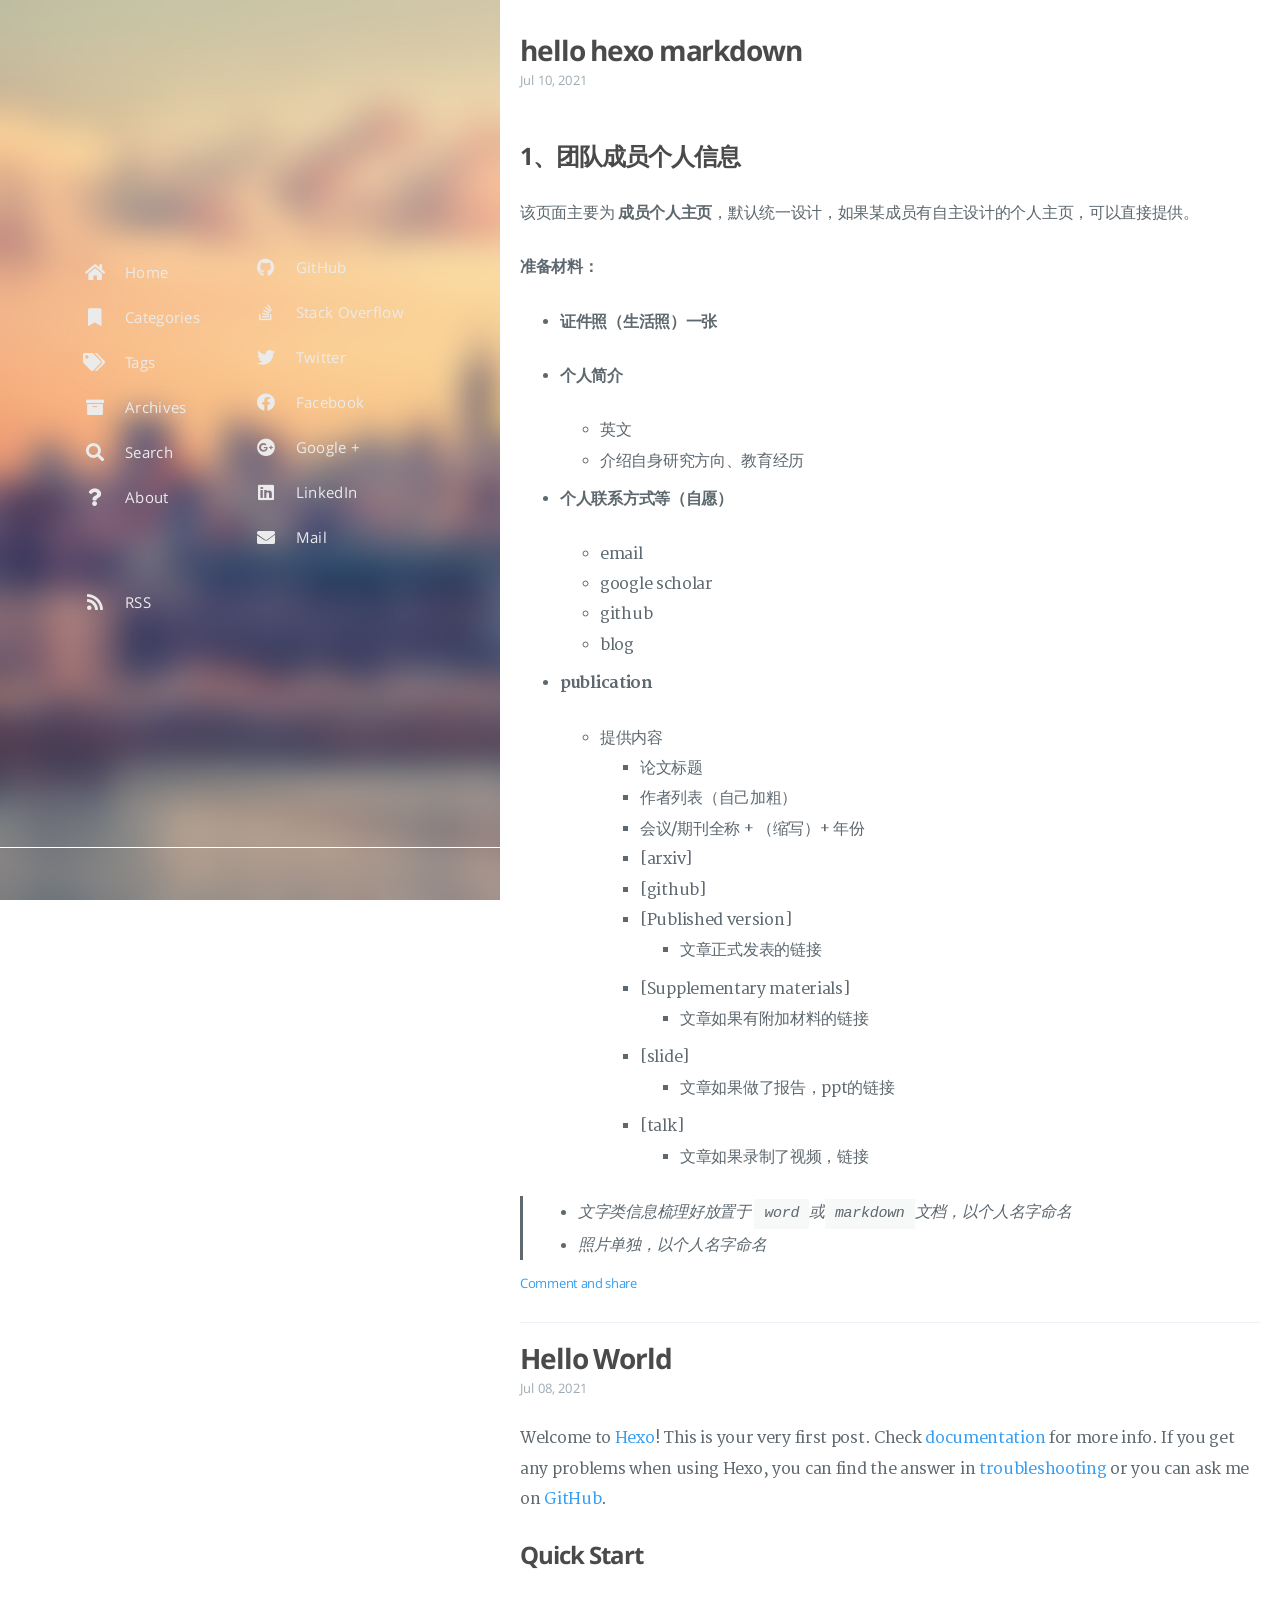
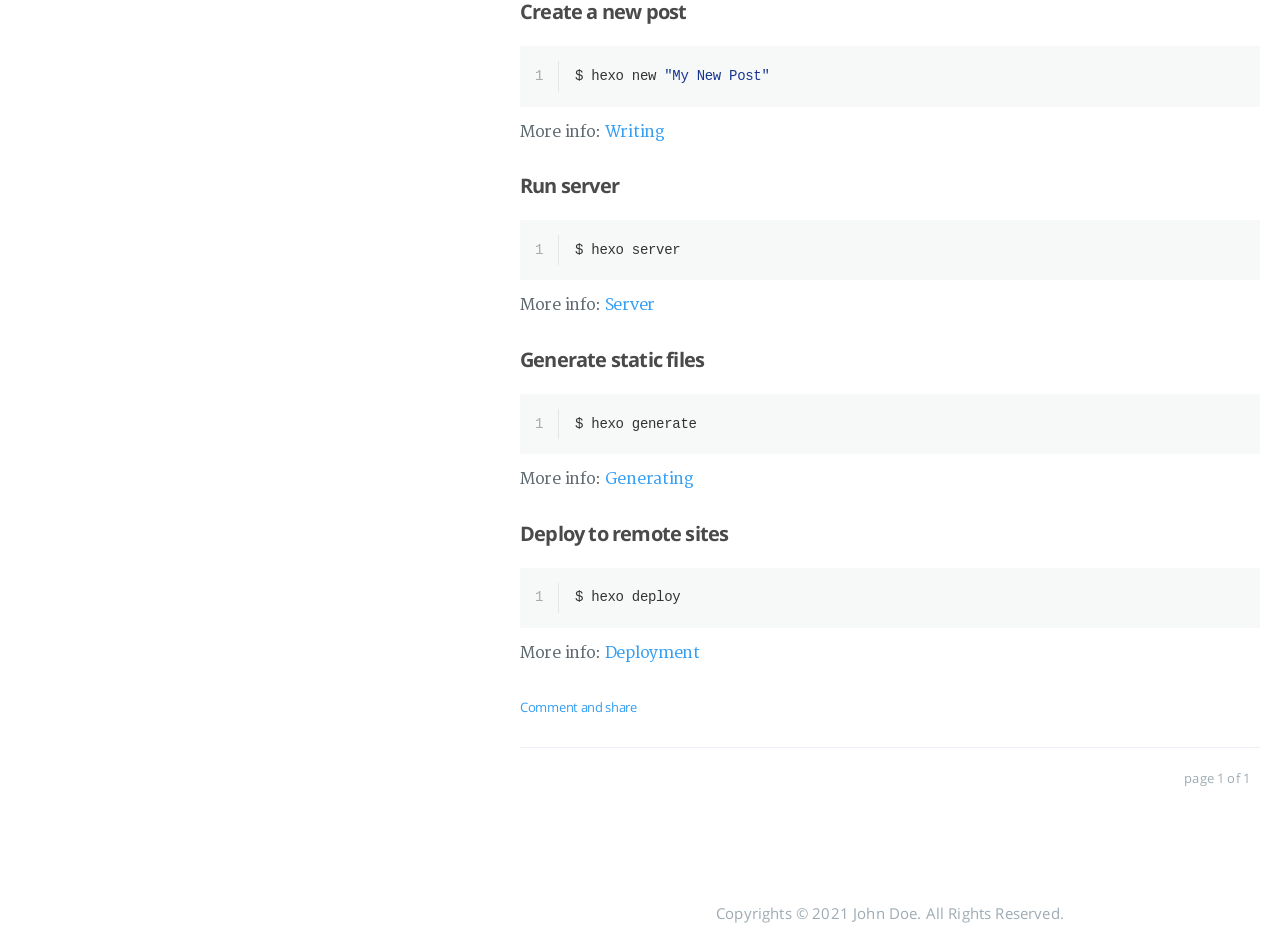
==== commit 90fbffa7: "Site updated: 2021-07-10 14:14:32" ====
--- a/index.html
+++ b/index.html
@@ -316,6 +316,111 @@
                     
                         <a
                             class="link-unstyled"
+                            href="/2021/07/10/hello-hexo-markdown/"
+                            aria-label=": hello hexo markdown"
+                        >
+                            hello hexo markdown
+                        </a>
+                    
+                </h1>
+                <div class="postShorten-meta">
+    <time datetime="2021-07-10T14:06:14+08:00">
+	
+		    Jul 10, 2021
+    	
+    </time>
+    
+</div>
+
+            </div>
+            
+                <div class="postShorten-content">
+                    <h2 id="1、团队成员个人信息"><a href="#1、团队成员个人信息" class="headerlink" title="1、团队成员个人信息"></a>1、团队成员个人信息</h2><p>该页面主要为 <strong>成员个人主页</strong>，默认统一设计，如果某成员有自主设计的个人主页，可以直接提供。</p>
+<p><strong>准备材料：</strong></p>
+<ul>
+<li><p><strong>证件照（生活照）一张</strong></p>
+</li>
+<li><p><strong>个人简介</strong></p>
+<ul>
+<li>英文</li>
+<li>介绍自身研究方向、教育经历</li>
+</ul>
+</li>
+<li><p><strong>个人联系方式等（自愿）</strong></p>
+<ul>
+<li>email</li>
+<li>google scholar</li>
+<li>github</li>
+<li>blog</li>
+</ul>
+</li>
+<li><p><strong>publication</strong></p>
+<ul>
+<li>提供内容<ul>
+<li>论文标题</li>
+<li>作者列表（自己加粗）</li>
+<li>会议/期刊全称 + （缩写）+ 年份</li>
+<li>[arxiv] </li>
+<li>[github]</li>
+<li>[Published version] <ul>
+<li>文章正式发表的链接</li>
+</ul>
+</li>
+<li>[Supplementary materials]<ul>
+<li>文章如果有附加材料的链接</li>
+</ul>
+</li>
+<li>[slide]<ul>
+<li>文章如果做了报告，ppt的链接</li>
+</ul>
+</li>
+<li>[talk]<ul>
+<li>文章如果录制了视频，链接</li>
+</ul>
+</li>
+</ul>
+</li>
+</ul>
+</li>
+</ul>
+<blockquote>
+<ul>
+<li>文字类信息梳理好放置于 <code>word</code>或<code>markdown</code>文档，以个人名字命名</li>
+<li>照片单独，以个人名字命名</li>
+</ul>
+</blockquote>
+
+                    
+                        
+
+
+                    
+                    
+                        <p>
+                            <a
+                                href="/2021/07/10/hello-hexo-markdown/#post-footer"
+                                class="postShorten-excerpt_link link"
+                                aria-label=""
+                            >
+                                Comment and share
+                            </a>
+                        </p>
+                    
+                </div>
+            
+        </div>
+        
+    </article>
+    
+    
+    <article class="postShorten postShorten--thumbnailimg-bottom">
+        <div class="postShorten-wrap">
+            
+            <div class="postShorten-header">
+                <h1 class="postShorten-title">
+                    
+                        <a
+                            class="link-unstyled"
                             href="/2021/07/08/hello-world/"
                             aria-label=": Hello World"
                         >
